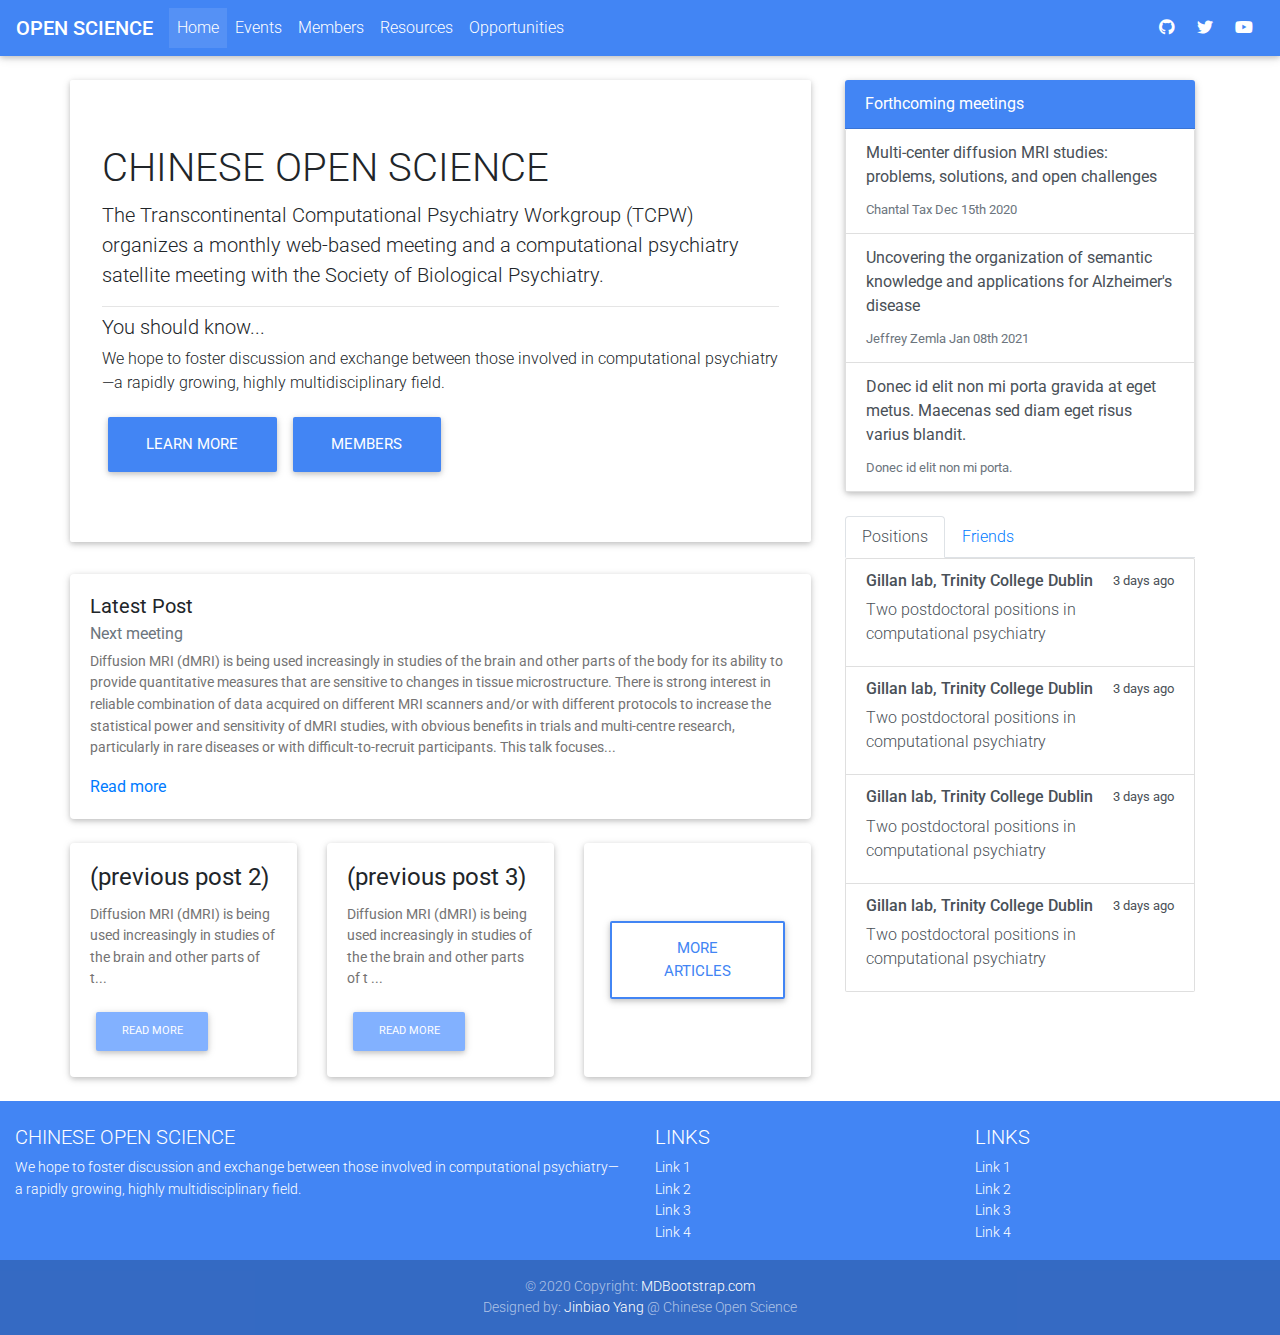
==== index.html @ 2a6cc591 "init" ====
<!DOCTYPE html>
<html lang="en">
<head>
  <meta charset="UTF-8">
  <meta name="viewport" content="width=device-width, initial-scale=1, shrink-to-fit=no">
  <meta http-equiv="x-ua-compatible" content="ie=edge">
  <title>CHINESE OPEN SCIENCE</title>
  <!-- MDB icon -->
  <link rel="icon" href="img/mdb-favicon.ico" type="image/x-icon">
  <!-- Font Awesome -->
  <link rel="stylesheet" href="https://use.fontawesome.com/releases/v5.11.2/css/all.css">
  <!-- Google Fonts Roboto -->
  <link rel="stylesheet" href="https://fonts.googleapis.com/css?family=Roboto:300,400,500,700&display=swap">
  <!-- Bootstrap core CSS -->
  <link rel="stylesheet" href="css/bootstrap.min.css">
  <!-- Material Design Bootstrap -->
  <link rel="stylesheet" href="css/mdb.min.css">
  <!-- Your custom styles (optional) -->
  <link rel="stylesheet" href="css/style.css">
  <!-- Custom styles -->
<!--   <style>
    body{
      
    }
  </style> -->
</head>
<body>
<header>

  <nav class="navbar navbar-expand-lg navbar-dark primary-color mb-4">
    <a class="navbar-brand" href="#"><strong>OPEN SCIENCE</strong></a>
    <button class="navbar-toggler" type="button" data-toggle="collapse" data-target="#navbarSupportedContent"
      aria-controls="navbarSupportedContent" aria-expanded="false" aria-label="Toggle navigation">
      <span class="navbar-toggler-icon"></span>
    </button>
    <div class="collapse navbar-collapse" id="navbarSupportedContent">
      <ul class="navbar-nav mr-auto">
        <li class="nav-item active">
          <a class="nav-link" href="#">Home <span class="sr-only">(current)</span></a>
        </li>
        <li class="nav-item">
          <a class="nav-link" href="#">Events</a>
        </li>
        <li class="nav-item">
          <a class="nav-link" href="#">Members</a>
        </li>
        <li class="nav-item">
          <a class="nav-link" href="#">Resources</a>
        </li>
        <li class="nav-item">
          <a class="nav-link" href="#">Opportunities</a>
        </li>

      </ul>
      <ul class="navbar-nav nav-flex-icons">
        <li class="nav-item">
          <a class="nav-link"><i class="fab fa-github"></i></a>
        </li>
        <li class="nav-item">
          <a class="nav-link"><i class="fab fa-twitter"></i></a>
        </li>
        <li class="nav-item">
          <a class="nav-link"><i class="fab fa-youtube"></i></a>
        </li>
      </ul>
    </div>
  </nav>

</header>

<div class="container">
  <div class="row">
    <div class="col-md-8">
      <div class="row mr-1">
        <div class="jumbotron">
            <h2 class="h1-responsive">CHINESE OPEN SCIENCE</h2>
            <p class="lead">The Transcontinental Computational Psychiatry Workgroup (TCPW) organizes a monthly web-based meeting and a computational psychiatry satellite meeting with the Society of Biological Psychiatry. </p>
            <hr class="my-2">
            <h5>You should know...</h5>
            <p>We hope to foster discussion and exchange between those involved in computational psychiatry—a rapidly growing, highly multidisciplinary field.
            </p>
            <a class="btn btn-primary btn-lg" role="button">Learn more</a>
            <a class="btn btn-primary btn-lg" role="button">Members</a>
        </div>
      </div>

      <div class="row mr-1">
        <div class="card mb-4">
          <div class="card-body">
            <h5 class="card-title">Latest Post</h5>
            <h6 class="card-subtitle mb-2 text-muted">Next meeting</h6>
            <p class="card-text">Diffusion MRI (dMRI) is being used increasingly in studies of the brain and other parts of the body for its ability to provide quantitative measures that are sensitive to changes in tissue microstructure. There is strong interest in reliable combination of data acquired on different MRI scanners and/or with different protocols to increase the statistical power and sensitivity of dMRI studies, with obvious benefits in trials and multi-centre research, particularly in rare diseases or with difficult-to-recruit participants. This talk focuses...</p>
            <a href="#!" class="card-link">Read more</a>
          </div>
        </div>
      </div>

      <div class="row  mr-1">
        <!-- Card deck -->
        <div class="card-deck">

          <!-- Card -->
          <div class="card mb-4">

            <!--Card content-->
            <div class="card-body">

              <!--Title-->
              <h4 class="card-title">(previous post 2)</h4>
              <!--Text-->
              <p class="card-text">Diffusion MRI (dMRI) is being used increasingly in studies of the brain and other parts of t...</p>
              <!-- Provides extra visual weight and identifies the primary action in a set of buttons -->
              <button type="button" class="btn btn-light-blue btn-md">Read more</button>

            </div>

          </div>
          <!-- Card -->

          <!-- Card -->
          <div class="card mb-4 ">

            <!--Card content-->
            <div class="card-body">

              <!--Title-->
              <h4 class="card-title">(previous post 3)</h4>
              <!--Text-->
              <p class="card-text">Diffusion MRI (dMRI) is being used increasingly in studies of the the brain and other parts of t ...</p>
              <!-- Provides extra visual weight and identifies the primary action in a set of buttons -->
              <button type="button" class="btn btn-light-blue btn-md">Read more</button>

            </div>

          </div>
          <!-- Card -->

          <!-- Card -->
          <div class="card mb-4">

            <!--Card content-->
            <div class="card-body d-flex align-items-center">
              <!-- Provides extra visual weight and identifies the primary action in a set of buttons -->
              <button type="button" class="btn btn btn-outline-primary btn-lg ">More articles</button>

            </div>

          </div>
          <!-- Card -->

        </div>
        <!-- Card deck -->
      </div>
    </div>
    <!-- <div class="col-md-1 "></div> -->
    <div class="col-md-4">
      <div class="card  mb-4">
        <div class="card-header primary-color white-text">
          Forthcoming meetings
        </div>
        <div class="list-group">
          <a href="#!" class="list-group-item list-group-item-action flex-column align-items-start">
            <p class="mb-2">Multi-center diffusion MRI studies: problems, solutions, and open challenges</p>
            <small class="text-muted">Chantal Tax Dec 15th 2020</small>
          </a>
          <a href="#!" class="list-group-item list-group-item-action flex-column align-items-start">
            <p class="mb-2">Uncovering the organization of semantic knowledge and applications for Alzheimer's disease</p>
            <small class="text-muted">Jeffrey Zemla Jan 08th 2021</small>
          </a>
          <a href="#!" class="list-group-item list-group-item-action flex-column align-items-start">
            <p class="mb-2">Donec id elit non mi porta gravida at eget metus. Maecenas sed diam eget risus varius
              blandit.</p>
            <small class="text-muted">Donec id elit non mi porta.</small>
          </a>
        </div>
      </div>

      <ul class="nav nav-tabs" id="myTab" role="tablist">
        <li class="nav-item">
          <a class="nav-link active" id="home-tab" data-toggle="tab" href="#home" role="tab" aria-controls="home"
            aria-selected="true">Positions</a>
        </li>
        <li class="nav-item">
          <a class="nav-link" id="profile-tab" data-toggle="tab" href="#profile" role="tab" aria-controls="profile"
            aria-selected="false">Friends</a>
        </li>
      </ul>
      <div class="tab-content" id="myTabContent">
        <div class="tab-pane fade show active" id="home" role="tabpanel" aria-labelledby="home-tab">
          <div class="list-group">
            <a href="#!" class="list-group-item list-group-item-action flex-column align-items-start">
              <div class="d-flex w-100 justify-content-between">
                <h6 class="mb-2 h6">Gillan lab, Trinity College Dublin</h6>
                <small>3 days ago</small>
              </div>
              <p class="mb-2">Two postdoctoral positions in computational psychiatry</p>
            </a>
            <a href="#!" class="list-group-item list-group-item-action flex-column align-items-start">
              <div class="d-flex w-100 justify-content-between">
                <h6 class="mb-2 h6">Gillan lab, Trinity College Dublin</h6>
                <small>3 days ago</small>
              </div>
              <p class="mb-2">Two postdoctoral positions in computational psychiatry</p>
            </a>
            <a href="#!" class="list-group-item list-group-item-action flex-column align-items-start">
              <div class="d-flex w-100 justify-content-between">
                <h6 class="mb-2 h6">Gillan lab, Trinity College Dublin</h6>
                <small>3 days ago</small>
              </div>
              <p class="mb-2">Two postdoctoral positions in computational psychiatry</p>
            </a>
            <a href="#!" class="list-group-item list-group-item-action flex-column align-items-start">
              <div class="d-flex w-100 justify-content-between">
                <h6 class="mb-2 h6">Gillan lab, Trinity College Dublin</h6>
                <small>3 days ago</small>
              </div>
              <p class="mb-2">Two postdoctoral positions in computational psychiatry</p>
            </a>
          </div>
        </div>
        <div class="tab-pane fade" id="profile" role="tabpanel" aria-labelledby="profile-tab">Food truck fixie
    locavore, accusamus mcsweeney's marfa nulla single-origin coffee squid. Exercitation +1 labore velit,
    blog sartorial PBR leggings next level wes anderson artisan four loko farm-to-table craft beer twee.
    Qui photo booth letterpress, commodo enim craft beer mlkshk aliquip jean shorts ullamco ad vinyl cillum
    PBR. Homo nostrud organic, assumenda labore aesthetic magna delectus mollit. Keytar helvetica VHS
    salvia yr, vero magna velit sapiente labore stumptown. Vegan fanny pack odio cillum wes anderson 8-bit,
    sustainable jean shorts beard ut DIY ethical culpa terry richardson biodiesel. Art party scenester
    stumptown, tumblr butcher vero sint qui sapiente accusamus tattooed echo park.</div>
      </div>
        


      
    </div>
  </div>
</div>

<!-- Footer -->
<footer class="page-footer font-small blue pt-4 primary-color">

  <!-- Footer Links -->
  <div class="container-fluid text-center text-md-left">

    <!-- Grid row -->
    <div class="row">

      <!-- Grid column -->
      <div class="col-md-6 mt-md-0 mt-3">

        <!-- Content -->
        <h5 class="text-uppercase">CHINESE OPEN SCIENCE</h5>
        <p>We hope to foster discussion and exchange between those involved in computational psychiatry—a rapidly growing, highly multidisciplinary field.</p>

      </div>
      <!-- Grid column -->

      <hr class="clearfix w-100 d-md-none pb-3">

      <!-- Grid column -->
      <div class="col-md-3 mb-md-0 mb-3">

        <!-- Links -->
        <h5 class="text-uppercase">Links</h5>

        <ul class="list-unstyled">
          <li>
            <a href="#!">Link 1</a>
          </li>
          <li>
            <a href="#!">Link 2</a>
          </li>
          <li>
            <a href="#!">Link 3</a>
          </li>
          <li>
            <a href="#!">Link 4</a>
          </li>
        </ul>

      </div>
      <!-- Grid column -->

      <!-- Grid column -->
      <div class="col-md-3 mb-md-0 mb-3">

        <!-- Links -->
        <h5 class="text-uppercase">Links</h5>

        <ul class="list-unstyled">
          <li>
            <a href="#!">Link 1</a>
          </li>
          <li>
            <a href="#!">Link 2</a>
          </li>
          <li>
            <a href="#!">Link 3</a>
          </li>
          <li>
            <a href="#!">Link 4</a>
          </li>
        </ul>

      </div>
      <!-- Grid column -->

    </div>
    <!-- Grid row -->

  </div>
  <!-- Footer Links -->

  <!-- Copyright -->
  <div class="footer-copyright text-center py-3">© 2020 Copyright:
      <a href="https://mdbootstrap.com/education/bootstrap/" target="_blank"> MDBootstrap.com </a> </br>Designed by: <a href="https://github.com/ray306" target="_blank">Jinbiao Yang</a> @ Chinese Open Science</a>
  </div>
  <!-- Copyright -->

</footer>
<!-- Footer -->

  <!-- jQuery -->
  <script type="text/javascript" src="js/jquery.min.js"></script>
  <!-- Bootstrap tooltips -->
  <script type="text/javascript" src="js/popper.min.js"></script>
  <!-- Bootstrap core JavaScript -->
  <script type="text/javascript" src="js/bootstrap.min.js"></script>
  <!-- MDB core JavaScript -->
  <script type="text/javascript" src="js/mdb.min.js"></script>
  <!-- Your custom scripts (optional) -->
  <script type="text/javascript"></script>

</body>
</html>
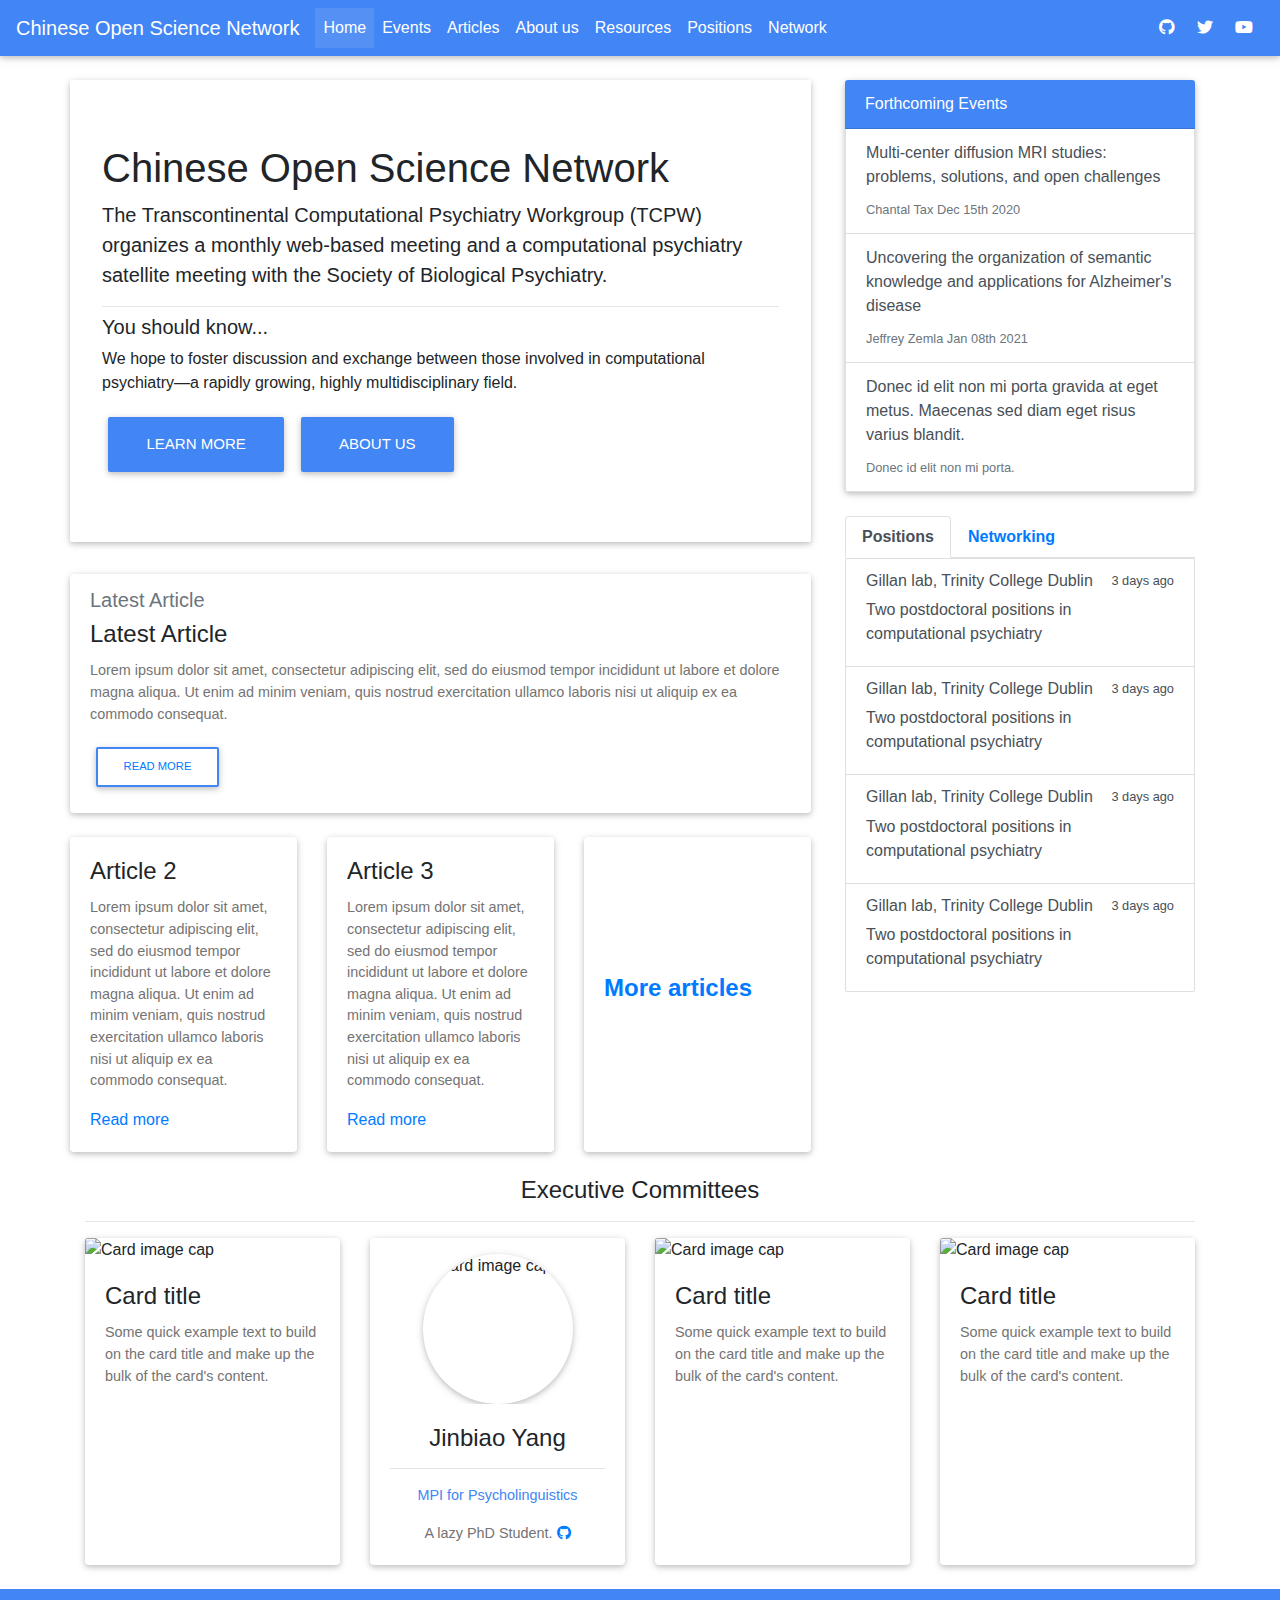
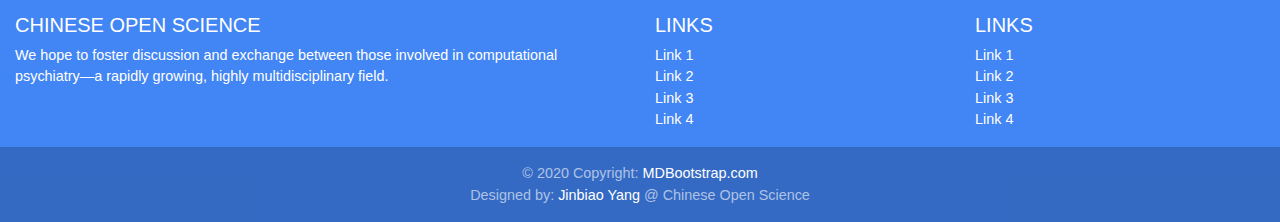
==== commit 538a7338: "Positions" ====
--- a/index.html
+++ b/index.html
@@ -4,13 +4,14 @@
   <meta charset="UTF-8">
   <meta name="viewport" content="width=device-width, initial-scale=1, shrink-to-fit=no">
   <meta http-equiv="x-ua-compatible" content="ie=edge">
-  <title>CHINESE OPEN SCIENCE</title>
+  <title>CHINESE OPEN SCIENCE NETWORK</title>
   <!-- MDB icon -->
   <link rel="icon" href="img/mdb-favicon.ico" type="image/x-icon">
   <!-- Font Awesome -->
   <link rel="stylesheet" href="https://use.fontawesome.com/releases/v5.11.2/css/all.css">
   <!-- Google Fonts Roboto -->
-  <link rel="stylesheet" href="https://fonts.googleapis.com/css?family=Roboto:300,400,500,700&display=swap">
+  <!-- <link rel="stylesheet" href="https://fonts.googleapis.com/css?family=Roboto:300,400,500,700&display=swap"> -->
+  <link rel="stylesheet" href="css/google_fonts.css">
   <!-- Bootstrap core CSS -->
   <link rel="stylesheet" href="css/bootstrap.min.css">
   <!-- Material Design Bootstrap -->
@@ -18,17 +19,18 @@
   <!-- Your custom styles (optional) -->
   <link rel="stylesheet" href="css/style.css">
   <!-- Custom styles -->
-<!--   <style>
-    body{
-      
+  <style>
+    .avatar{
+      width: 150px;
+      height: 150px;
     }
-  </style> -->
+  </style>
 </head>
 <body>
 <header>
 
   <nav class="navbar navbar-expand-lg navbar-dark primary-color mb-4">
-    <a class="navbar-brand" href="#"><strong>OPEN SCIENCE</strong></a>
+    <a class="navbar-brand" href="#"><strong>Chinese Open Science Network</strong></a>
     <button class="navbar-toggler" type="button" data-toggle="collapse" data-target="#navbarSupportedContent"
       aria-controls="navbarSupportedContent" aria-expanded="false" aria-label="Toggle navigation">
       <span class="navbar-toggler-icon"></span>
@@ -42,13 +44,19 @@
           <a class="nav-link" href="#">Events</a>
         </li>
         <li class="nav-item">
-          <a class="nav-link" href="#">Members</a>
+          <a class="nav-link" href="#">Articles</a>
+        </li>
+        <li class="nav-item">
+          <a class="nav-link" href="#">About us</a>
         </li>
         <li class="nav-item">
           <a class="nav-link" href="#">Resources</a>
         </li>
         <li class="nav-item">
-          <a class="nav-link" href="#">Opportunities</a>
+          <a class="nav-link" href="#">Positions</a>
+        </li>
+        <li class="nav-item">
+          <a class="nav-link" href="#">Network</a>
         </li>
 
       </ul>
@@ -73,24 +81,24 @@
     <div class="col-md-8">
       <div class="row mr-1">
         <div class="jumbotron">
-            <h2 class="h1-responsive">CHINESE OPEN SCIENCE</h2>
+            <h2 class="h1-responsive">Chinese Open Science Network</h2>
             <p class="lead">The Transcontinental Computational Psychiatry Workgroup (TCPW) organizes a monthly web-based meeting and a computational psychiatry satellite meeting with the Society of Biological Psychiatry. </p>
             <hr class="my-2">
             <h5>You should know...</h5>
             <p>We hope to foster discussion and exchange between those involved in computational psychiatry—a rapidly growing, highly multidisciplinary field.
             </p>
             <a class="btn btn-primary btn-lg" role="button">Learn more</a>
-            <a class="btn btn-primary btn-lg" role="button">Members</a>
+            <a class="btn btn-primary btn-lg" role="button">About us</a>
         </div>
       </div>
 
       <div class="row mr-1">
         <div class="card mb-4">
-          <div class="card-body">
-            <h5 class="card-title">Latest Post</h5>
-            <h6 class="card-subtitle mb-2 text-muted">Next meeting</h6>
-            <p class="card-text">Diffusion MRI (dMRI) is being used increasingly in studies of the brain and other parts of the body for its ability to provide quantitative measures that are sensitive to changes in tissue microstructure. There is strong interest in reliable combination of data acquired on different MRI scanners and/or with different protocols to increase the statistical power and sensitivity of dMRI studies, with obvious benefits in trials and multi-centre research, particularly in rare diseases or with difficult-to-recruit participants. This talk focuses...</p>
-            <a href="#!" class="card-link">Read more</a>
+          <div class="card-body latest_article0">
+            <h5 class="card-subtitle mb-2 text-muted">Latest Article</h5>
+            <h4 class="card-title">Latest Article</h4>
+            <p class="card-text">Lorem ipsum dolor sit amet, consectetur adipiscing elit, sed do eiusmod tempor incididunt ut labore et dolore magna aliqua. Ut enim ad minim veniam, quis nostrud exercitation ullamco laboris nisi ut aliquip ex ea commodo consequat. </p>
+            <button type="button" class="btn btn-outline-primary btn-md"><a href=''>Read more</a></button>
           </div>
         </div>
       </div>
@@ -103,14 +111,15 @@
           <div class="card mb-4">
 
             <!--Card content-->
-            <div class="card-body">
+            <div class="card-body latest_article1">
 
               <!--Title-->
-              <h4 class="card-title">(previous post 2)</h4>
+              <h4 class="card-title">Article 2</h4>
               <!--Text-->
-              <p class="card-text">Diffusion MRI (dMRI) is being used increasingly in studies of the brain and other parts of t...</p>
+              <p class="card-text">Lorem ipsum dolor sit amet, consectetur adipiscing elit, sed do eiusmod tempor incididunt ut labore et dolore magna aliqua. Ut enim ad minim veniam, quis nostrud exercitation ullamco laboris nisi ut aliquip ex ea commodo consequat. </p>
+              <a href="#!" class="card-link">Read more</a>
               <!-- Provides extra visual weight and identifies the primary action in a set of buttons -->
-              <button type="button" class="btn btn-light-blue btn-md">Read more</button>
+              <!-- <button type="button" class="btn btn-outline-primary btn-md"><a href=''>Read more</a></button> -->
 
             </div>
 
@@ -121,14 +130,15 @@
           <div class="card mb-4 ">
 
             <!--Card content-->
-            <div class="card-body">
+            <div class="card-body latest_article2">
 
               <!--Title-->
-              <h4 class="card-title">(previous post 3)</h4>
+              <h4 class="card-title">Article 3</h4>
               <!--Text-->
-              <p class="card-text">Diffusion MRI (dMRI) is being used increasingly in studies of the the brain and other parts of t ...</p>
+              <p class="card-text">Lorem ipsum dolor sit amet, consectetur adipiscing elit, sed do eiusmod tempor incididunt ut labore et dolore magna aliqua. Ut enim ad minim veniam, quis nostrud exercitation ullamco laboris nisi ut aliquip ex ea commodo consequat. </p>
+              <a href="#!" class="card-link">Read more</a>
               <!-- Provides extra visual weight and identifies the primary action in a set of buttons -->
-              <button type="button" class="btn btn-light-blue btn-md">Read more</button>
+              <!-- <button type="button" class="btn btn-outline-primary btn-md">Read more</button> -->
 
             </div>
 
@@ -139,9 +149,11 @@
           <div class="card mb-4">
 
             <!--Card content-->
-            <div class="card-body d-flex align-items-center">
+            <div class="card-body d-flex align-items-center text-center">
+              <h4 class="card-title font-weight-bolder"><a href="https://github.com/Chinese-Open-Science-Network/site/issues">More articles</a></h4>
+              <!-- <>More articles -->
               <!-- Provides extra visual weight and identifies the primary action in a set of buttons -->
-              <button type="button" class="btn btn btn-outline-primary btn-lg ">More articles</button>
+              <!-- <button type="button" class="btn btn-outline-primary btn-lg">More articles</button> -->
 
             </div>
 
@@ -154,11 +166,11 @@
     </div>
     <!-- <div class="col-md-1 "></div> -->
     <div class="col-md-4">
-      <div class="card  mb-4">
+      <div class="card mb-4">
         <div class="card-header primary-color white-text">
-          Forthcoming meetings
-        </div>
-        <div class="list-group">
+          Forthcoming Events
+        </div>
+        <div class="list-group ">
           <a href="#!" class="list-group-item list-group-item-action flex-column align-items-start">
             <p class="mb-2">Multi-center diffusion MRI studies: problems, solutions, and open challenges</p>
             <small class="text-muted">Chantal Tax Dec 15th 2020</small>
@@ -175,17 +187,17 @@
         </div>
       </div>
 
-      <ul class="nav nav-tabs" id="myTab" role="tablist">
+      <ul class="nav nav-tabs font-weight-bold" id="myTab" role="tablist">
         <li class="nav-item">
           <a class="nav-link active" id="home-tab" data-toggle="tab" href="#home" role="tab" aria-controls="home"
             aria-selected="true">Positions</a>
         </li>
         <li class="nav-item">
           <a class="nav-link" id="profile-tab" data-toggle="tab" href="#profile" role="tab" aria-controls="profile"
-            aria-selected="false">Friends</a>
+            aria-selected="false">Networking</a>
         </li>
       </ul>
-      <div class="tab-content" id="myTabContent">
+      <div class="tab-content" id="Positions">
         <div class="tab-pane fade show active" id="home" role="tabpanel" aria-labelledby="home-tab">
           <div class="list-group">
             <a href="#!" class="list-group-item list-group-item-action flex-column align-items-start">
@@ -216,6 +228,7 @@
               </div>
               <p class="mb-2">Two postdoctoral positions in computational psychiatry</p>
             </a>
+            
           </div>
         </div>
         <div class="tab-pane fade" id="profile" role="tabpanel" aria-labelledby="profile-tab">Food truck fixie
@@ -233,6 +246,119 @@
       
     </div>
   </div>
+
+<h4 class="text-center">Executive Committees</h4>
+<hr>
+<!-- Card deck -->
+<div class="card-deck">
+
+  <!-- Card -->
+  <div class="card mb-4">
+
+    <!--Card image-->
+    <div class="view overlay">
+      <img class="card-img-top" src="https://mdbootstrap.com/img/Photos/Others/images/16.jpg"
+        alt="Card image cap">
+      <a href="#!">
+        <div class="mask rgba-white-slight"></div>
+      </a>
+    </div>
+
+    <!--Card content-->
+    <div class="card-body">
+
+      <!--Title-->
+      <h4 class="card-title">Card title</h4>
+      <!--Text-->
+      <p class="card-text">Some quick example text to build on the card title and make up the bulk of the card's
+        content.</p>
+
+    </div>
+
+  </div>
+  <!-- Card -->
+
+  <!-- Card -->
+  <div class="card mb-4">
+
+    <!--Card image-->
+    <div class="view overlay">
+      <img class="img-fluid z-depth-1 rounded-circle mx-auto mt-3 avatar" src="img/jinbiaoyang.jpg"
+        alt="Card image cap">
+      <a href="#!">
+        <div class="mask rgba-white-slight"></div>
+      </a>
+    </div>
+
+    <!--Card content-->
+    <div class="card-body  text-center">
+
+      <!--Title-->
+      <h4 class="card-title"><strong>Jinbiao Yang</strong></h4>
+      <hr><!-- Subtitle -->
+      <p class="card-text text-primary "><strong class="text-primary">MPI for Psycholinguistics</strong></p>
+      <p class="card-text">A lazy PhD Student. <a href="https://github.com/ray306"><i class="fab fa-github"></i></a></p>
+
+    </div>
+
+  </div>
+  <!-- Card -->
+
+  <!-- Card -->
+  <div class="card mb-4">
+
+    <!--Card image-->
+    <div class="view overlay">
+      <img class="card-img-top" src="https://mdbootstrap.com/img/Photos/Others/images/15.jpg"
+        alt="Card image cap">
+      <a href="#!">
+        <div class="mask rgba-white-slight"></div>
+      </a>
+    </div>
+
+    <!--Card content-->
+    <div class="card-body">
+
+      <!--Title-->
+      <h4 class="card-title">Card title</h4>
+      <!--Text-->
+      <p class="card-text">Some quick example text to build on the card title and make up the bulk of the card's
+        content.</p>
+
+    </div>
+
+  </div>
+  <!-- Card -->
+
+  <!-- Card -->
+  <div class="card mb-4">
+
+    <!--Card image-->
+    <div class="view overlay">
+      <img class="card-img-top" src="https://mdbootstrap.com/img/Photos/Others/images/15.jpg"
+        alt="Card image cap">
+      <a href="#!">
+        <div class="mask rgba-white-slight"></div>
+      </a>
+    </div>
+
+    <!--Card content-->
+    <div class="card-body">
+
+      <!--Title-->
+      <h4 class="card-title">Card title</h4>
+      <!--Text-->
+      <p class="card-text">Some quick example text to build on the card title and make up the bulk of the card's
+        content.</p>
+
+    </div>
+
+  </div>
+  <!-- Card -->
+
+</div>
+<!-- Card deck -->
+
 </div>
 
 <!-- Footer -->
@@ -327,8 +453,42 @@
   <script type="text/javascript" src="js/bootstrap.min.js"></script>
   <!-- MDB core JavaScript -->
   <script type="text/javascript" src="js/mdb.min.js"></script>
-  <!-- Your custom scripts (optional) -->
-  <script type="text/javascript"></script>
+
+  <script type="text/javascript" src="js/airtable.browser.js"></script>
+
+  <script>
+  fetch('https://api.github.com/repos/Chinese-Open-Science-Network/site/issues')
+      .then(res => res.json())
+      .then((out) => {
+        $('.latest_article0 h4').text(out[0]['title']);
+        $('.latest_article0 p').text(out[0]['body'].slice(0,300) + '...');
+        $('.latest_article0 a').attr('href', out[0]['html_url']);
+        $('.latest_article1 h4').text(out[1]['title']);
+        $('.latest_article1 p').text(out[1]['body'].slice(0,150) + '...');
+        $('.latest_article1 a').attr('href', out[2]['html_url']);
+        $('.latest_article2 h4').text(out[2]['title']);
+        $('.latest_article2 p').text(out[2]['body'].slice(0,150) + '...');
+        $('.latest_article2 a').attr('href', out[2]['html_url']);
+  }).catch(err => console.error(err));
+
+
+  var Airtable = require('airtable');
+  var base = new Airtable({apiKey: 'keyH8BSM9AqwRF3ci'}).base('app8DGX3kOX4zctv3');
+
+  base('Table 1').select({
+      maxRecords: 4,
+      view: "Grid view"
+  }).eachPage(function page(records, fetchNextPage) {
+      $("#Positions .list-group a").each(function(index) {
+          $(this).find("h6").text(records[index].get('Lab'));
+          $(this).find("small").text(records[index].get('Created'));
+          $(this).find("p").text(records[index].get('Detail').slice(0,150) + '...');
+          $(this).attr('href', records[index].get('URL'));
+        });
+  }, function done(err) {
+      if (err) { console.error(err); return; }
+  });
+  </script>
 
 </body>
 </html>
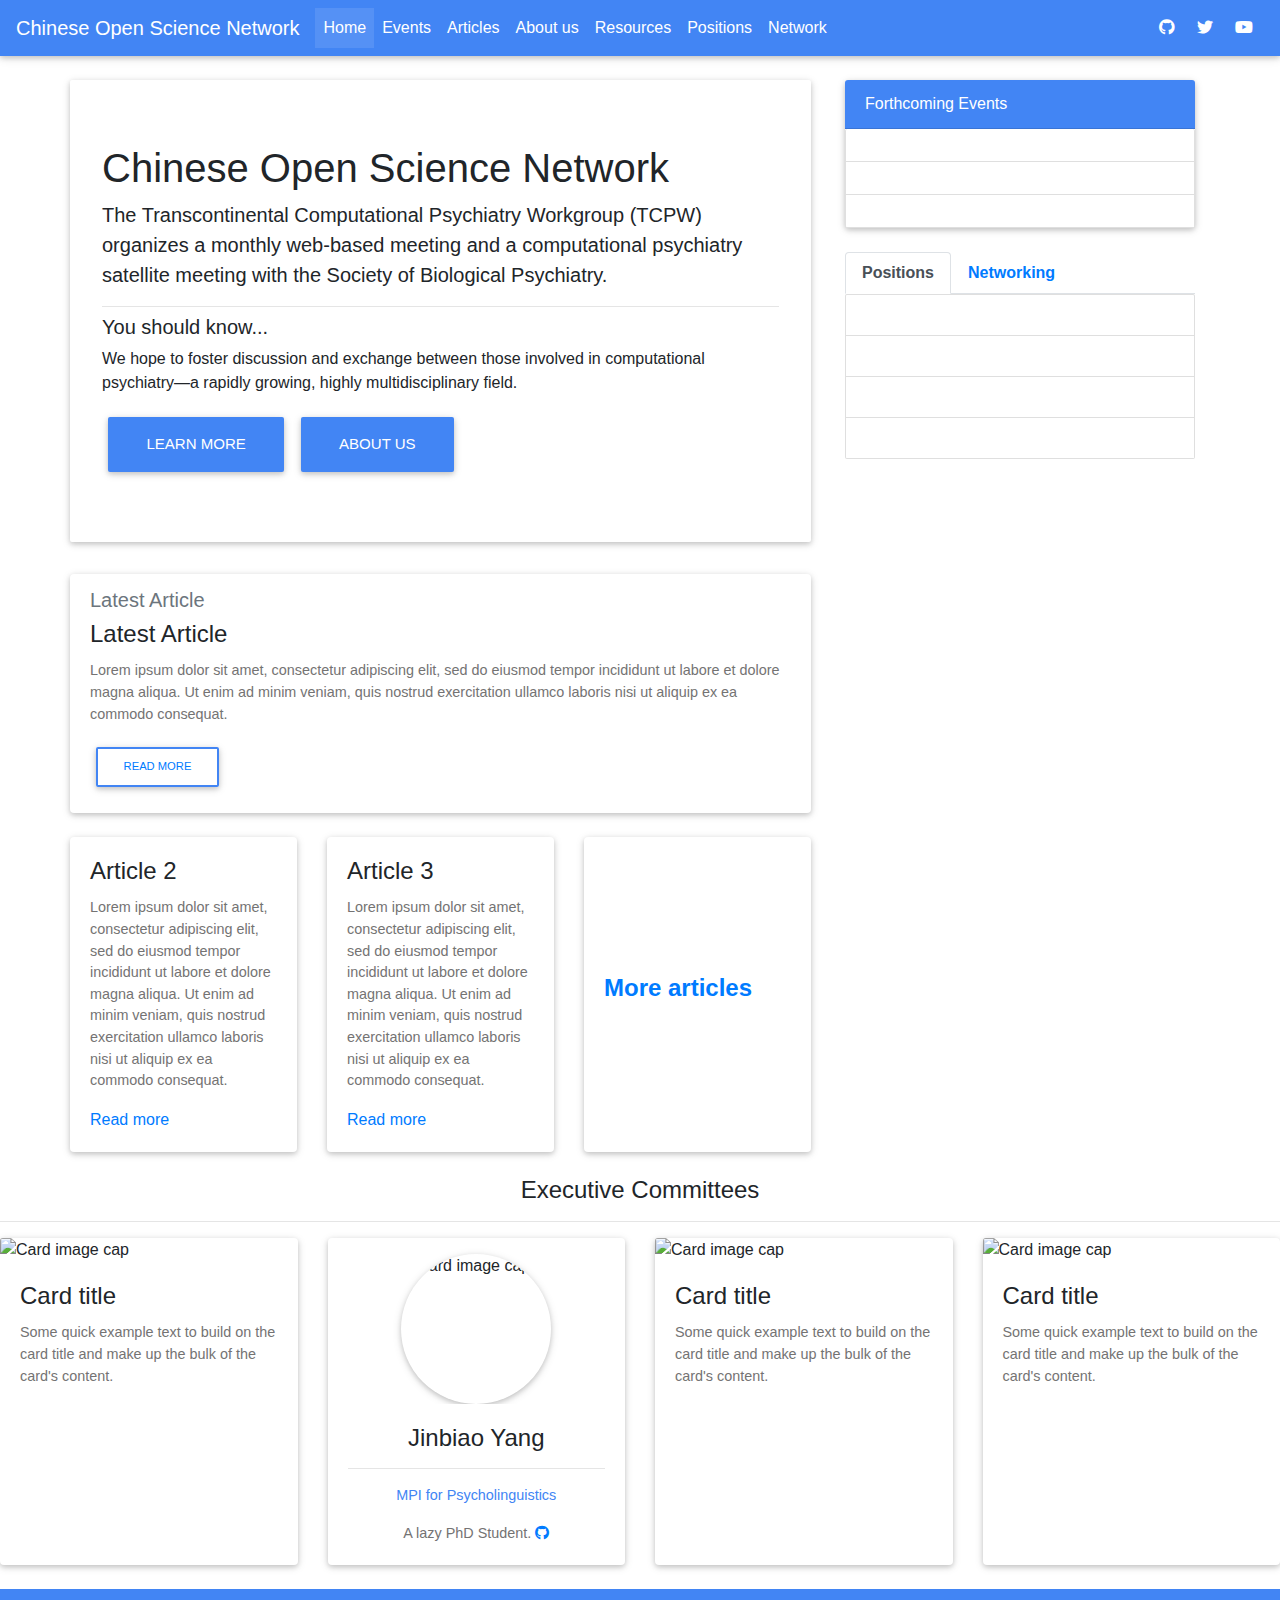
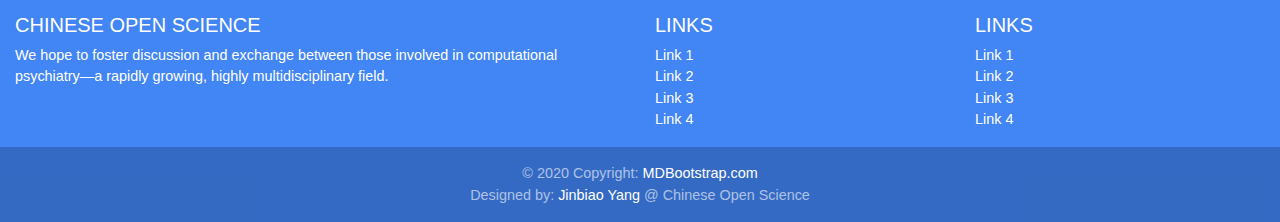
==== commit d7f57bce: "1217" ====
--- a/index.html
+++ b/index.html
@@ -41,19 +41,19 @@
           <a class="nav-link" href="#">Home <span class="sr-only">(current)</span></a>
         </li>
         <li class="nav-item">
-          <a class="nav-link" href="#">Events</a>
-        </li>
-        <li class="nav-item">
-          <a class="nav-link" href="#">Articles</a>
-        </li>
-        <li class="nav-item">
-          <a class="nav-link" href="#">About us</a>
-        </li>
-        <li class="nav-item">
-          <a class="nav-link" href="#">Resources</a>
-        </li>
-        <li class="nav-item">
-          <a class="nav-link" href="#">Positions</a>
+          <a class="nav-link" href="events.html">Events</a>
+        </li>
+        <li class="nav-item">
+          <a class="nav-link" href="https://github.com/Chinese-Open-Science-Network/site/issues">Articles</a>
+        </li>
+        <li class="nav-item">
+          <a class="nav-link" href="#Members">About us</a>
+        </li>
+        <li class="nav-item">
+          <a class="nav-link" href="https://github.com/Chinese-Open-Science-Network/site/labels/Resources">Resources</a>
+        </li>
+        <li class="nav-item">
+          <a class="nav-link" href="positions.html">Positions</a>
         </li>
         <li class="nav-item">
           <a class="nav-link" href="#">Network</a>
@@ -165,89 +165,108 @@
       </div>
     </div>
     <!-- <div class="col-md-1 "></div> -->
-    <div class="col-md-4">
-      <div class="card mb-4">
+    <div class="col-md-4 ">
+      <div class="card mb-4" id='Events'>
         <div class="card-header primary-color white-text">
           Forthcoming Events
         </div>
         <div class="list-group ">
-          <a href="#!" class="list-group-item list-group-item-action flex-column align-items-start">
-            <p class="mb-2">Multi-center diffusion MRI studies: problems, solutions, and open challenges</p>
-            <small class="text-muted">Chantal Tax Dec 15th 2020</small>
+          <a href="events.html" class="list-group-item list-group-item-action flex-column align-items-start">
+            <p class="mb-2"></p>
+            <small class="text-muted"></small>
           </a>
-          <a href="#!" class="list-group-item list-group-item-action flex-column align-items-start">
-            <p class="mb-2">Uncovering the organization of semantic knowledge and applications for Alzheimer's disease</p>
-            <small class="text-muted">Jeffrey Zemla Jan 08th 2021</small>
+          <a href="events.html" class="list-group-item list-group-item-action flex-column align-items-start">
+            <p class="mb-2"></p>
+            <small class="text-muted"></small>
           </a>
-          <a href="#!" class="list-group-item list-group-item-action flex-column align-items-start">
-            <p class="mb-2">Donec id elit non mi porta gravida at eget metus. Maecenas sed diam eget risus varius
-              blandit.</p>
-            <small class="text-muted">Donec id elit non mi porta.</small>
+          <a href="events.html" class="list-group-item list-group-item-action flex-column align-items-start">
+            <p class="mb-2"></p>
+            <small class="text-muted"></small>
           </a>
         </div>
       </div>
 
       <ul class="nav nav-tabs font-weight-bold" id="myTab" role="tablist">
         <li class="nav-item">
-          <a class="nav-link active" id="home-tab" data-toggle="tab" href="#home" role="tab" aria-controls="home"
+          <a class="nav-link active" id="positions-tab" data-toggle="tab" href="#positions" role="tab" aria-controls="positions"
             aria-selected="true">Positions</a>
         </li>
         <li class="nav-item">
-          <a class="nav-link" id="profile-tab" data-toggle="tab" href="#profile" role="tab" aria-controls="profile"
+          <a class="nav-link" id="networking-tab" data-toggle="tab" href="#networking" role="tab" aria-controls="networking"
             aria-selected="false">Networking</a>
         </li>
       </ul>
-      <div class="tab-content" id="Positions">
-        <div class="tab-pane fade show active" id="home" role="tabpanel" aria-labelledby="home-tab">
+      <div class="tab-content">
+        <div class="tab-pane fade show active" id="positions" role="tabpanel" aria-labelledby="positions-tab">
           <div class="list-group">
-            <a href="#!" class="list-group-item list-group-item-action flex-column align-items-start">
-              <div class="d-flex w-100 justify-content-between">
-                <h6 class="mb-2 h6">Gillan lab, Trinity College Dublin</h6>
-                <small>3 days ago</small>
-              </div>
-              <p class="mb-2">Two postdoctoral positions in computational psychiatry</p>
-            </a>
-            <a href="#!" class="list-group-item list-group-item-action flex-column align-items-start">
-              <div class="d-flex w-100 justify-content-between">
-                <h6 class="mb-2 h6">Gillan lab, Trinity College Dublin</h6>
-                <small>3 days ago</small>
-              </div>
-              <p class="mb-2">Two postdoctoral positions in computational psychiatry</p>
-            </a>
-            <a href="#!" class="list-group-item list-group-item-action flex-column align-items-start">
-              <div class="d-flex w-100 justify-content-between">
-                <h6 class="mb-2 h6">Gillan lab, Trinity College Dublin</h6>
-                <small>3 days ago</small>
-              </div>
-              <p class="mb-2">Two postdoctoral positions in computational psychiatry</p>
-            </a>
-            <a href="#!" class="list-group-item list-group-item-action flex-column align-items-start">
-              <div class="d-flex w-100 justify-content-between">
-                <h6 class="mb-2 h6">Gillan lab, Trinity College Dublin</h6>
-                <small>3 days ago</small>
-              </div>
-              <p class="mb-2">Two postdoctoral positions in computational psychiatry</p>
+            <a href="positions.html" class="list-group-item list-group-item-action flex-column align-items-start">
+              <div class="d-flex w-100 justify-content-between">
+                <h6 class="mb-2 h6"></h6>
+                <small></small>
+              </div>
+              <p class="mb-2"></p>
+            </a>
+            <a href="positions.html" class="list-group-item list-group-item-action flex-column align-items-start">
+              <div class="d-flex w-100 justify-content-between">
+                <h6 class="mb-2 h6"></h6>
+                <small></small>
+              </div>
+              <p class="mb-2"></p>
+            </a>
+            <a href="positions.html" class="list-group-item list-group-item-action flex-column align-items-start">
+              <div class="d-flex w-100 justify-content-between">
+                <h6 class="mb-2 h6"></h6>
+                <small></small>
+              </div>
+              <p class="mb-2"></p>
+            </a>
+            <a href="positions.html" class="list-group-item list-group-item-action flex-column align-items-start">
+              <div class="d-flex w-100 justify-content-between">
+                <h6 class="mb-2 h6"></h6>
+                <small></small>
+              </div>
+              <p class="mb-2"></p>
             </a>
             
           </div>
         </div>
-        <div class="tab-pane fade" id="profile" role="tabpanel" aria-labelledby="profile-tab">Food truck fixie
-    locavore, accusamus mcsweeney's marfa nulla single-origin coffee squid. Exercitation +1 labore velit,
-    blog sartorial PBR leggings next level wes anderson artisan four loko farm-to-table craft beer twee.
-    Qui photo booth letterpress, commodo enim craft beer mlkshk aliquip jean shorts ullamco ad vinyl cillum
-    PBR. Homo nostrud organic, assumenda labore aesthetic magna delectus mollit. Keytar helvetica VHS
-    salvia yr, vero magna velit sapiente labore stumptown. Vegan fanny pack odio cillum wes anderson 8-bit,
-    sustainable jean shorts beard ut DIY ethical culpa terry richardson biodiesel. Art party scenester
-    stumptown, tumblr butcher vero sint qui sapiente accusamus tattooed echo park.</div>
-      </div>
-        
-
-
-      
-    </div>
-  </div>
-
-<h4 class="text-center">Executive Committees</h4>
+        <div class="tab-pane fade" id="networking" role="tabpanel" aria-labelledby="networking-tab">
+          <a href="networking.html" class="list-group-item list-group-item-action flex-column align-items-start">
+              <div class="d-flex w-100 justify-content-between">
+                <h6 class="mb-2 h6"></h6>
+                <small></small>
+              </div>
+              <p class="mb-2"></p>
+            </a>
+            <a href="networking.html" class="list-group-item list-group-item-action flex-column align-items-start">
+              <div class="d-flex w-100 justify-content-between">
+                <h6 class="mb-2 h6"></h6>
+                <small></small>
+              </div>
+              <p class="mb-2"></p>
+            </a>
+            <a href="networking.html" class="list-group-item list-group-item-action flex-column align-items-start">
+              <div class="d-flex w-100 justify-content-between">
+                <h6 class="mb-2 h6"></h6>
+                <small></small>
+              </div>
+              <p class="mb-2"></p>
+            </a>
+            <a href="networking.html" class="list-group-item list-group-item-action flex-column align-items-start">
+              <div class="d-flex w-100 justify-content-between">
+                <h6 class="mb-2 h6"></h6>
+                <small></small>
+              </div>
+              <p class="mb-2"></p>
+            </a>
+            
+          </div>
+        </div>
+      </div>      
+    </div>
+  </div>
+
+<h4 class="text-center" id='Members'>Executive Committees</h4>
 <hr>
 <!-- Card deck -->
 <div class="card-deck">
@@ -471,7 +490,7 @@
         $('.latest_article2 a').attr('href', out[2]['html_url']);
   }).catch(err => console.error(err));
 
-
+  // Positions
   var Airtable = require('airtable');
   var base = new Airtable({apiKey: 'keyH8BSM9AqwRF3ci'}).base('app8DGX3kOX4zctv3');
 
@@ -479,7 +498,7 @@
       maxRecords: 4,
       view: "Grid view"
   }).eachPage(function page(records, fetchNextPage) {
-      $("#Positions .list-group a").each(function(index) {
+      $("#positions .list-group a").each(function(index) {
           $(this).find("h6").text(records[index].get('Lab'));
           $(this).find("small").text(records[index].get('Created'));
           $(this).find("p").text(records[index].get('Detail').slice(0,150) + '...');
@@ -488,6 +507,22 @@
   }, function done(err) {
       if (err) { console.error(err); return; }
   });
+
+  // Events
+  var base = new Airtable({apiKey: 'keyH8BSM9AqwRF3ci'}).base('appHcqdzInQBWW8qr');
+
+  base('Table 1').select({
+      maxRecords: 3,
+      view: "Grid view"
+  }).eachPage(function page(records, fetchNextPage) {
+      $("#Events .list-group a").each(function(index) {
+          $(this).find("p").text(records[index].get('Title'));
+          $(this).find("small").text(records[index].get('Speaker')+'  '+records[index].get('Date').slice(0,10)+' '+records[index].get('Date').slice(11,16));
+          // $(this).attr('href', records[index].get('URL'));
+        });
+  }, function done(err) {
+      if (err) { console.error(err); return; }
+  });
   </script>
 
 </body>
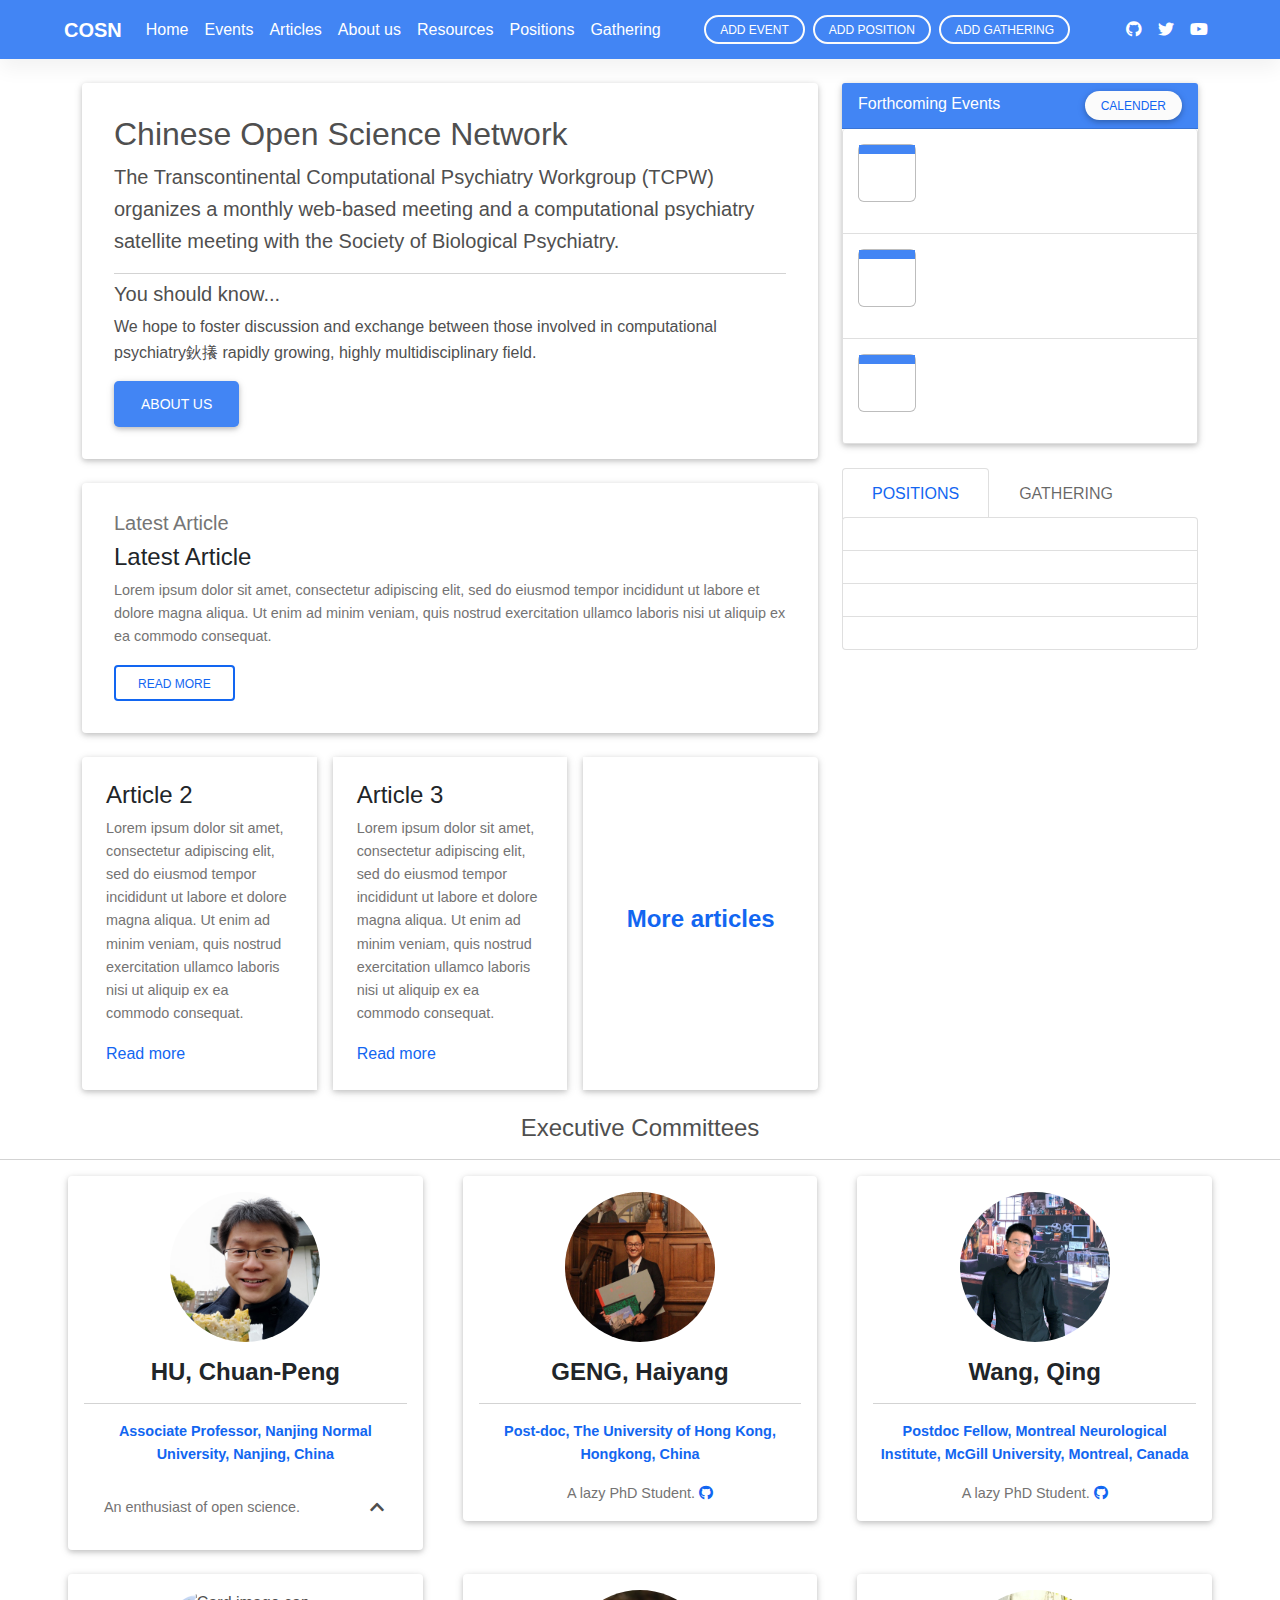
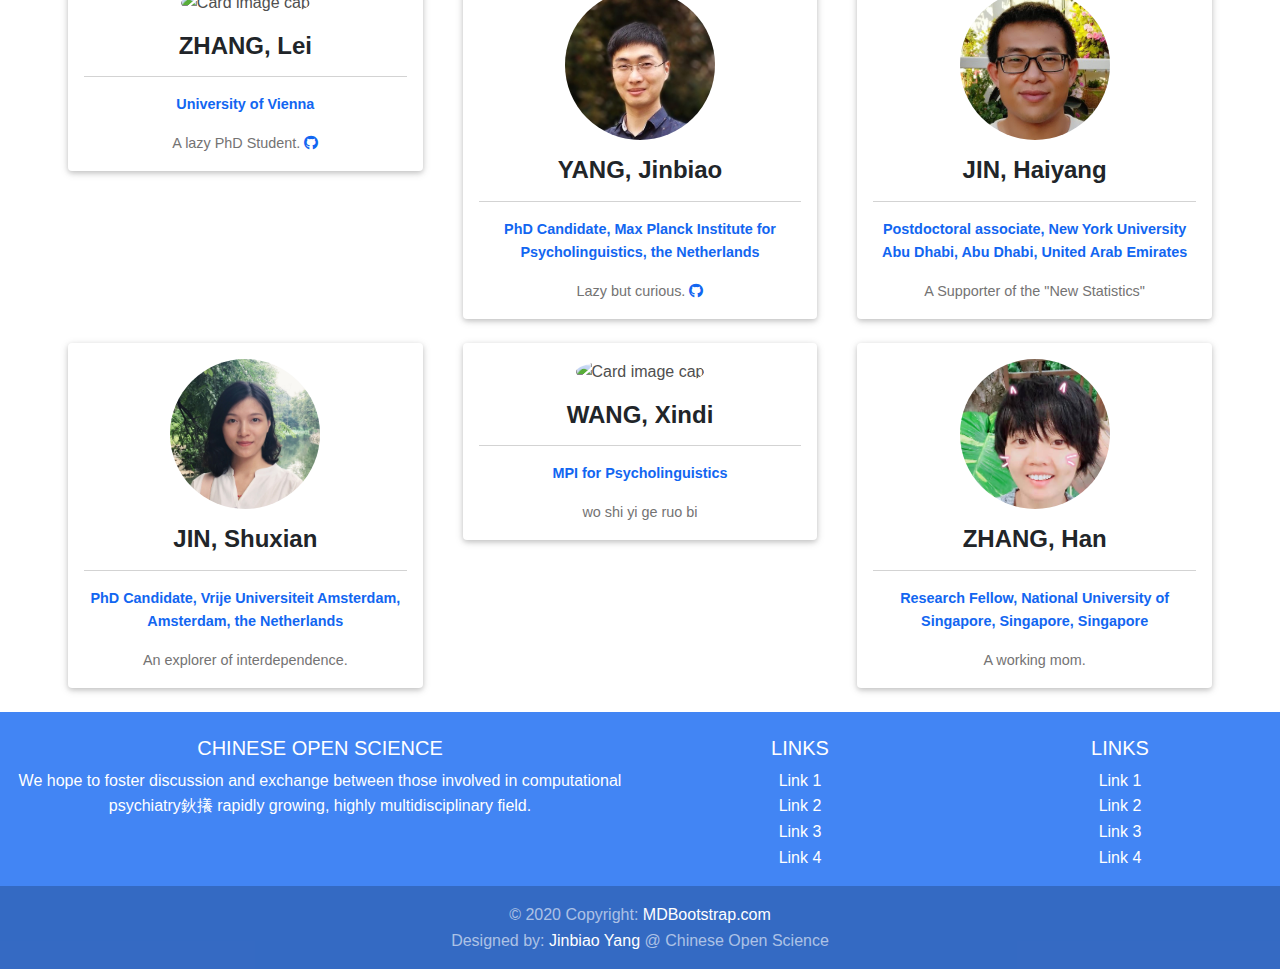
==== commit 28bf5a95: "1224" ====
--- a/index.html
+++ b/index.html
@@ -9,28 +9,26 @@
   <link rel="icon" href="img/mdb-favicon.ico" type="image/x-icon">
   <!-- Font Awesome -->
   <link rel="stylesheet" href="https://use.fontawesome.com/releases/v5.11.2/css/all.css">
+  <link rel="stylesheet" href="css/google_fonts.css">
   <!-- Google Fonts Roboto -->
-  <!-- <link rel="stylesheet" href="https://fonts.googleapis.com/css?family=Roboto:300,400,500,700&display=swap"> -->
-  <link rel="stylesheet" href="css/google_fonts.css">
+<!--   <link
+    rel="stylesheet"
+    href="https://fonts.googleapis.com/css2?family=Roboto:wght@300;400;500;700&display=swap"
+  /> -->
   <!-- Bootstrap core CSS -->
   <link rel="stylesheet" href="css/bootstrap.min.css">
-  <!-- Material Design Bootstrap -->
-  <link rel="stylesheet" href="css/mdb.min.css">
-  <!-- Your custom styles (optional) -->
-  <link rel="stylesheet" href="css/style.css">
+  <!-- MDB -->
+  <link rel="stylesheet" href="css/mdb.min.css" />
   <!-- Custom styles -->
+  <link rel="stylesheet" href="css/custom.css" />
   <style>
-    .avatar{
-      width: 150px;
-      height: 150px;
-    }
   </style>
 </head>
 <body>
 <header>
 
-  <nav class="navbar navbar-expand-lg navbar-dark primary-color mb-4">
-    <a class="navbar-brand" href="#"><strong>Chinese Open Science Network</strong></a>
+  <nav class="navbar navbar-expand-lg navbar-dark bg-primary text-white mb-4">
+    <a class="navbar-brand ml-5" href="#"><strong>COSN</strong></a>
     <button class="navbar-toggler" type="button" data-toggle="collapse" data-target="#navbarSupportedContent"
       aria-controls="navbarSupportedContent" aria-expanded="false" aria-label="Toggle navigation">
       <span class="navbar-toggler-icon"></span>
@@ -38,37 +36,42 @@
     <div class="collapse navbar-collapse" id="navbarSupportedContent">
       <ul class="navbar-nav mr-auto">
         <li class="nav-item active">
-          <a class="nav-link" href="#">Home <span class="sr-only">(current)</span></a>
-        </li>
-        <li class="nav-item">
-          <a class="nav-link" href="events.html">Events</a>
-        </li>
-        <li class="nav-item">
-          <a class="nav-link" href="https://github.com/Chinese-Open-Science-Network/site/issues">Articles</a>
-        </li>
-        <li class="nav-item">
-          <a class="nav-link" href="#Members">About us</a>
-        </li>
-        <li class="nav-item">
-          <a class="nav-link" href="https://github.com/Chinese-Open-Science-Network/site/labels/Resources">Resources</a>
-        </li>
-        <li class="nav-item">
-          <a class="nav-link" href="positions.html">Positions</a>
-        </li>
-        <li class="nav-item">
-          <a class="nav-link" href="#">Network</a>
+          <a class="nav-link text-white" href="#">Home <span class="sr-only">(current)</span></a>
+        </li>
+        <li class="nav-item">
+          <a class="nav-link text-white" href="events.html">Events</a>
+        </li>
+        <li class="nav-item">
+          <a class="nav-link text-white" href="https://github.com/Chinese-Open-Science-Network/site/issues">Articles</a>
+        </li>
+        <li class="nav-item">
+          <a class="nav-link text-white" href="#Members">About us</a>
+        </li>
+        <li class="nav-item">
+          <a class="nav-link text-white" href="https://github.com/Chinese-Open-Science-Network/site/labels/Resources">Resources</a>
+        </li>
+        <li class="nav-item">
+          <a class="nav-link text-white" href="positions.html">Positions</a>
+        </li>
+        <li class="nav-item">
+          <a class="nav-link text-white" href="gathering.html">Gathering</a>
         </li>
 
       </ul>
-      <ul class="navbar-nav nav-flex-icons">
-        <li class="nav-item">
-          <a class="nav-link"><i class="fab fa-github"></i></a>
-        </li>
-        <li class="nav-item">
-          <a class="nav-link"><i class="fab fa-twitter"></i></a>
-        </li>
-        <li class="nav-item">
-          <a class="nav-link"><i class="fab fa-youtube"></i></a>
+      
+      <button type="button" class="btn btn-outline-light btn-rounded btn-sm mr-2"><a href="https://airtable.com/shrcjtXDtoDHf6ufp" class="text-white">Add event</a></button>
+      <button type="button" class="btn btn-outline-light btn-rounded btn-sm mr-2"><a href="https://airtable.com/shrAGycGtUYkmCO3m" class="text-white">Add position</a></button>
+      <button type="button" class="btn btn-outline-light btn-rounded btn-sm mr-5"><a href="https://airtable.com/shrvY9CGvKPV7Eccz" class="text-white">Add gathering</a></button>
+
+      <ul class="navbar-nav nav-flex-icons mr-5">
+        <li class="nav-item">
+          <a href="https://github.com/Chinese-Open-Science-Network" class="nav-link text-white"><i class="fab fa-github"></i></a>
+        </li>
+        <li class="nav-item">
+          <a class="nav-link text-white"><i class="fab fa-twitter"></i></a>
+        </li>
+        <li class="nav-item">
+          <a class="nav-link text-white"><i class="fab fa-youtube"></i></a>
         </li>
       </ul>
     </div>
@@ -79,121 +82,135 @@
 <div class="container">
   <div class="row">
     <div class="col-md-8">
-      <div class="row mr-1">
-        <div class="jumbotron">
-            <h2 class="h1-responsive">Chinese Open Science Network</h2>
-            <p class="lead">The Transcontinental Computational Psychiatry Workgroup (TCPW) organizes a monthly web-based meeting and a computational psychiatry satellite meeting with the Society of Biological Psychiatry. </p>
-            <hr class="my-2">
-            <h5>You should know...</h5>
-            <p>We hope to foster discussion and exchange between those involved in computational psychiatry—a rapidly growing, highly multidisciplinary field.
-            </p>
-            <a class="btn btn-primary btn-lg" role="button">Learn more</a>
-            <a class="btn btn-primary btn-lg" role="button">About us</a>
+      <div class="card introduction mb-4">
+        <div class="card-body m-3">
+          <h2 class="h1-responsive">Chinese Open Science Network</h2>
+          <p class="lead">The Transcontinental Computational Psychiatry Workgroup (TCPW) organizes a monthly web-based meeting and a computational psychiatry satellite meeting with the Society of Biological Psychiatry. </p>
+          <hr class="my-2">
+          <h5>You should know...</h5>
+          <p>We hope to foster discussion and exchange between those involved in computational psychiatry鈥攁 rapidly growing, highly multidisciplinary field.
+          </p>
+          <span>
+            <!-- <a class="btn bg-primary btn-lg text-white" role="button">Learn more</a> -->
+            <a href="#Members" class="btn bg-primary btn-lg text-white" role="button">About us</a>
+          </span>
         </div>
       </div>
 
-      <div class="row mr-1">
+      <div class="card mb-4">
+        <div class="card-body m-3 latest_article0">
+          <h5 class="card-subtitle mb-2 text-muted">Latest Article</h5>
+          <h4 class="card-title">Latest Article</h4>
+          <p class="card-text">Lorem ipsum dolor sit amet, consectetur adipiscing elit, sed do eiusmod tempor incididunt ut labore et dolore magna aliqua. Ut enim ad minim veniam, quis nostrud exercitation ullamco laboris nisi ut aliquip ex ea commodo consequat. </p>
+          <button type="button" class="btn btn-outline-primary btn-md"><a href=''>Read more</a></button>
+        </div>
+      </div>
+
+      <!-- Card group -->
+      <div class="card-group">
+
+        <!-- Card -->
+        <div class="card mb-4 ">
+
+          <!--Card content-->
+          <div class="card-body m-2 latest_article1">
+
+            <!--Title-->
+            <h4 class="card-title">Article 2</h4>
+            <!--Text-->
+            <p class="card-text">Lorem ipsum dolor sit amet, consectetur adipiscing elit, sed do eiusmod tempor incididunt ut labore et dolore magna aliqua. Ut enim ad minim veniam, quis nostrud exercitation ullamco laboris nisi ut aliquip ex ea commodo consequat. </p>
+            <a href="#!" class="card-link">Read more</a>
+            <!-- Provides extra visual weight and identifies the primary action in a set of buttons -->
+            <!-- <button type="button" class="btn btn-outline-primary btn-md"><a href=''>Read more</a></button> -->
+
+          </div>
+
+        </div>
+        <!-- Card -->
+
+        <!-- Card -->
+        <div class="card mb-4  mx-3">
+
+          <!--Card content-->
+          <div class="card-body m-2 latest_article2">
+
+            <!--Title-->
+            <h4 class="card-title">Article 3</h4>
+            <!--Text-->
+            <p class="card-text">Lorem ipsum dolor sit amet, consectetur adipiscing elit, sed do eiusmod tempor incididunt ut labore et dolore magna aliqua. Ut enim ad minim veniam, quis nostrud exercitation ullamco laboris nisi ut aliquip ex ea commodo consequat. </p>
+            <a href="#!" class="card-link">Read more</a>
+            <!-- Provides extra visual weight and identifies the primary action in a set of buttons -->
+            <!-- <button type="button" class="btn btn-outline-primary btn-md">Read more</button> -->
+
+          </div>
+
+        </div>
+        <!-- Card -->
+
+        <!-- Card -->
         <div class="card mb-4">
-          <div class="card-body latest_article0">
-            <h5 class="card-subtitle mb-2 text-muted">Latest Article</h5>
-            <h4 class="card-title">Latest Article</h4>
-            <p class="card-text">Lorem ipsum dolor sit amet, consectetur adipiscing elit, sed do eiusmod tempor incididunt ut labore et dolore magna aliqua. Ut enim ad minim veniam, quis nostrud exercitation ullamco laboris nisi ut aliquip ex ea commodo consequat. </p>
-            <button type="button" class="btn btn-outline-primary btn-md"><a href=''>Read more</a></button>
+
+          <!--Card content-->
+          <div class="card-body d-flex align-items-center justify-content-center">
+            <h4 class="card-title font-weight-bolder"><a href="https://github.com/Chinese-Open-Science-Network/site/issues">More articles</a></h4>
+            <!-- <>More articles -->
+            <!-- Provides extra visual weight and identifies the primary action in a set of buttons -->
+            <!-- <button type="button" class="btn btn-outline-primary btn-lg">More articles</button> -->
+
           </div>
-        </div>
+
+        </div>
+        <!-- Card -->
+
       </div>
-
-      <div class="row  mr-1">
-        <!-- Card deck -->
-        <div class="card-deck">
-
-          <!-- Card -->
-          <div class="card mb-4">
-
-            <!--Card content-->
-            <div class="card-body latest_article1">
-
-              <!--Title-->
-              <h4 class="card-title">Article 2</h4>
-              <!--Text-->
-              <p class="card-text">Lorem ipsum dolor sit amet, consectetur adipiscing elit, sed do eiusmod tempor incididunt ut labore et dolore magna aliqua. Ut enim ad minim veniam, quis nostrud exercitation ullamco laboris nisi ut aliquip ex ea commodo consequat. </p>
-              <a href="#!" class="card-link">Read more</a>
-              <!-- Provides extra visual weight and identifies the primary action in a set of buttons -->
-              <!-- <button type="button" class="btn btn-outline-primary btn-md"><a href=''>Read more</a></button> -->
-
-            </div>
-
-          </div>
-          <!-- Card -->
-
-          <!-- Card -->
-          <div class="card mb-4 ">
-
-            <!--Card content-->
-            <div class="card-body latest_article2">
-
-              <!--Title-->
-              <h4 class="card-title">Article 3</h4>
-              <!--Text-->
-              <p class="card-text">Lorem ipsum dolor sit amet, consectetur adipiscing elit, sed do eiusmod tempor incididunt ut labore et dolore magna aliqua. Ut enim ad minim veniam, quis nostrud exercitation ullamco laboris nisi ut aliquip ex ea commodo consequat. </p>
-              <a href="#!" class="card-link">Read more</a>
-              <!-- Provides extra visual weight and identifies the primary action in a set of buttons -->
-              <!-- <button type="button" class="btn btn-outline-primary btn-md">Read more</button> -->
-
-            </div>
-
-          </div>
-          <!-- Card -->
-
-          <!-- Card -->
-          <div class="card mb-4">
-
-            <!--Card content-->
-            <div class="card-body d-flex align-items-center text-center">
-              <h4 class="card-title font-weight-bolder"><a href="https://github.com/Chinese-Open-Science-Network/site/issues">More articles</a></h4>
-              <!-- <>More articles -->
-              <!-- Provides extra visual weight and identifies the primary action in a set of buttons -->
-              <!-- <button type="button" class="btn btn-outline-primary btn-lg">More articles</button> -->
-
-            </div>
-
-          </div>
-          <!-- Card -->
-
-        </div>
-        <!-- Card deck -->
-      </div>
-    </div>
-    <!-- <div class="col-md-1 "></div> -->
+      <!-- Card group -->
+    </div>
+
+
     <div class="col-md-4 ">
       <div class="card mb-4" id='Events'>
-        <div class="card-header primary-color white-text">
-          Forthcoming Events
+        <div class="card-header bg-primary text-white fs-6">
+          Forthcoming Events 
+          <button type="button" class="btn btn-light btn-rounded btn-sm float-end"><a href="https://airtable.com/shrel07ziEqV882kv/tbljjWLoRerJePlmF">Calender</a></button>
         </div>
         <div class="list-group ">
           <a href="events.html" class="list-group-item list-group-item-action flex-column align-items-start">
+            <time class="icon float-start mr-3">
+              <strong class="date-month"></strong>
+              <span class="date-day"></span>
+            </time>
             <p class="mb-2"></p>
-            <small class="text-muted"></small>
+            <small class="name text-muted"></small> <small class="date text-muted float-end"></small>
+            
           </a>
           <a href="events.html" class="list-group-item list-group-item-action flex-column align-items-start">
+            <time class="icon float-start mr-3">
+              <strong class="date-month"></strong>
+              <span class="date-day"></span>
+            </time>
             <p class="mb-2"></p>
-            <small class="text-muted"></small>
+            <small class="name text-muted"></small> <small class="date text-muted float-end"></small>
           </a>
           <a href="events.html" class="list-group-item list-group-item-action flex-column align-items-start">
+            <time class="icon float-start mr-3">
+              <strong class="date-month"></strong>
+              <span class="date-day"></span>
+            </time>
             <p class="mb-2"></p>
-            <small class="text-muted"></small>
+            <small class="name text-muted"></small> <small class="date text-muted float-end"></small>
           </a>
         </div>
       </div>
 
+
       <ul class="nav nav-tabs font-weight-bold" id="myTab" role="tablist">
         <li class="nav-item">
-          <a class="nav-link active" id="positions-tab" data-toggle="tab" href="#positions" role="tab" aria-controls="positions"
+          <a class="nav-link fs-6 active" id="positions-tab" data-mdb-toggle="tab" href="#positions" role="tab" aria-controls="positions"
             aria-selected="true">Positions</a>
         </li>
         <li class="nav-item">
-          <a class="nav-link" id="networking-tab" data-toggle="tab" href="#networking" role="tab" aria-controls="networking"
-            aria-selected="false">Networking</a>
+          <a class="nav-link fs-6" id="gathering-tab" data-mdb-toggle="tab" href="#gathering" role="tab" aria-controls="gathering"
+            aria-selected="false">Gathering</a>
         </li>
       </ul>
       <div class="tab-content">
@@ -201,28 +218,28 @@
           <div class="list-group">
             <a href="positions.html" class="list-group-item list-group-item-action flex-column align-items-start">
               <div class="d-flex w-100 justify-content-between">
-                <h6 class="mb-2 h6"></h6>
+                <h6 class="mb-2 fw-bold"></h6>
                 <small></small>
               </div>
               <p class="mb-2"></p>
             </a>
             <a href="positions.html" class="list-group-item list-group-item-action flex-column align-items-start">
               <div class="d-flex w-100 justify-content-between">
-                <h6 class="mb-2 h6"></h6>
+                <h6 class="mb-2 fw-bold"></h6>
                 <small></small>
               </div>
               <p class="mb-2"></p>
             </a>
             <a href="positions.html" class="list-group-item list-group-item-action flex-column align-items-start">
               <div class="d-flex w-100 justify-content-between">
-                <h6 class="mb-2 h6"></h6>
+                <h6 class="mb-2 fw-bold"></h6>
                 <small></small>
               </div>
               <p class="mb-2"></p>
             </a>
             <a href="positions.html" class="list-group-item list-group-item-action flex-column align-items-start">
               <div class="d-flex w-100 justify-content-between">
-                <h6 class="mb-2 h6"></h6>
+                <h6 class="mb-2 fw-bold"></h6>
                 <small></small>
               </div>
               <p class="mb-2"></p>
@@ -230,31 +247,31 @@
             
           </div>
         </div>
-        <div class="tab-pane fade" id="networking" role="tabpanel" aria-labelledby="networking-tab">
-          <a href="networking.html" class="list-group-item list-group-item-action flex-column align-items-start">
+        <div class="tab-pane fade" id="gathering" role="tabpanel" aria-labelledby="gathering-tab">
+          <a href="gathering.html" class="list-group-item list-group-item-action flex-column align-items-start">
               <div class="d-flex w-100 justify-content-between">
-                <h6 class="mb-2 h6"></h6>
+                <h6 class="mb-2 fw-bold"></h6>
                 <small></small>
               </div>
               <p class="mb-2"></p>
             </a>
-            <a href="networking.html" class="list-group-item list-group-item-action flex-column align-items-start">
+            <a href="gathering.html" class="list-group-item list-group-item-action flex-column align-items-start">
               <div class="d-flex w-100 justify-content-between">
-                <h6 class="mb-2 h6"></h6>
+                <h6 class="mb-2 fw-bold"></h6>
                 <small></small>
               </div>
               <p class="mb-2"></p>
             </a>
-            <a href="networking.html" class="list-group-item list-group-item-action flex-column align-items-start">
+            <a href="gathering.html" class="list-group-item list-group-item-action flex-column align-items-start">
               <div class="d-flex w-100 justify-content-between">
-                <h6 class="mb-2 h6"></h6>
+                <h6 class="mb-2 fw-bold"></h6>
                 <small></small>
               </div>
               <p class="mb-2"></p>
             </a>
-            <a href="networking.html" class="list-group-item list-group-item-action flex-column align-items-start">
+            <a href="gathering.html" class="list-group-item list-group-item-action flex-column align-items-start">
               <div class="d-flex w-100 justify-content-between">
-                <h6 class="mb-2 h6"></h6>
+                <h6 class="mb-2 fw-bold"></h6>
                 <small></small>
               </div>
               <p class="mb-2"></p>
@@ -265,123 +282,296 @@
       </div>      
     </div>
   </div>
+</div>
 
 <h4 class="text-center" id='Members'>Executive Committees</h4>
 <hr>
-<!-- Card deck -->
-<div class="card-deck">
-
-  <!-- Card -->
-  <div class="card mb-4">
-
-    <!--Card image-->
-    <div class="view overlay">
-      <img class="card-img-top" src="https://mdbootstrap.com/img/Photos/Others/images/16.jpg"
-        alt="Card image cap">
-      <a href="#!">
-        <div class="mask rgba-white-slight"></div>
-      </a>
-    </div>
-
-    <!--Card content-->
-    <div class="card-body">
-
-      <!--Title-->
-      <h4 class="card-title">Card title</h4>
-      <!--Text-->
-      <p class="card-text">Some quick example text to build on the card title and make up the bulk of the card's
-        content.</p>
-
-    </div>
-
-  </div>
-  <!-- Card -->
-
-  <!-- Card -->
-  <div class="card mb-4">
-
-    <!--Card image-->
-    <div class="view overlay">
-      <img class="img-fluid z-depth-1 rounded-circle mx-auto mt-3 avatar" src="img/jinbiaoyang.jpg"
-        alt="Card image cap">
-      <a href="#!">
-        <div class="mask rgba-white-slight"></div>
-      </a>
-    </div>
-
-    <!--Card content-->
-    <div class="card-body  text-center">
-
-      <!--Title-->
-      <h4 class="card-title"><strong>Jinbiao Yang</strong></h4>
+<!-- Card group -->
+<div class="row row-cols-1 row-cols-md-3 mx-5">
+
+  <!-- Card -->
+  <div class="col">
+  <div class="card mb-4 mx-2">
+
+    <!--Card image-->
+    <div class="view overlay text-center">
+      <img class="rounded-circle mt-3 avatar" src="img/HU, Chuan-Peng.jpg"
+        alt="Card image cap">
+      <a href="#!">
+        <div class="mask rgba-white-slight"></div>
+      </a>
+    </div>
+
+    <!--Card content-->
+    <div class="card-body text-center">
+      <!--Title-->
+      <h4 class="card-title"><strong>HU, Chuan-Peng</strong></h4>
+      <hr><!-- Subtitle -->
+      <p class="card-text text-primary "><strong class="text-primary">Associate Professor, Nanjing Normal University, Nanjing, China</strong></p>
+      
+      <div class="accordion accordion-flush" id="accordionFlushExample">
+        <div class="accordion-item">
+          <h2 class="accordion-header" id="flush-headingOne">
+            <button
+              class="accordion-button collapsed"
+              type="button"
+              data-mdb-toggle="collapse"
+              data-mdb-target="#flush-collapseOne"
+              aria-expanded="false"
+              aria-controls="flush-collapseOne"
+            >
+              <p class="card-text">An enthusiast of open science.</p>
+            </button>
+          </h2>
+          <div
+            id="flush-collapseOne"
+            class="accordion-collapse collapse"
+            aria-labelledby="flush-headingOne"
+            data-mdb-parent="#accordionFlushExample"
+          >
+            <div class="accordion-body">
+              Dr. Hu Chuan-Peng is an associate Professor at School of Psychology, Nanjing Normal University. After getting his Ph.D. degree at Tsinghua University, Beijing, China, in 2017, he worked as a postdoc at the Leibniz Institute for Resilience Research (LIR), Mainz, Germany until October, 2020. His research interest includes reproducibility, Bayesian hierarchical modelling, and social perceptual decision-making. He conducted a series of meta-researches to understand the research culture among Chinese researchers. Also, he is the first ambassador of the Center for Open Science in East Asia. He actively participated in large-scale international collaborative projects, e.g., Psychological Science Accelerator (PSA), Neuroimaging AnalysisReplication and Prediction Study (NARPS). He co-found the Chinese Association for Psychological & Brain Science (CAPBS), an association for Chinese researchers based in Europe. Please visit www.huchuanpeng.com for more information.
+            </div>
+          </div>
+        </div>
+      </div>
+    </div>
+
+  </div>
+  </div>
+  <!-- Card -->
+
+  <!-- Card -->
+  <div class="col">
+  <div class="card mb-4 mx-2">
+
+    <!--Card image-->
+    <div class="view overlay text-center">
+      <img class="rounded-circle mt-3 avatar" src="img/GENG, Haiyang.jpg"
+        alt="Card image cap">
+      <a href="#!">
+        <div class="mask rgba-white-slight"></div>
+      </a>
+    </div>
+
+    <!--Card content-->
+    <div class="card-body text-center">
+
+      <!--Title-->
+      <h4 class="card-title"><strong>GENG, Haiyang</strong></h4>
+      <hr><!-- Subtitle -->
+      <p class="card-text text-primary "><strong class="text-primary">Post-doc, The University of Hong Kong, Hongkong, China</strong></p>
+      <p class="card-text">A lazy PhD Student. <a href="https://github.com/ray306"><i class="fab fa-github"></i></a></p>
+
+    </div>
+
+  </div>
+  </div>
+  <!-- Card -->
+
+  <!-- Card -->
+  <div class="col">
+  <div class="card mb-4 mx-2">
+
+    <!--Card image-->
+    <div class="view overlay text-center">
+      <img class="rounded-circle mt-3 avatar" src="img/Wang, Qing.jpg"
+        alt="Card image cap">
+      <a href="#!">
+        <div class="mask rgba-white-slight"></div>
+      </a>
+    </div>
+
+    <!--Card content-->
+    <div class="card-body text-center">
+
+      <!--Title-->
+      <h4 class="card-title"><strong>Wang, Qing</strong></h4>
+      <hr><!-- Subtitle -->
+      <p class="card-text text-primary "><strong class="text-primary">Postdoc Fellow, Montreal Neurological Institute, McGill University, Montreal, Canada</strong></p>
+      <p class="card-text">A lazy PhD Student. <a href="https://github.com/ray306"><i class="fab fa-github"></i></a></p>
+
+    </div>
+
+  </div>
+  </div>
+  <!-- Card -->
+
+  <!-- Card -->
+  <div class="col">
+  <div class="card mb-4 mx-2">
+
+    <!--Card image-->
+    <div class="view overlay text-center">
+      <img class="rounded-circle mt-3 avatar" src="img/ZHANG, Lei.jpg"
+        alt="Card image cap">
+      <a href="#!">
+        <div class="mask rgba-white-slight"></div>
+      </a>
+    </div>
+
+    <!--Card content-->
+    <div class="card-body text-center">
+
+      <!--Title-->
+      <h4 class="card-title"><strong>ZHANG, Lei</strong></h4>
+      <hr><!-- Subtitle -->
+      <p class="card-text text-primary "><strong class="text-primary">University of Vienna</strong></p>
+      <p class="card-text">A lazy PhD Student. <a href="https://github.com/ray306"><i class="fab fa-github"></i></a></p>
+
+    </div>
+
+  </div>
+  </div>
+  <!-- Card -->
+
+  <!-- Card -->
+  <div class="col">
+  <div class="card mb-4 mx-2">
+
+    <!--Card image-->
+    <div class="view overlay text-center">
+      <img class="rounded-circle mt-3 avatar" src="img/YANG, Jinbiao.jpg"
+        alt="Card image cap">
+      <a href="#!">
+        <div class="mask rgba-white-slight"></div>
+      </a>
+    </div>
+
+    <!--Card content-->
+    <div class="card-body text-center">
+
+      <!--Title-->
+      <h4 class="card-title"><strong>YANG, Jinbiao</strong></h4>
+      <hr><!-- Subtitle -->
+      <p class="card-text text-primary "><strong class="text-primary">PhD Candidate, Max Planck Institute for Psycholinguistics, the Netherlands</strong></p>
+      <p class="card-text">Lazy but curious. <a href="https://github.com/ray306"><i class="fab fa-github"></i></a></p>
+
+    </div>
+
+  </div>
+  </div>
+  <!-- Card -->
+
+  <!-- Card -->
+  <div class="col">
+  <div class="card mb-4 mx-2">
+
+    <!--Card image-->
+    <div class="view overlay text-center">
+      <img class="rounded-circle mt-3 avatar" src="img/JIN, Haiyang.jpg"
+        alt="Card image cap">
+      <a href="#!">
+        <div class="mask rgba-white-slight"></div>
+      </a>
+    </div>
+
+    <!--Card content-->
+    <div class="card-body text-center">
+
+      <!--Title-->
+      <h4 class="card-title"><strong>JIN, Haiyang</strong></h4>
+      <hr><!-- Subtitle -->
+      <p class="card-text text-primary "><strong class="text-primary">Postdoctoral associate, New York University Abu Dhabi, Abu Dhabi, United Arab Emirates</strong></p>
+      <p class="card-text">A Supporter of the "New Statistics"</p>
+
+    </div>
+
+  </div>
+  </div>
+  <!-- Card -->
+
+  <!-- Card -->
+  <div class="col">
+  <div class="card mb-4 mx-2">
+
+    <!--Card image-->
+    <div class="view overlay text-center">
+      <img class="rounded-circle mt-3 avatar" src="img/JIN, Shuxian.jpg"
+        alt="Card image cap">
+      <a href="#!">
+        <div class="mask rgba-white-slight"></div>
+      </a>
+    </div>
+
+    <!--Card content-->
+    <div class="card-body text-center">
+
+      <!--Title-->
+      <h4 class="card-title"><strong>JIN, Shuxian</strong></h4>
+      <hr><!-- Subtitle -->
+      <p class="card-text text-primary "><strong class="text-primary">PhD Candidate, Vrije Universiteit Amsterdam, Amsterdam, the Netherlands</strong></p>
+      <p class="card-text">An explorer of interdependence.</p>
+
+    </div>
+
+  </div>
+  </div>
+  <!-- Card -->
+
+  <!-- Card -->
+  <div class="col">
+  <div class="card mb-4 mx-2">
+
+    <!--Card image-->
+    <div class="view overlay text-center">
+      <img class="rounded-circle mt-3 avatar" src="img/WANG, Xindi.jpg"
+        alt="Card image cap">
+      <a href="#!">
+        <div class="mask rgba-white-slight"></div>
+      </a>
+    </div>
+
+    <!--Card content-->
+    <div class="card-body text-center">
+
+      <!--Title-->
+      <h4 class="card-title"><strong>WANG, Xindi</strong></h4>
       <hr><!-- Subtitle -->
       <p class="card-text text-primary "><strong class="text-primary">MPI for Psycholinguistics</strong></p>
-      <p class="card-text">A lazy PhD Student. <a href="https://github.com/ray306"><i class="fab fa-github"></i></a></p>
-
-    </div>
-
-  </div>
-  <!-- Card -->
-
-  <!-- Card -->
-  <div class="card mb-4">
-
-    <!--Card image-->
-    <div class="view overlay">
-      <img class="card-img-top" src="https://mdbootstrap.com/img/Photos/Others/images/15.jpg"
-        alt="Card image cap">
-      <a href="#!">
-        <div class="mask rgba-white-slight"></div>
-      </a>
-    </div>
-
-    <!--Card content-->
-    <div class="card-body">
-
-      <!--Title-->
-      <h4 class="card-title">Card title</h4>
-      <!--Text-->
-      <p class="card-text">Some quick example text to build on the card title and make up the bulk of the card's
-        content.</p>
-
-    </div>
-
-  </div>
-  <!-- Card -->
-
-  <!-- Card -->
-  <div class="card mb-4">
-
-    <!--Card image-->
-    <div class="view overlay">
-      <img class="card-img-top" src="https://mdbootstrap.com/img/Photos/Others/images/15.jpg"
-        alt="Card image cap">
-      <a href="#!">
-        <div class="mask rgba-white-slight"></div>
-      </a>
-    </div>
-
-    <!--Card content-->
-    <div class="card-body">
-
-      <!--Title-->
-      <h4 class="card-title">Card title</h4>
-      <!--Text-->
-      <p class="card-text">Some quick example text to build on the card title and make up the bulk of the card's
-        content.</p>
-
-    </div>
-
+      <p class="card-text">wo shi yi ge ruo bi</p>
+
+    </div>
+
+  </div>
+  </div>
+  <!-- Card -->
+
+  <!-- Card -->
+  <div class="col">
+  <div class="card mb-4 mx-2">
+
+    <!--Card image-->
+    <div class="view overlay text-center">
+      <img class="rounded-circle mt-3 avatar" src="img/ZHANG, Han.jpg"
+        alt="Card image cap">
+      <a href="#!">
+        <div class="mask rgba-white-slight"></div>
+      </a>
+    </div>
+
+    <!--Card content-->
+    <div class="card-body text-center">
+
+      <!--Title-->
+      <h4 class="card-title"><strong>ZHANG, Han</strong></h4>
+      <hr><!-- Subtitle -->
+      <p class="card-text text-primary "><strong class="text-primary">Research Fellow, National University of Singapore, Singapore, Singapore</strong></p>
+      <p class="card-text">A working mom.</p>
+
+    </div>
+
+  </div>
   </div>
   <!-- Card -->
 
 </div>
-<!-- Card deck -->
+<!-- Card group -->
 
 </div>
 
 <!-- Footer -->
-<footer class="page-footer font-small blue pt-4 primary-color">
+<footer class="page-footer font-small blue pt-4 bg-primary text-white">
 
   <!-- Footer Links -->
   <div class="container-fluid text-center text-md-left">
@@ -394,7 +584,7 @@
 
         <!-- Content -->
         <h5 class="text-uppercase">CHINESE OPEN SCIENCE</h5>
-        <p>We hope to foster discussion and exchange between those involved in computational psychiatry—a rapidly growing, highly multidisciplinary field.</p>
+        <p>We hope to foster discussion and exchange between those involved in computational psychiatry鈥攁 rapidly growing, highly multidisciplinary field.</p>
 
       </div>
       <!-- Grid column -->
@@ -409,16 +599,16 @@
 
         <ul class="list-unstyled">
           <li>
-            <a href="#!">Link 1</a>
+            <a href="#!" class="text-white">Link 1</a>
           </li>
           <li>
-            <a href="#!">Link 2</a>
+            <a href="#!" class="text-white">Link 2</a>
           </li>
           <li>
-            <a href="#!">Link 3</a>
+            <a href="#!" class="text-white">Link 3</a>
           </li>
           <li>
-            <a href="#!">Link 4</a>
+            <a href="#!" class="text-white">Link 4</a>
           </li>
         </ul>
 
@@ -433,16 +623,16 @@
 
         <ul class="list-unstyled">
           <li>
-            <a href="#!">Link 1</a>
+            <a href="#!" class="text-white">Link 1</a>
           </li>
           <li>
-            <a href="#!">Link 2</a>
+            <a href="#!" class="text-white">Link 2</a>
           </li>
           <li>
-            <a href="#!">Link 3</a>
+            <a href="#!" class="text-white">Link 3</a>
           </li>
           <li>
-            <a href="#!">Link 4</a>
+            <a href="#!" class="text-white">Link 4</a>
           </li>
         </ul>
 
@@ -456,23 +646,16 @@
   <!-- Footer Links -->
 
   <!-- Copyright -->
-  <div class="footer-copyright text-center py-3">© 2020 Copyright:
-      <a href="https://mdbootstrap.com/education/bootstrap/" target="_blank"> MDBootstrap.com </a> </br>Designed by: <a href="https://github.com/ray306" target="_blank">Jinbiao Yang</a> @ Chinese Open Science</a>
+  <div class="footer-copyright text-center py-3" style="color: rgba(255,255,255,0.6); background-color: rgba(0, 0, 0, 0.2)">© 2020 Copyright:
+      <a class="text-white" href="https://mdbootstrap.com/education/bootstrap/" target="_blank"> MDBootstrap.com </a> </br>Designed by: <a class="text-white" href="https://github.com/ray306" target="_blank">Jinbiao Yang</a> @ Chinese Open Science</a>
   </div>
   <!-- Copyright -->
 
 </footer>
 <!-- Footer -->
 
-  <!-- jQuery -->
   <script type="text/javascript" src="js/jquery.min.js"></script>
-  <!-- Bootstrap tooltips -->
-  <script type="text/javascript" src="js/popper.min.js"></script>
-  <!-- Bootstrap core JavaScript -->
-  <script type="text/javascript" src="js/bootstrap.min.js"></script>
-  <!-- MDB core JavaScript -->
   <script type="text/javascript" src="js/mdb.min.js"></script>
-
   <script type="text/javascript" src="js/airtable.browser.js"></script>
 
   <script>
@@ -490,13 +673,36 @@
         $('.latest_article2 a').attr('href', out[2]['html_url']);
   }).catch(err => console.error(err));
 
+  // Events
+  var month = ["Jan", "Feb", "Mar", "Apr", "May", "Jun", "Jul","Aug", "Sep", "Oct", "Nov", "Dec"];
+  var Airtable = require('airtable');
+  var base = new Airtable({apiKey: 'keyH8BSM9AqwRF3ci'}).base('appHcqdzInQBWW8qr');
+
+  base('Table 1').select({
+      maxRecords: 3,
+      view: "Grid view",
+      filterByFormula: "IS_AFTER({Date}, TODAY())",
+      sort: [{field: "Date", direction: "asc"}]
+  }).eachPage(function page(records, fetchNextPage) {
+      $("#Events .list-group a").each(function(index) {
+          $(this).find("p").text(records[index].get('Title'));
+          $(this).find(".name").text(records[index].get('Speaker'));
+          $(this).find(".date").text(records[index].get('Date').slice(0,10)+' '+records[index].get('Date').slice(11,16));
+          $(this).find(".date-month").text(month[parseInt(records[index].get('Date').slice(5,7))-1]);
+          $(this).find(".date-day").text(records[index].get('Date').slice(8,10));
+          // $(this).attr('href', records[index].get('URL'));
+        });
+  }, function done(err) {
+      if (err) { console.error(err); return; }
+  });
+
   // Positions
-  var Airtable = require('airtable');
   var base = new Airtable({apiKey: 'keyH8BSM9AqwRF3ci'}).base('app8DGX3kOX4zctv3');
 
   base('Table 1').select({
       maxRecords: 4,
-      view: "Grid view"
+      view: "Grid view",
+      sort: [{field: "Created", direction: "desc"}]
   }).eachPage(function page(records, fetchNextPage) {
       $("#positions .list-group a").each(function(index) {
           $(this).find("h6").text(records[index].get('Lab'));
@@ -508,21 +714,6 @@
       if (err) { console.error(err); return; }
   });
 
-  // Events
-  var base = new Airtable({apiKey: 'keyH8BSM9AqwRF3ci'}).base('appHcqdzInQBWW8qr');
-
-  base('Table 1').select({
-      maxRecords: 3,
-      view: "Grid view"
-  }).eachPage(function page(records, fetchNextPage) {
-      $("#Events .list-group a").each(function(index) {
-          $(this).find("p").text(records[index].get('Title'));
-          $(this).find("small").text(records[index].get('Speaker')+'  '+records[index].get('Date').slice(0,10)+' '+records[index].get('Date').slice(11,16));
-          // $(this).attr('href', records[index].get('URL'));
-        });
-  }, function done(err) {
-      if (err) { console.error(err); return; }
-  });
   </script>
 
 </body>
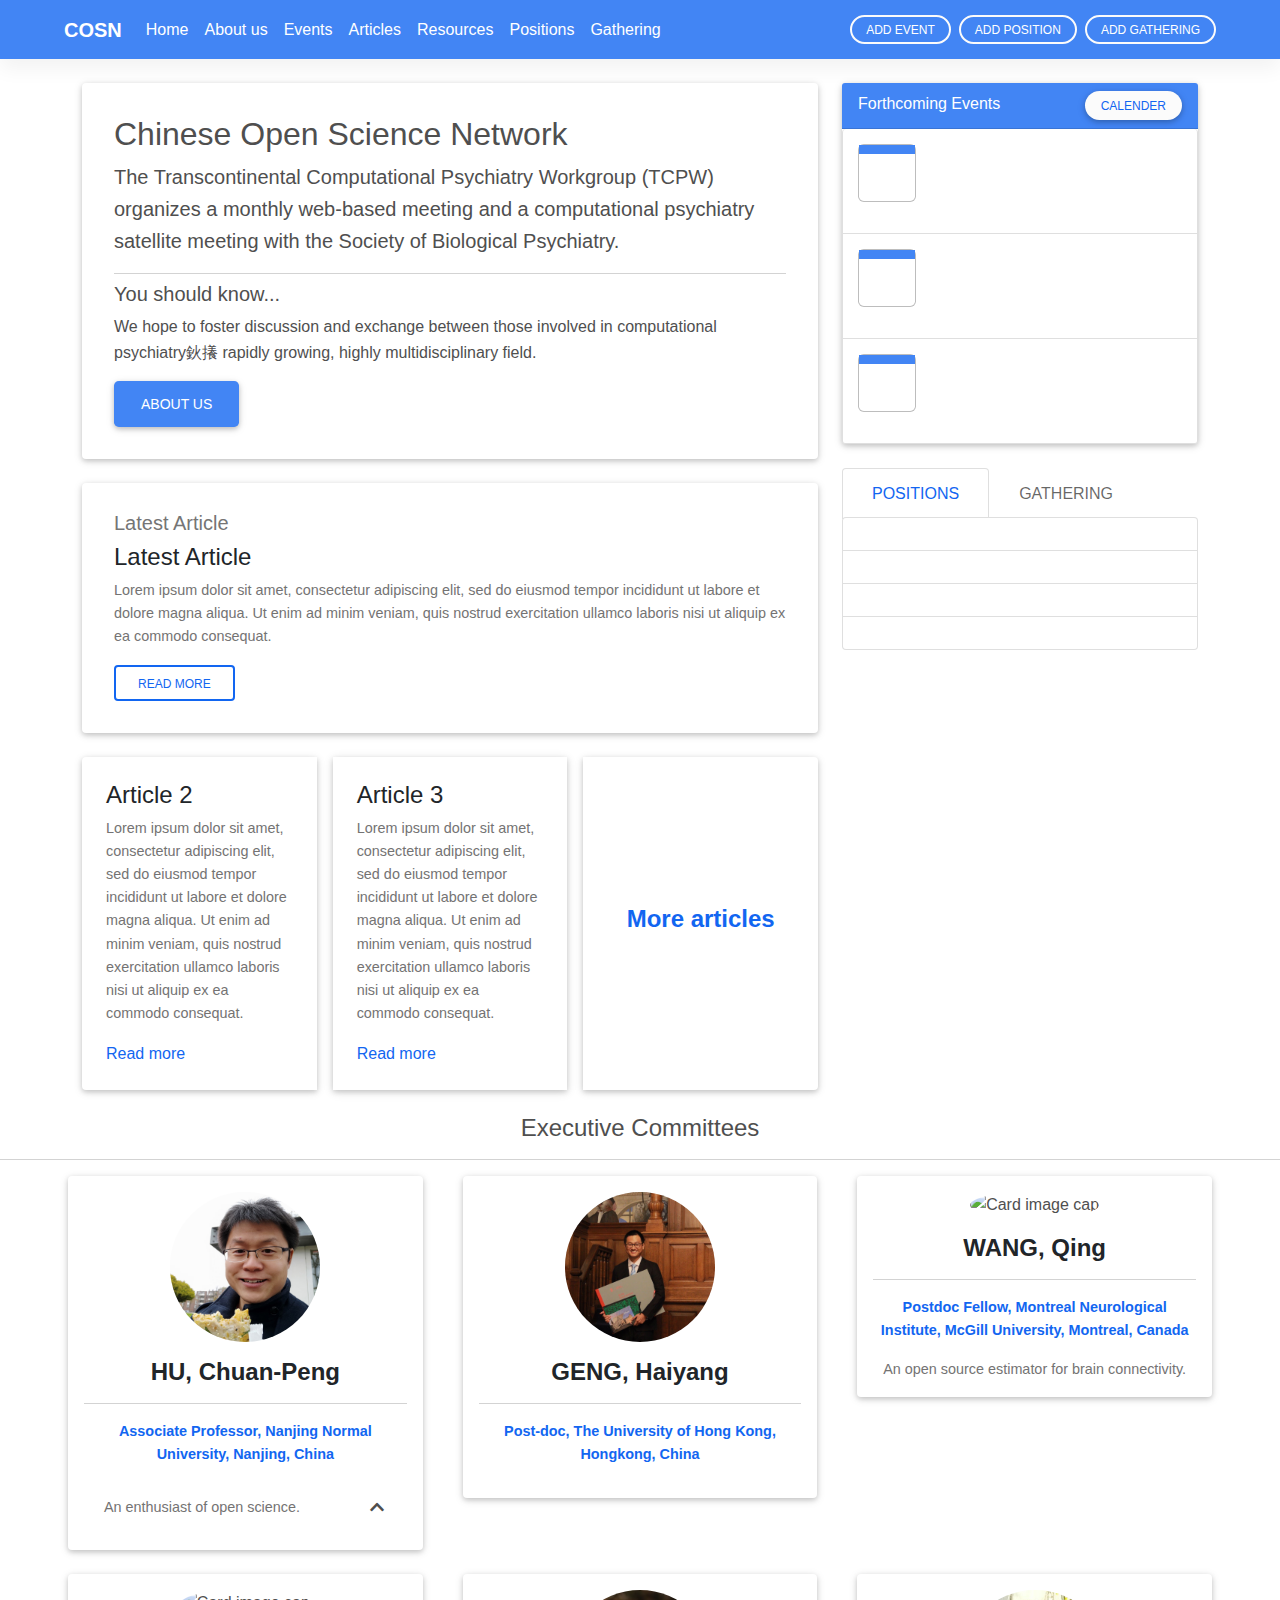
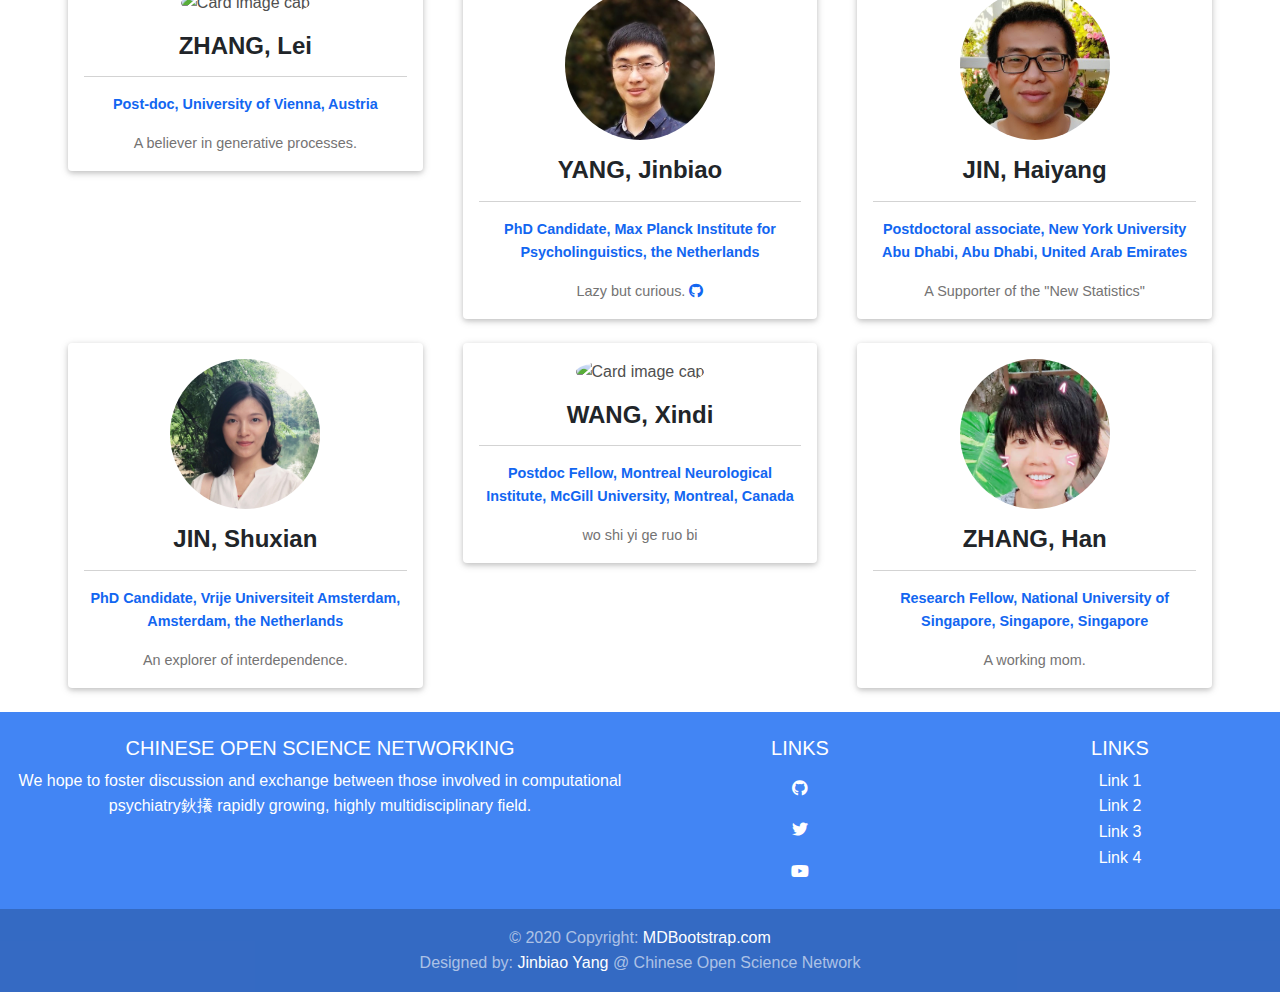
==== commit 4e19b69c: "Update index.html" ====
--- a/index.html
+++ b/index.html
@@ -29,9 +29,17 @@
 
   <nav class="navbar navbar-expand-lg navbar-dark bg-primary text-white mb-4">
     <a class="navbar-brand ml-5" href="#"><strong>COSN</strong></a>
-    <button class="navbar-toggler" type="button" data-toggle="collapse" data-target="#navbarSupportedContent"
-      aria-controls="navbarSupportedContent" aria-expanded="false" aria-label="Toggle navigation">
-      <span class="navbar-toggler-icon"></span>
+    <!-- Toggle button -->
+    <button
+      class="navbar-toggler"
+      type="button"
+      data-mdb-toggle="collapse"
+      data-mdb-target="#navbarSupportedContent"
+      aria-controls="navbarSupportedContent"
+      aria-expanded="false"
+      aria-label="Toggle navigation"
+    >
+      <i class="fas fa-bars"></i>
     </button>
     <div class="collapse navbar-collapse" id="navbarSupportedContent">
       <ul class="navbar-nav mr-auto">
@@ -39,15 +47,15 @@
           <a class="nav-link text-white" href="#">Home <span class="sr-only">(current)</span></a>
         </li>
         <li class="nav-item">
+          <a class="nav-link text-white" href="#Members">About us</a>
+        </li>
+        <li class="nav-item">
           <a class="nav-link text-white" href="events.html">Events</a>
         </li>
         <li class="nav-item">
           <a class="nav-link text-white" href="https://github.com/Chinese-Open-Science-Network/site/issues">Articles</a>
         </li>
         <li class="nav-item">
-          <a class="nav-link text-white" href="#Members">About us</a>
-        </li>
-        <li class="nav-item">
           <a class="nav-link text-white" href="https://github.com/Chinese-Open-Science-Network/site/labels/Resources">Resources</a>
         </li>
         <li class="nav-item">
@@ -59,21 +67,11 @@
 
       </ul>
       
-      <button type="button" class="btn btn-outline-light btn-rounded btn-sm mr-2"><a href="https://airtable.com/shrcjtXDtoDHf6ufp" class="text-white">Add event</a></button>
-      <button type="button" class="btn btn-outline-light btn-rounded btn-sm mr-2"><a href="https://airtable.com/shrAGycGtUYkmCO3m" class="text-white">Add position</a></button>
-      <button type="button" class="btn btn-outline-light btn-rounded btn-sm mr-5"><a href="https://airtable.com/shrvY9CGvKPV7Eccz" class="text-white">Add gathering</a></button>
-
-      <ul class="navbar-nav nav-flex-icons mr-5">
-        <li class="nav-item">
-          <a href="https://github.com/Chinese-Open-Science-Network" class="nav-link text-white"><i class="fab fa-github"></i></a>
-        </li>
-        <li class="nav-item">
-          <a class="nav-link text-white"><i class="fab fa-twitter"></i></a>
-        </li>
-        <li class="nav-item">
-          <a class="nav-link text-white"><i class="fab fa-youtube"></i></a>
-        </li>
-      </ul>
+      <button type="button" class="btn btn-outline-light btn-rounded btn-sm mr-2"><a href="http://addevent.open-sci.cn" class="text-white">Add event</a></button>
+      <button type="button" class="btn btn-outline-light btn-rounded btn-sm mr-2"><a href="http://addposition.open-sci.cn" class="text-white">Add position</a></button>
+      <button type="button" class="btn btn-outline-light btn-rounded btn-sm mr-5"><a href="http://addgathering.open-sci.cn" class="text-white">Add gathering</a></button>
+
+      
     </div>
   </nav>
 
@@ -361,35 +359,35 @@
       <h4 class="card-title"><strong>GENG, Haiyang</strong></h4>
       <hr><!-- Subtitle -->
       <p class="card-text text-primary "><strong class="text-primary">Post-doc, The University of Hong Kong, Hongkong, China</strong></p>
-      <p class="card-text">A lazy PhD Student. <a href="https://github.com/ray306"><i class="fab fa-github"></i></a></p>
-
-    </div>
-
-  </div>
-  </div>
-  <!-- Card -->
-
-  <!-- Card -->
-  <div class="col">
-  <div class="card mb-4 mx-2">
-
-    <!--Card image-->
-    <div class="view overlay text-center">
-      <img class="rounded-circle mt-3 avatar" src="img/Wang, Qing.jpg"
-        alt="Card image cap">
-      <a href="#!">
-        <div class="mask rgba-white-slight"></div>
-      </a>
-    </div>
-
-    <!--Card content-->
-    <div class="card-body text-center">
-
-      <!--Title-->
-      <h4 class="card-title"><strong>Wang, Qing</strong></h4>
+      <p class="card-text"></p>
+
+    </div>
+
+  </div>
+  </div>
+  <!-- Card -->
+
+  <!-- Card -->
+  <div class="col">
+  <div class="card mb-4 mx-2">
+
+    <!--Card image-->
+    <div class="view overlay text-center">
+      <img class="rounded-circle mt-3 avatar" src="img/WANG, Qing.jpg"
+        alt="Card image cap">
+      <a href="#!">
+        <div class="mask rgba-white-slight"></div>
+      </a>
+    </div>
+
+    <!--Card content-->
+    <div class="card-body text-center">
+
+      <!--Title-->
+      <h4 class="card-title"><strong>WANG, Qing</strong></h4>
       <hr><!-- Subtitle -->
       <p class="card-text text-primary "><strong class="text-primary">Postdoc Fellow, Montreal Neurological Institute, McGill University, Montreal, Canada</strong></p>
-      <p class="card-text">A lazy PhD Student. <a href="https://github.com/ray306"><i class="fab fa-github"></i></a></p>
+      <p class="card-text">An open source estimator for brain connectivity.</p>
 
     </div>
 
@@ -416,8 +414,8 @@
       <!--Title-->
       <h4 class="card-title"><strong>ZHANG, Lei</strong></h4>
       <hr><!-- Subtitle -->
-      <p class="card-text text-primary "><strong class="text-primary">University of Vienna</strong></p>
-      <p class="card-text">A lazy PhD Student. <a href="https://github.com/ray306"><i class="fab fa-github"></i></a></p>
+      <p class="card-text text-primary "><strong class="text-primary">Post-doc, University of Vienna, Austria</strong></p>
+      <p class="card-text">A believer in generative processes.</p>
 
     </div>
 
@@ -528,7 +526,7 @@
       <!--Title-->
       <h4 class="card-title"><strong>WANG, Xindi</strong></h4>
       <hr><!-- Subtitle -->
-      <p class="card-text text-primary "><strong class="text-primary">MPI for Psycholinguistics</strong></p>
+      <p class="card-text text-primary "><strong class="text-primary">Postdoc Fellow, Montreal Neurological Institute, McGill University, Montreal, Canada</strong></p>
       <p class="card-text">wo shi yi ge ruo bi</p>
 
     </div>
@@ -583,13 +581,34 @@
       <div class="col-md-6 mt-md-0 mt-3">
 
         <!-- Content -->
-        <h5 class="text-uppercase">CHINESE OPEN SCIENCE</h5>
+        <h5 class="text-uppercase">CHINESE OPEN SCIENCE NETWORKING</h5>
         <p>We hope to foster discussion and exchange between those involved in computational psychiatry鈥攁 rapidly growing, highly multidisciplinary field.</p>
 
       </div>
       <!-- Grid column -->
 
       <hr class="clearfix w-100 d-md-none pb-3">
+
+      <!-- Grid column -->
+      <div class="col-md-3 mb-md-0 mb-3">
+
+        <!-- Links -->
+        <h5 class="text-uppercase">Links</h5>
+
+        <ul class="list-unstyled">
+          <li>
+            <a href="https://github.com/Chinese-Open-Science-Network" class="nav-link text-white"><i class="fab fa-github"></i></a>
+          </li>
+          <li>
+            <a class="nav-link text-white"><i class="fab fa-twitter"></i></a>
+          </li>
+          <li>
+            <a class="nav-link text-white"><i class="fab fa-youtube"></i></a>
+          </li>
+        </ul>
+
+      </div>
+      <!-- Grid column -->
 
       <!-- Grid column -->
       <div class="col-md-3 mb-md-0 mb-3">
@@ -615,30 +634,6 @@
       </div>
       <!-- Grid column -->
 
-      <!-- Grid column -->
-      <div class="col-md-3 mb-md-0 mb-3">
-
-        <!-- Links -->
-        <h5 class="text-uppercase">Links</h5>
-
-        <ul class="list-unstyled">
-          <li>
-            <a href="#!" class="text-white">Link 1</a>
-          </li>
-          <li>
-            <a href="#!" class="text-white">Link 2</a>
-          </li>
-          <li>
-            <a href="#!" class="text-white">Link 3</a>
-          </li>
-          <li>
-            <a href="#!" class="text-white">Link 4</a>
-          </li>
-        </ul>
-
-      </div>
-      <!-- Grid column -->
-
     </div>
     <!-- Grid row -->
 
@@ -647,7 +642,7 @@
 
   <!-- Copyright -->
   <div class="footer-copyright text-center py-3" style="color: rgba(255,255,255,0.6); background-color: rgba(0, 0, 0, 0.2)">© 2020 Copyright:
-      <a class="text-white" href="https://mdbootstrap.com/education/bootstrap/" target="_blank"> MDBootstrap.com </a> </br>Designed by: <a class="text-white" href="https://github.com/ray306" target="_blank">Jinbiao Yang</a> @ Chinese Open Science</a>
+      <a class="text-white" href="https://mdbootstrap.com/education/bootstrap/" target="_blank"> MDBootstrap.com </a> </br>Designed by: <a class="text-white" href="https://github.com/ray306" target="_blank">Jinbiao Yang</a> @ Chinese Open Science Network</a>
   </div>
   <!-- Copyright -->
 
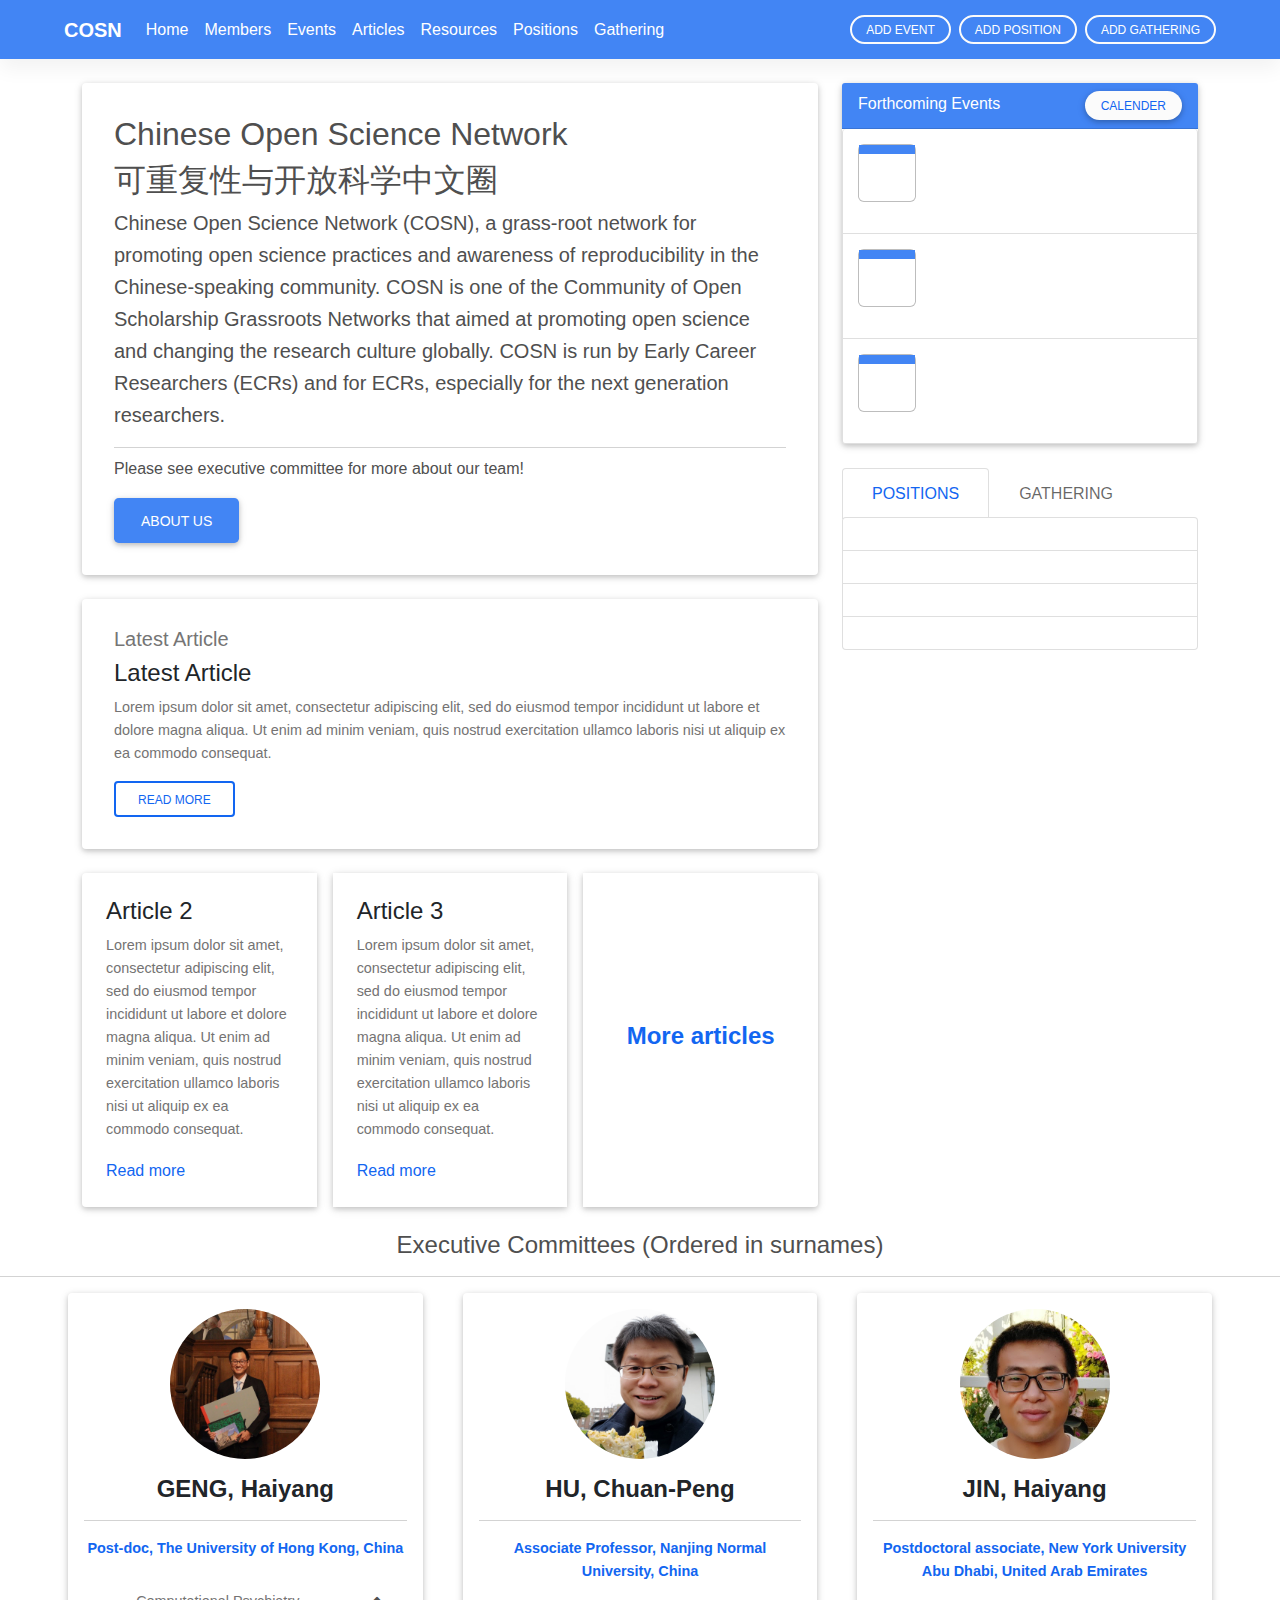
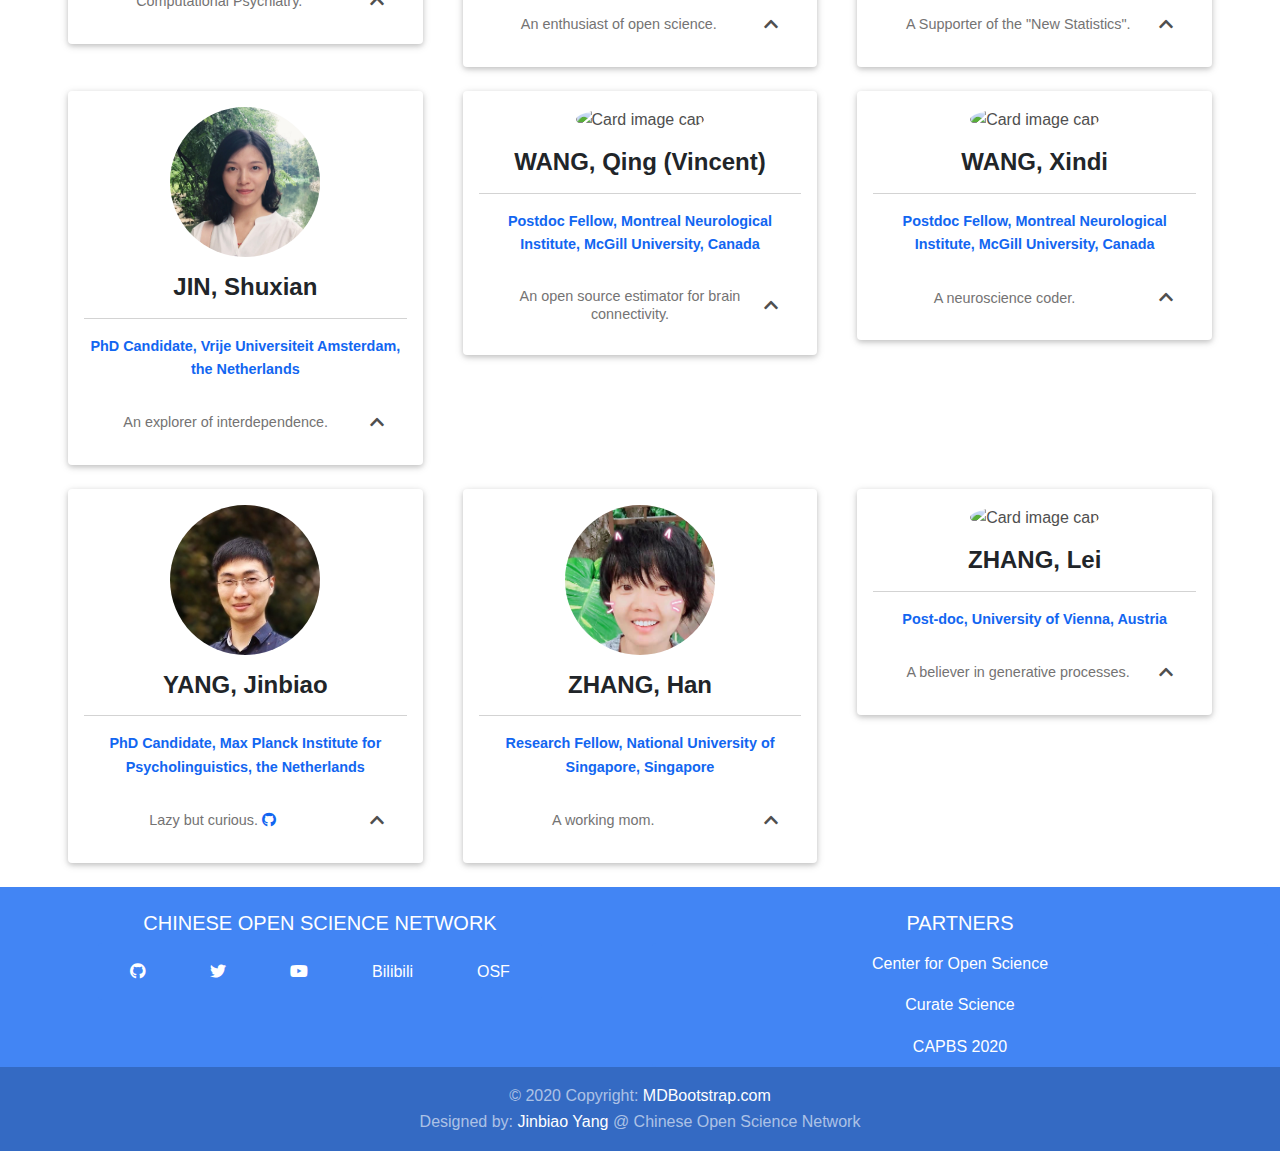
==== commit b49b857f: "Update index.html" ====
--- a/index.html
+++ b/index.html
@@ -47,29 +47,29 @@
           <a class="nav-link text-white" href="#">Home <span class="sr-only">(current)</span></a>
         </li>
         <li class="nav-item">
-          <a class="nav-link text-white" href="#Members">About us</a>
+          <a class="nav-link text-white" href="#Members">Members</a>
         </li>
         <li class="nav-item">
-          <a class="nav-link text-white" href="events.html">Events</a>
+          <a class="nav-link text-white" href="http://event.open-sci.cn" target="_blank">Events</a>
         </li>
         <li class="nav-item">
-          <a class="nav-link text-white" href="https://github.com/Chinese-Open-Science-Network/site/issues">Articles</a>
+          <a class="nav-link text-white" href="https://github.com/Chinese-Open-Science-Network/site/issues" target="_blank">Articles</a>
         </li>
         <li class="nav-item">
-          <a class="nav-link text-white" href="https://github.com/Chinese-Open-Science-Network/site/labels/Resources">Resources</a>
+          <a class="nav-link text-white" href="https://github.com/Chinese-Open-Science-Network/site/labels/Resources" target="_blank">Resources</a>
         </li>
         <li class="nav-item">
-          <a class="nav-link text-white" href="positions.html">Positions</a>
+          <a class="nav-link text-white" href="http://position.open-sci.cn" target="_blank">Positions</a>
         </li>
         <li class="nav-item">
-          <a class="nav-link text-white" href="gathering.html">Gathering</a>
+          <a class="nav-link text-white" href="http://gathering.open-sci.cn" target="_blank">Gathering</a>
         </li>
 
       </ul>
       
-      <button type="button" class="btn btn-outline-light btn-rounded btn-sm mr-2"><a href="http://addevent.open-sci.cn" class="text-white">Add event</a></button>
-      <button type="button" class="btn btn-outline-light btn-rounded btn-sm mr-2"><a href="http://addposition.open-sci.cn" class="text-white">Add position</a></button>
-      <button type="button" class="btn btn-outline-light btn-rounded btn-sm mr-5"><a href="http://addgathering.open-sci.cn" class="text-white">Add gathering</a></button>
+      <button type="button" class="btn btn-outline-light btn-rounded btn-sm mr-2"><a href="http://addevent.open-sci.cn" target="_blank" class="text-white">Add event</a></button>
+      <button type="button" class="btn btn-outline-light btn-rounded btn-sm mr-2"><a href="http://addposition.open-sci.cn" target="_blank" class="text-white">Add position</a></button>
+      <button type="button" class="btn btn-outline-light btn-rounded btn-sm mr-5"><a href="http://addgathering.open-sci.cn" target="_blank" class="text-white">Add gathering</a></button>
 
       
     </div>
@@ -83,10 +83,11 @@
       <div class="card introduction mb-4">
         <div class="card-body m-3">
           <h2 class="h1-responsive">Chinese Open Science Network</h2>
-          <p class="lead">The Transcontinental Computational Psychiatry Workgroup (TCPW) organizes a monthly web-based meeting and a computational psychiatry satellite meeting with the Society of Biological Psychiatry. </p>
+          <h2 class="h1-responsive">可重复性与开放科学中文圈</h2>
+          <p class="lead">Chinese Open Science Network (COSN), a grass-root network for promoting open science practices and awareness of reproducibility in the Chinese-speaking community. COSN is one of the Community of Open Scholarship Grassroots Networks that aimed at promoting open science and changing the research culture globally. COSN is run by Early Career Researchers (ECRs) and for ECRs, especially for the next generation researchers. </p>
           <hr class="my-2">
-          <h5>You should know...</h5>
-          <p>We hope to foster discussion and exchange between those involved in computational psychiatry鈥攁 rapidly growing, highly multidisciplinary field.
+          <!-- <h5>You should know...</h5> -->
+          <p>Please see executive committee for more about our team!
           </p>
           <span>
             <!-- <a class="btn bg-primary btn-lg text-white" role="button">Learn more</a> -->
@@ -164,7 +165,6 @@
       <!-- Card group -->
     </div>
 
-
     <div class="col-md-4 ">
       <div class="card mb-4" id='Events'>
         <div class="card-header bg-primary text-white fs-6">
@@ -172,30 +172,29 @@
           <button type="button" class="btn btn-light btn-rounded btn-sm float-end"><a href="https://airtable.com/shrel07ziEqV882kv/tbljjWLoRerJePlmF">Calender</a></button>
         </div>
         <div class="list-group ">
-          <a href="events.html" class="list-group-item list-group-item-action flex-column align-items-start">
+          <a href="http://event.open-sci.cn/" class="list-group-item list-group-item-action flex-column align-items-start">
             <time class="icon float-start mr-3">
               <strong class="date-month"></strong>
               <span class="date-day"></span>
             </time>
             <p class="mb-2"></p>
-            <small class="name text-muted"></small> <small class="date text-muted float-end"></small>
-            
+            <small class="name text-muted float-start"></small> <small class="date text-muted float-end"></small>
           </a>
-          <a href="events.html" class="list-group-item list-group-item-action flex-column align-items-start">
+          <a href="http://event.open-sci.cn/" class="list-group-item list-group-item-action flex-column align-items-start">
             <time class="icon float-start mr-3">
               <strong class="date-month"></strong>
               <span class="date-day"></span>
             </time>
             <p class="mb-2"></p>
-            <small class="name text-muted"></small> <small class="date text-muted float-end"></small>
+            <small class="name text-muted float-start"></small> <small class="date text-muted float-end"></small>
           </a>
-          <a href="events.html" class="list-group-item list-group-item-action flex-column align-items-start">
+          <a href="http://event.open-sci.cn/" class="list-group-item list-group-item-action flex-column align-items-start">
             <time class="icon float-start mr-3">
               <strong class="date-month"></strong>
               <span class="date-day"></span>
             </time>
             <p class="mb-2"></p>
-            <small class="name text-muted"></small> <small class="date text-muted float-end"></small>
+            <small class="name text-muted float-start"></small> <small class="date text-muted float-end"></small>
           </a>
         </div>
       </div>
@@ -282,10 +281,62 @@
   </div>
 </div>
 
-<h4 class="text-center" id='Members'>Executive Committees</h4>
+<h4 class="text-center" id='Members'>Executive Committees (Ordered in surnames)</h4>
 <hr>
 <!-- Card group -->
 <div class="row row-cols-1 row-cols-md-3 mx-5">
+
+  <!-- Card -->
+  <div class="col">
+  <div class="card mb-4 mx-2">
+
+    <!--Card image-->
+    <div class="view overlay text-center">
+      <img class="rounded-circle mt-3 avatar" src="img/GENG, Haiyang.jpg"
+        alt="Card image cap">
+      <a href="#!">
+        <div class="mask rgba-white-slight"></div>
+      </a>
+    </div>
+
+    <!--Card content-->
+    <div class="card-body text-center">
+
+      <!--Title-->
+      <h4 class="card-title"><strong>GENG, Haiyang</strong></h4>
+      <hr><!-- Subtitle -->
+      <p class="card-text text-primary "><strong class="text-primary">Post-doc, The University of Hong Kong, China</strong></p>
+      <div class="accordion accordion-flush" id="accordionFlushExample">
+        <div class="accordion-item">
+          <h2 class="accordion-header" id="flush-heading2">
+            <button
+              class="accordion-button collapsed"
+              type="button"
+              data-mdb-toggle="collapse"
+              data-mdb-target="#flush-collapse2"
+              aria-expanded="false"
+              aria-controls="flush-collapse2"
+            >
+              <p class="card-text mx-auto">Computational Psychiatry.</p>
+            </button>
+          </h2>
+          <div
+            id="flush-collapse2"
+            class="accordion-collapse collapse"
+            aria-labelledby="flush-heading2"
+            data-mdb-parent="#accordionFlushExample"
+          >
+            <div class="accordion-body text-left">
+              Dr. Haiyang Geng is a postdoc researcher in Dr. Xiaoqing Hu's lab at The University of Hong Kong. His current research focuses on memory, decision and psychopathology (i.e. anxiety, depression and schizophrenia) by using computational modeling and advanced neuroimaging approaches. In 2012, Haiyang Geng obtained his bachelor degree in bioinformatics at Harbin Medical University. After that, tremendous interest and curiosity drive him to enter the field of cognitive neuroscience. During his master, he worked with Dr. Xuebing Li in the Institute of Psychology, Chinese Academy of Science on the topic of exploring neural mechanisms of anxiety. In 2015, he got his master degree in cognitive neuroscience. During 2015-2016, he worked with Dr. Shaozheng Qin at Beijing Normal University on modulation of stress, anxiety on working memory. During 2016-2020, he joined the Ph.D. program at the University of Groningen. During his Ph.D., Haiyang was supervised by prof. André Aleman and prof. Yue-Jia Luo. His Ph.D. research is to examine how disrupted prediction processes may contribute to a variety of psychiatric symptoms (i.e. anxiety, hallucination and apathy) by using multiple neuroimaging approaches including brain activation, connectivity (i.e. psychophysiological interaction (PPI)) and dynamic functional connectivity (i.e. sliding window, K-means and phase synchronization), graph theory (i.e. modularity analysis).
+            </div>
+          </div>
+        </div>
+      </div>
+    </div>
+
+  </div>
+  </div>
+  <!-- Card -->
 
   <!-- Card -->
   <div class="col">
@@ -305,29 +356,29 @@
       <!--Title-->
       <h4 class="card-title"><strong>HU, Chuan-Peng</strong></h4>
       <hr><!-- Subtitle -->
-      <p class="card-text text-primary "><strong class="text-primary">Associate Professor, Nanjing Normal University, Nanjing, China</strong></p>
+      <p class="card-text text-primary "><strong class="text-primary">Associate Professor, Nanjing Normal University, China</strong></p>
       
       <div class="accordion accordion-flush" id="accordionFlushExample">
         <div class="accordion-item">
-          <h2 class="accordion-header" id="flush-headingOne">
+          <h2 class="accordion-header" id="flush-heading1">
             <button
               class="accordion-button collapsed"
               type="button"
               data-mdb-toggle="collapse"
-              data-mdb-target="#flush-collapseOne"
+              data-mdb-target="#flush-collapse1"
               aria-expanded="false"
-              aria-controls="flush-collapseOne"
+              aria-controls="flush-collapse1"
             >
-              <p class="card-text">An enthusiast of open science.</p>
+              <p class="card-text mx-auto">An enthusiast of open science.</p>
             </button>
           </h2>
           <div
-            id="flush-collapseOne"
+            id="flush-collapse1"
             class="accordion-collapse collapse"
-            aria-labelledby="flush-headingOne"
+            aria-labelledby="flush-heading1"
             data-mdb-parent="#accordionFlushExample"
           >
-            <div class="accordion-body">
+            <div class="accordion-body text-left">
               Dr. Hu Chuan-Peng is an associate Professor at School of Psychology, Nanjing Normal University. After getting his Ph.D. degree at Tsinghua University, Beijing, China, in 2017, he worked as a postdoc at the Leibniz Institute for Resilience Research (LIR), Mainz, Germany until October, 2020. His research interest includes reproducibility, Bayesian hierarchical modelling, and social perceptual decision-making. He conducted a series of meta-researches to understand the research culture among Chinese researchers. Also, he is the first ambassador of the Center for Open Science in East Asia. He actively participated in large-scale international collaborative projects, e.g., Psychological Science Accelerator (PSA), Neuroimaging AnalysisReplication and Prediction Study (NARPS). He co-found the Chinese Association for Psychological & Brain Science (CAPBS), an association for Chinese researchers based in Europe. Please visit www.huchuanpeng.com for more information.
             </div>
           </div>
@@ -345,7 +396,7 @@
 
     <!--Card image-->
     <div class="view overlay text-center">
-      <img class="rounded-circle mt-3 avatar" src="img/GENG, Haiyang.jpg"
+      <img class="rounded-circle mt-3 avatar" src="img/JIN, Haiyang.jpg"
         alt="Card image cap">
       <a href="#!">
         <div class="mask rgba-white-slight"></div>
@@ -356,11 +407,87 @@
     <div class="card-body text-center">
 
       <!--Title-->
-      <h4 class="card-title"><strong>GENG, Haiyang</strong></h4>
+      <h4 class="card-title"><strong>JIN, Haiyang</strong></h4>
       <hr><!-- Subtitle -->
-      <p class="card-text text-primary "><strong class="text-primary">Post-doc, The University of Hong Kong, Hongkong, China</strong></p>
-      <p class="card-text"></p>
-
+      <p class="card-text text-primary "><strong class="text-primary">Postdoctoral associate, New York University Abu Dhabi, United Arab Emirates</strong></p>
+      <div class="accordion accordion-flush" id="accordionFlushExample">
+        <div class="accordion-item">
+          <h2 class="accordion-header" id="flush-heading6">
+            <button
+              class="accordion-button collapsed"
+              type="button"
+              data-mdb-toggle="collapse"
+              data-mdb-target="#flush-collapse6"
+              aria-expanded="false"
+              aria-controls="flush-collapse6"
+            >
+              <p class="card-text mx-auto">A Supporter of the "New Statistics".</p>
+            </button>
+          </h2>
+          <div
+            id="flush-collapse6"
+            class="accordion-collapse collapse"
+            aria-labelledby="flush-heading6"
+            data-mdb-parent="#accordionFlushExample"
+          >
+            <div class="accordion-body text-left">
+              Dr. Haiyang Jin is a postdoctoral associate in Dr. Olivia Cheung's lab at the New York University Abu Dhabi. He obtained his Ph.D. in psychology at the University of Auckland, New Zealand, under the supervision of Prof. William G. Hayward, Assoc/Prof. Paul M. Corballis, and Assoc/Prof. Sam Schwarzkopf. He is interested in understanding face perception, holistic face processing, and vision sciences using psychophysics, EEG/ERP, fMRI, and eye-tracking. He is also a big fan of statistics, e.g., (generalized) linear mixed-effects modeling, Bayesian hierarchical modeling, and the "new statistics". Personal website: https://haiyangjin.github.io/.
+            </div>
+          </div>
+        </div>
+      </div>
+    </div>
+
+  </div>
+  </div>
+  <!-- Card -->
+
+  <!-- Card -->
+  <div class="col">
+  <div class="card mb-4 mx-2">
+
+    <!--Card image-->
+    <div class="view overlay text-center">
+      <img class="rounded-circle mt-3 avatar" src="img/JIN, Shuxian.jpg"
+        alt="Card image cap">
+      <a href="#!">
+        <div class="mask rgba-white-slight"></div>
+      </a>
+    </div>
+
+    <!--Card content-->
+    <div class="card-body text-center">
+
+      <!--Title-->
+      <h4 class="card-title"><strong>JIN, Shuxian</strong></h4>
+      <hr><!-- Subtitle -->
+      <p class="card-text text-primary "><strong class="text-primary">PhD Candidate, Vrije Universiteit Amsterdam, the Netherlands</strong></p>
+      <div class="accordion accordion-flush" id="accordionFlushExample">
+        <div class="accordion-item">
+          <h2 class="accordion-header" id="flush-heading7">
+            <button
+              class="accordion-button collapsed"
+              type="button"
+              data-mdb-toggle="collapse"
+              data-mdb-target="#flush-collapse7"
+              aria-expanded="false"
+              aria-controls="flush-collapse7"
+            >
+              <p class="card-text mx-auto">An explorer of interdependence.</p>
+            </button>
+          </h2>
+          <div
+            id="flush-collapse7"
+            class="accordion-collapse collapse"
+            aria-labelledby="flush-heading7"
+            data-mdb-parent="#accordionFlushExample"
+          >
+            <div class="accordion-body text-left">
+              Shuxian Jin is a Ph.D. candidate in social psychology at the Department of Experimental and Applied Psychology, Vrije Universiteit Amsterdam. Her research interest focuses on situational influences on human cooperation and interdependence. She applies meta-analysis, survey and field study to understand (a) how structural features affect cooperation in social dilemmas, (b) conflicts of interest and the psychology of cooperation, and (c) daily interdependence and cooperation in different ecologies. During her Ph.D., she co-developed the Cooperation Databank (CoDa) - A machine-readable history of cooperation research to search and select studies for on-demand meta-analysis (https://cooperationdatabank.org/). She is currently involved in the creation of a meta-analysis database of leadership studies. Personal webpage: https://www.vupsy.nl/staff-members/shuxian-jin/
+            </div>
+          </div>
+        </div>
+      </div>
     </div>
 
   </div>
@@ -384,10 +511,193 @@
     <div class="card-body text-center">
 
       <!--Title-->
-      <h4 class="card-title"><strong>WANG, Qing</strong></h4>
+      <h4 class="card-title"><strong>WANG, Qing (Vincent)</strong></h4>
       <hr><!-- Subtitle -->
-      <p class="card-text text-primary "><strong class="text-primary">Postdoc Fellow, Montreal Neurological Institute, McGill University, Montreal, Canada</strong></p>
-      <p class="card-text">An open source estimator for brain connectivity.</p>
+      <p class="card-text text-primary "><strong class="text-primary">Postdoc Fellow, Montreal Neurological Institute, McGill University, Canada</strong></p>
+      <div class="accordion accordion-flush" id="accordionFlushExample">
+        <div class="accordion-item">
+          <h2 class="accordion-header" id="flush-heading3">
+            <button
+              class="accordion-button collapsed"
+              type="button"
+              data-mdb-toggle="collapse"
+              data-mdb-target="#flush-collapse3"
+              aria-expanded="false"
+              aria-controls="flush-collapse3"
+            >
+              <p class="card-text mx-auto">An open source estimator for brain connectivity.</p>
+            </button>
+          </h2>
+          <div
+            id="flush-collapse3"
+            class="accordion-collapse collapse"
+            aria-labelledby="flush-heading3"
+            data-mdb-parent="#accordionFlushExample"
+          >
+            <div class="accordion-body text-left">
+              Qing Wang is currently a postdoc fellow at Montreal Neurological Institute, McGill University. He has been working with Pedro A Valdés-Sosa on MEG/iEEG/EEG modeling and connectivity estimation during 2017-2019 at UESTC after he obtained his PhD degree from Beijing University of Posts and Telecommunications. His main research interests lie in: 1) Open and reproducible data science; 2) Brain connectivity modeling and estimation; 3) MRI/MEG/iEEG/EEG modeling and processing; 4) Neuroinformatics; 5) Social Brain Hypothesis in morden electrical records. He is also interested in reproducible data science teaching (mentor for OHBM2018 Hackathon etc.). He is one of the main contributors to the tri-nationaal China-Cuba-Canada Project, and one of the original CONP (Canadian Open Neuroscience Platform) members.
+            </div>
+          </div>
+        </div>
+      </div>
+
+    </div>
+
+  </div>
+  </div>
+  <!-- Card -->
+
+  <!-- Card -->
+  <div class="col">
+  <div class="card mb-4 mx-2">
+
+    <!--Card image-->
+    <div class="view overlay text-center">
+      <img class="rounded-circle mt-3 avatar" src="img/WANG, Xindi.jpg"
+        alt="Card image cap">
+      <a href="#!">
+        <div class="mask rgba-white-slight"></div>
+      </a>
+    </div>
+
+    <!--Card content-->
+    <div class="card-body text-center">
+
+      <!--Title-->
+      <h4 class="card-title"><strong>WANG, Xindi</strong></h4>
+      <hr><!-- Subtitle -->
+      <p class="card-text text-primary "><strong class="text-primary">Postdoc Fellow, Montreal Neurological Institute, McGill University, Canada</strong></p>
+      <div class="accordion accordion-flush" id="accordionFlushExample">
+        <div class="accordion-item">
+          <h2 class="accordion-header" id="flush-heading8">
+            <button
+              class="accordion-button collapsed"
+              type="button"
+              data-mdb-toggle="collapse"
+              data-mdb-target="#flush-collapse8"
+              aria-expanded="false"
+              aria-controls="flush-collapse8"
+            >
+              <p class="card-text mx-auto">A neuroscience coder.</p>
+            </button>
+          </h2>
+          <div
+            id="flush-collapse8"
+            class="accordion-collapse collapse"
+            aria-labelledby="flush-heading8"
+            data-mdb-parent="#accordionFlushExample"
+          >
+            <div class="accordion-body text-left">
+              Dr. Xindi Wang is a postdoc fellow at Montreal Neurological Institute (MNI). He is a code contributor and maintainer of GRETNA, REST, DPABI, and part of CIVET. During 2011-2018, he was supervised by Prof. Yufeng Zang and Prof. Yong He in the National Key Laboratory of Cognitive Neuroscience and Learning at Beijing Normal University and tried to explore differentiated hubs in structural human networks. After obtaining his PhD degree, he move to MNI and work with Prof. Alan Evans. His current research focuses on laminar-specific networks in the human brain by using BigBrain dataset. He is also interested in improving MR imaging preprocessing by using deep learning.
+            </div>
+          </div>
+        </div>
+      </div>
+    </div>
+
+  </div>
+  </div>
+  <!-- Card -->
+
+  <!-- Card -->
+  <div class="col">
+  <div class="card mb-4 mx-2">
+
+    <!--Card image-->
+    <div class="view overlay text-center">
+      <img class="rounded-circle mt-3 avatar" src="img/YANG, Jinbiao.jpg"
+        alt="Card image cap">
+      <a href="#!">
+        <div class="mask rgba-white-slight"></div>
+      </a>
+    </div>
+
+    <!--Card content-->
+    <div class="card-body text-center">
+
+      <!--Title-->
+      <h4 class="card-title"><strong>YANG, Jinbiao</strong></h4>
+      <hr><!-- Subtitle -->
+      <p class="card-text text-primary "><strong class="text-primary">PhD Candidate, Max Planck Institute for Psycholinguistics, the Netherlands</strong></p>
+      <div class="accordion accordion-flush" id="accordionFlushExample">
+        <div class="accordion-item">
+          <h2 class="accordion-header" id="flush-heading5">
+            <button
+              class="accordion-button collapsed"
+              type="button"
+              data-mdb-toggle="collapse"
+              data-mdb-target="#flush-collapse5"
+              aria-expanded="false"
+              aria-controls="flush-collapse5"
+            >
+              <p class="card-text mx-auto">Lazy but curious. <a href="https://github.com/ray306"><i class="fab fa-github"></i></a></p>
+            </button>
+          </h2>
+          <div
+            id="flush-collapse5"
+            class="accordion-collapse collapse"
+            aria-labelledby="flush-heading5"
+            data-mdb-parent="#accordionFlushExample"
+          >
+            <div class="accordion-body text-left">
+              todo
+            </div>
+          </div>
+        </div>
+      </div>
+
+    </div>
+
+  </div>
+  </div>
+  <!-- Card -->
+
+  <!-- Card -->
+  <div class="col">
+  <div class="card mb-4 mx-2">
+
+    <!--Card image-->
+    <div class="view overlay text-center">
+      <img class="rounded-circle mt-3 avatar" src="img/ZHANG, Han.jpg"
+        alt="Card image cap">
+      <a href="#!">
+        <div class="mask rgba-white-slight"></div>
+      </a>
+    </div>
+
+    <!--Card content-->
+    <div class="card-body text-center">
+
+      <!--Title-->
+      <h4 class="card-title"><strong>ZHANG, Han</strong></h4>
+      <hr><!-- Subtitle -->
+      <p class="card-text text-primary "><strong class="text-primary">Research Fellow, National University of Singapore, Singapore</strong></p>
+      <div class="accordion accordion-flush" id="accordionFlushExample">
+        <div class="accordion-item">
+          <h2 class="accordion-header" id="flush-heading9">
+            <button
+              class="accordion-button collapsed"
+              type="button"
+              data-mdb-toggle="collapse"
+              data-mdb-target="#flush-collapse9"
+              aria-expanded="false"
+              aria-controls="flush-collapse9"
+            >
+              <p class="card-text mx-auto">A working mom.</p>
+            </button>
+          </h2>
+          <div
+            id="flush-collapse9"
+            class="accordion-collapse collapse"
+            aria-labelledby="flush-heading9"
+            data-mdb-parent="#accordionFlushExample"
+          >
+            <div class="accordion-body text-left">
+              Dr. Han Zhang is currently a research fellow at the Department of Biomedical Engineering, National University of Singapore. After getting her Ph.D. degree at Beijing Normal University, she joined the Laboratory for Medical Image Data Sciences in 2015. From 2016 to 2019, she also worked as a research fellow for the Growing Up in Singapore Towards healthy Outcomes (GUSTO) project at the Neurodevelopmental Research Center, Singapore Institute for Clinical Sciences. Her research is mainly on the brain and behavior development in children and adolescents. In particular, she is interested in the influencers of brain and behavior development, psychobiological resilience, as well as inter- and intra-individual variability. More details could be found via https://www.researchgate.net/profile/Han_Zhang34.
+            </div>
+          </div>
+        </div>
+      </div>
 
     </div>
 
@@ -415,147 +725,33 @@
       <h4 class="card-title"><strong>ZHANG, Lei</strong></h4>
       <hr><!-- Subtitle -->
       <p class="card-text text-primary "><strong class="text-primary">Post-doc, University of Vienna, Austria</strong></p>
-      <p class="card-text">A believer in generative processes.</p>
-
-    </div>
-
-  </div>
-  </div>
-  <!-- Card -->
-
-  <!-- Card -->
-  <div class="col">
-  <div class="card mb-4 mx-2">
-
-    <!--Card image-->
-    <div class="view overlay text-center">
-      <img class="rounded-circle mt-3 avatar" src="img/YANG, Jinbiao.jpg"
-        alt="Card image cap">
-      <a href="#!">
-        <div class="mask rgba-white-slight"></div>
-      </a>
-    </div>
-
-    <!--Card content-->
-    <div class="card-body text-center">
-
-      <!--Title-->
-      <h4 class="card-title"><strong>YANG, Jinbiao</strong></h4>
-      <hr><!-- Subtitle -->
-      <p class="card-text text-primary "><strong class="text-primary">PhD Candidate, Max Planck Institute for Psycholinguistics, the Netherlands</strong></p>
-      <p class="card-text">Lazy but curious. <a href="https://github.com/ray306"><i class="fab fa-github"></i></a></p>
-
-    </div>
-
-  </div>
-  </div>
-  <!-- Card -->
-
-  <!-- Card -->
-  <div class="col">
-  <div class="card mb-4 mx-2">
-
-    <!--Card image-->
-    <div class="view overlay text-center">
-      <img class="rounded-circle mt-3 avatar" src="img/JIN, Haiyang.jpg"
-        alt="Card image cap">
-      <a href="#!">
-        <div class="mask rgba-white-slight"></div>
-      </a>
-    </div>
-
-    <!--Card content-->
-    <div class="card-body text-center">
-
-      <!--Title-->
-      <h4 class="card-title"><strong>JIN, Haiyang</strong></h4>
-      <hr><!-- Subtitle -->
-      <p class="card-text text-primary "><strong class="text-primary">Postdoctoral associate, New York University Abu Dhabi, Abu Dhabi, United Arab Emirates</strong></p>
-      <p class="card-text">A Supporter of the "New Statistics"</p>
-
-    </div>
-
-  </div>
-  </div>
-  <!-- Card -->
-
-  <!-- Card -->
-  <div class="col">
-  <div class="card mb-4 mx-2">
-
-    <!--Card image-->
-    <div class="view overlay text-center">
-      <img class="rounded-circle mt-3 avatar" src="img/JIN, Shuxian.jpg"
-        alt="Card image cap">
-      <a href="#!">
-        <div class="mask rgba-white-slight"></div>
-      </a>
-    </div>
-
-    <!--Card content-->
-    <div class="card-body text-center">
-
-      <!--Title-->
-      <h4 class="card-title"><strong>JIN, Shuxian</strong></h4>
-      <hr><!-- Subtitle -->
-      <p class="card-text text-primary "><strong class="text-primary">PhD Candidate, Vrije Universiteit Amsterdam, Amsterdam, the Netherlands</strong></p>
-      <p class="card-text">An explorer of interdependence.</p>
-
-    </div>
-
-  </div>
-  </div>
-  <!-- Card -->
-
-  <!-- Card -->
-  <div class="col">
-  <div class="card mb-4 mx-2">
-
-    <!--Card image-->
-    <div class="view overlay text-center">
-      <img class="rounded-circle mt-3 avatar" src="img/WANG, Xindi.jpg"
-        alt="Card image cap">
-      <a href="#!">
-        <div class="mask rgba-white-slight"></div>
-      </a>
-    </div>
-
-    <!--Card content-->
-    <div class="card-body text-center">
-
-      <!--Title-->
-      <h4 class="card-title"><strong>WANG, Xindi</strong></h4>
-      <hr><!-- Subtitle -->
-      <p class="card-text text-primary "><strong class="text-primary">Postdoc Fellow, Montreal Neurological Institute, McGill University, Montreal, Canada</strong></p>
-      <p class="card-text">wo shi yi ge ruo bi</p>
-
-    </div>
-
-  </div>
-  </div>
-  <!-- Card -->
-
-  <!-- Card -->
-  <div class="col">
-  <div class="card mb-4 mx-2">
-
-    <!--Card image-->
-    <div class="view overlay text-center">
-      <img class="rounded-circle mt-3 avatar" src="img/ZHANG, Han.jpg"
-        alt="Card image cap">
-      <a href="#!">
-        <div class="mask rgba-white-slight"></div>
-      </a>
-    </div>
-
-    <!--Card content-->
-    <div class="card-body text-center">
-
-      <!--Title-->
-      <h4 class="card-title"><strong>ZHANG, Han</strong></h4>
-      <hr><!-- Subtitle -->
-      <p class="card-text text-primary "><strong class="text-primary">Research Fellow, National University of Singapore, Singapore, Singapore</strong></p>
-      <p class="card-text">A working mom.</p>
+      <div class="accordion accordion-flush" id="accordionFlushExample">
+        <div class="accordion-item">
+          <h2 class="accordion-header" id="flush-heading4">
+            <button
+              class="accordion-button collapsed"
+              type="button"
+              data-mdb-toggle="collapse"
+              data-mdb-target="#flush-collapse4"
+              aria-expanded="false"
+              aria-controls="flush-collapse4"
+            >
+              <p class="card-text mx-auto">A believer in generative processes.</p>
+            </button>
+          </h2>
+          <div
+            id="flush-collapse4"
+            class="accordion-collapse collapse"
+            aria-labelledby="flush-heading4"
+            data-mdb-parent="#accordionFlushExample"
+          >
+            <div class="accordion-body text-left">
+              todo
+              
+            </div>
+          </div>
+        </div>
+      </div>
 
     </div>
 
@@ -576,13 +772,18 @@
 
     <!-- Grid row -->
     <div class="row">
-
       <!-- Grid column -->
       <div class="col-md-6 mt-md-0 mt-3">
 
         <!-- Content -->
-        <h5 class="text-uppercase">CHINESE OPEN SCIENCE NETWORKING</h5>
-        <p>We hope to foster discussion and exchange between those involved in computational psychiatry鈥攁 rapidly growing, highly multidisciplinary field.</p>
+        <h5 class="text-uppercase">CHINESE OPEN SCIENCE NETWORK</h5>
+        <ul class="list-group list-group-horizontal d-flex justify-content-center">
+          <li class="list-group-item border-0 bg-primary"><a href="https://github.com/Chinese-Open-Science-Network" class="nav-link text-white"><i class="fab fa-github"></i></a></li>
+          <li class="list-group-item border-0 bg-primary"><a href="https://twitter.com/OpenScienceinC1" class="nav-link text-white"><i class="fab fa-twitter"></i></a></li>
+          <li class="list-group-item border-0 bg-primary"><a href="https://www.youtube.com/channel/UC5M4-E8pkO4vJT9K7rT72Uw" class="nav-link text-white"><i class="fab fa-youtube"></i></a></li>
+          <li class="list-group-item border-0 bg-primary"><a href="https://space.bilibili.com/252509184" class="nav-link text-white">Bilibili</a></li>
+          <li class="list-group-item border-0 bg-primary"><a href="https://osf.io/9d7y4/" class="nav-link text-white">OSF</a></li>
+        </ul>
 
       </div>
       <!-- Grid column -->
@@ -590,44 +791,20 @@
       <hr class="clearfix w-100 d-md-none pb-3">
 
       <!-- Grid column -->
-      <div class="col-md-3 mb-md-0 mb-3">
+      <div class="col-md-6 mb-md-0 mb-3">
 
         <!-- Links -->
-        <h5 class="text-uppercase">Links</h5>
-
-        <ul class="list-unstyled">
-          <li>
-            <a href="https://github.com/Chinese-Open-Science-Network" class="nav-link text-white"><i class="fab fa-github"></i></a>
+        <h5 class="text-uppercase">Partners</h5>
+
+        <ul class="list-group">
+          <li class="list-group-item border-0 bg-primary">
+            <a href="https://www.cos.io/" class="text-white">Center for Open Science</a>
           </li>
-          <li>
-            <a class="nav-link text-white"><i class="fab fa-twitter"></i></a>
+          <li class="list-group-item border-0 bg-primary">
+            <a href="https://curatescience.org/" class="text-white">Curate Science</a>
           </li>
-          <li>
-            <a class="nav-link text-white"><i class="fab fa-youtube"></i></a>
-          </li>
-        </ul>
-
-      </div>
-      <!-- Grid column -->
-
-      <!-- Grid column -->
-      <div class="col-md-3 mb-md-0 mb-3">
-
-        <!-- Links -->
-        <h5 class="text-uppercase">Links</h5>
-
-        <ul class="list-unstyled">
-          <li>
-            <a href="#!" class="text-white">Link 1</a>
-          </li>
-          <li>
-            <a href="#!" class="text-white">Link 2</a>
-          </li>
-          <li>
-            <a href="#!" class="text-white">Link 3</a>
-          </li>
-          <li>
-            <a href="#!" class="text-white">Link 4</a>
+          <li class="list-group-item border-0 bg-primary">
+            <a href="https://capbs.github.io/2020/" class="text-white">CAPBS 2020</a>
           </li>
         </ul>
 
@@ -672,6 +849,7 @@
   var month = ["Jan", "Feb", "Mar", "Apr", "May", "Jun", "Jul","Aug", "Sep", "Oct", "Nov", "Dec"];
   var Airtable = require('airtable');
   var base = new Airtable({apiKey: 'keyH8BSM9AqwRF3ci'}).base('appHcqdzInQBWW8qr');
+  function pad(a,b){return(1e6+a+"").slice(-b)}
 
   base('Table 1').select({
       maxRecords: 3,
@@ -682,10 +860,12 @@
       $("#Events .list-group a").each(function(index) {
           $(this).find("p").text(records[index].get('Title'));
           $(this).find(".name").text(records[index].get('Speaker'));
-          $(this).find(".date").text(records[index].get('Date').slice(0,10)+' '+records[index].get('Date').slice(11,16));
-          $(this).find(".date-month").text(month[parseInt(records[index].get('Date').slice(5,7))-1]);
-          $(this).find(".date-day").text(records[index].get('Date').slice(8,10));
-          // $(this).attr('href', records[index].get('URL'));
+          date = new Date(records[index].get('Date'));
+          $(this).find(".date").text(date.getFullYear()+'/'+pad(date.getMonth()+1,2)+'/'+pad(date.getDate(),2)+' '+pad(date.getHours(),2)+':'+pad(date.getMinutes(),2));
+          $(this).find(".date-month").text(month[parseInt(date.getMonth())]);
+          $(this).find(".date-day").text(date.getDate());
+          // $(this).find(".date-week").text(date.getDay());
+          records[index].get("URL")!=undefined ? $(this).attr('href', records[index].get('URL')) : undefined;
         });
   }, function done(err) {
       if (err) { console.error(err); return; }
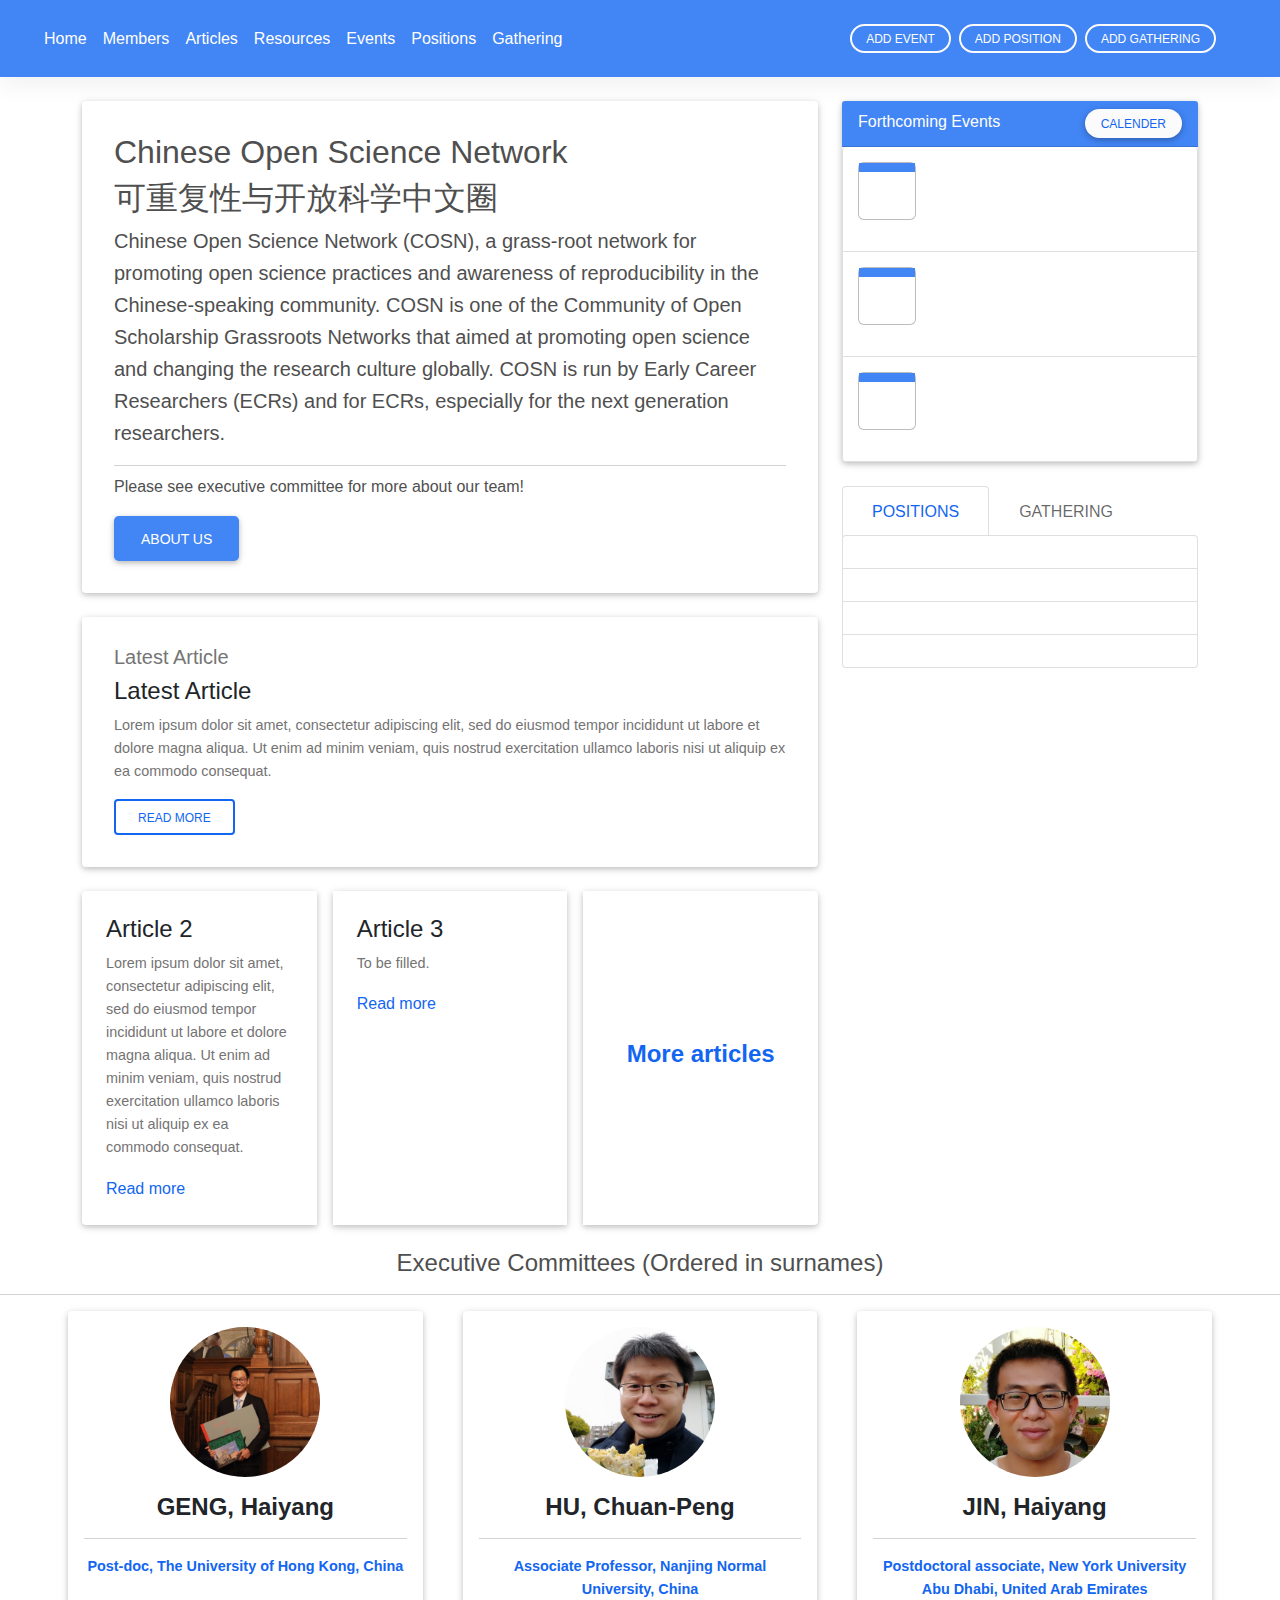
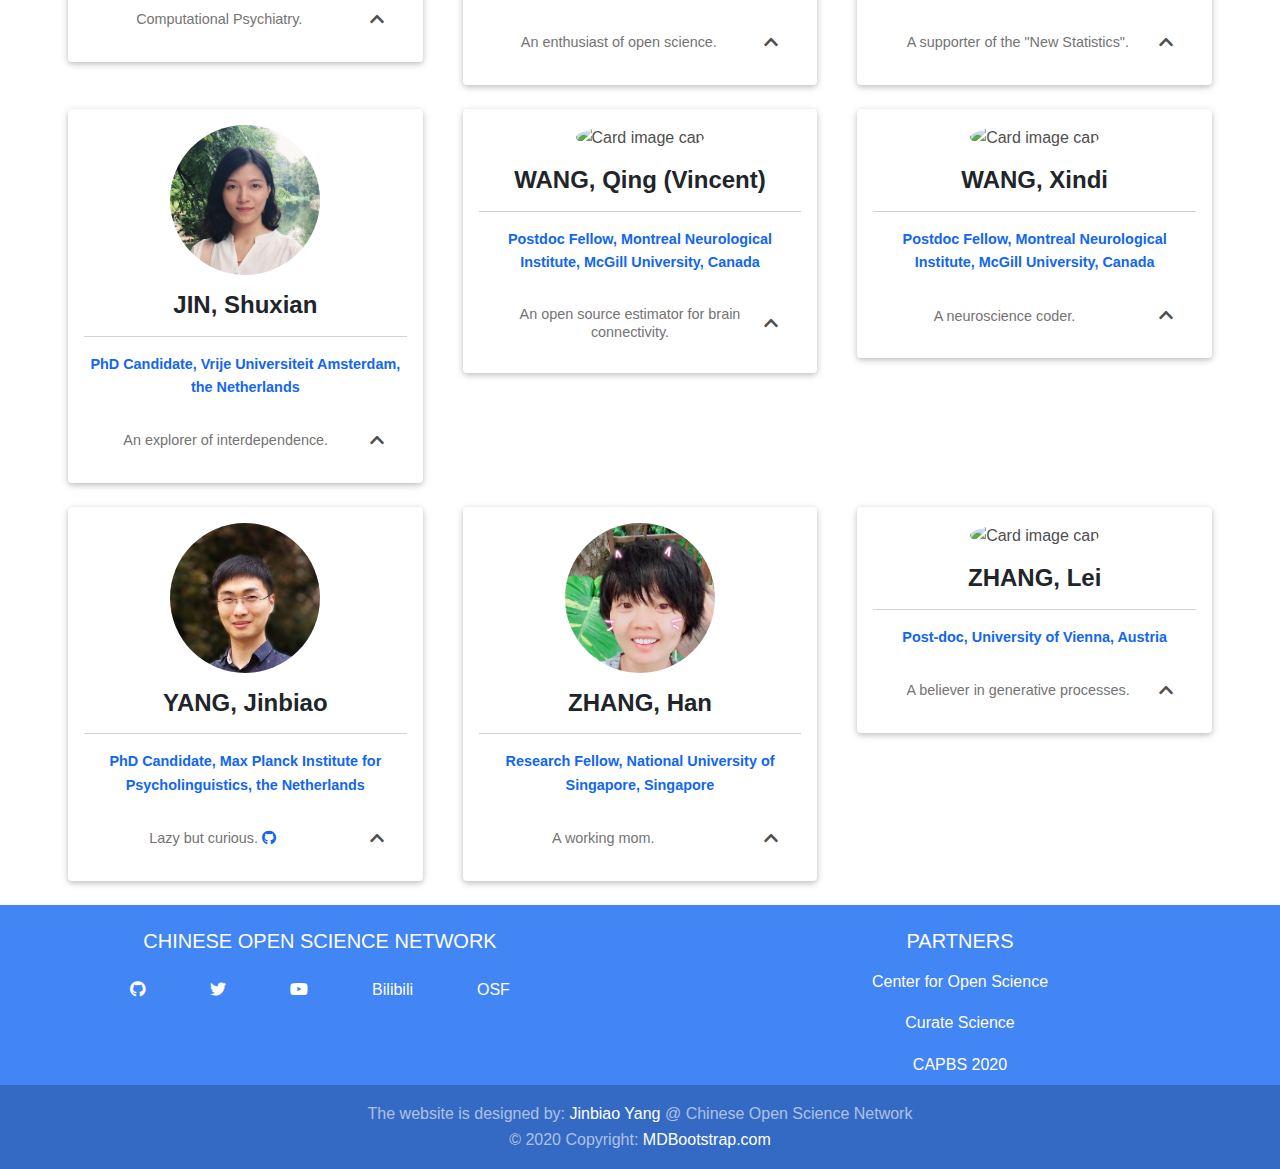
==== commit 955b8082: "Update index.html" ====
--- a/index.html
+++ b/index.html
@@ -28,7 +28,14 @@
 <header>
 
   <nav class="navbar navbar-expand-lg navbar-dark bg-primary text-white mb-4">
-    <a class="navbar-brand ml-5" href="#"><strong>COSN</strong></a>
+    <a class="navbar-brand" href="#">
+      <img
+        src="img/logo_w.png"
+        height="50"
+        alt=""
+        loading="lazy"
+      />
+    </a>
     <!-- Toggle button -->
     <button
       class="navbar-toggler"
@@ -50,19 +57,19 @@
           <a class="nav-link text-white" href="#Members">Members</a>
         </li>
         <li class="nav-item">
-          <a class="nav-link text-white" href="http://event.open-sci.cn" target="_blank">Events</a>
-        </li>
-        <li class="nav-item">
           <a class="nav-link text-white" href="https://github.com/Chinese-Open-Science-Network/site/issues" target="_blank">Articles</a>
         </li>
         <li class="nav-item">
           <a class="nav-link text-white" href="https://github.com/Chinese-Open-Science-Network/site/labels/Resources" target="_blank">Resources</a>
         </li>
         <li class="nav-item">
-          <a class="nav-link text-white" href="http://position.open-sci.cn" target="_blank">Positions</a>
+          <a class="nav-link text-white" href="events.html">Events</a>
         </li>
         <li class="nav-item">
-          <a class="nav-link text-white" href="http://gathering.open-sci.cn" target="_blank">Gathering</a>
+          <a class="nav-link text-white" href="positions.html">Positions</a>
+        </li>
+        <li class="nav-item">
+          <a class="nav-link text-white" href="gathering.html">Gathering</a>
         </li>
 
       </ul>
@@ -136,7 +143,7 @@
             <!--Title-->
             <h4 class="card-title">Article 3</h4>
             <!--Text-->
-            <p class="card-text">Lorem ipsum dolor sit amet, consectetur adipiscing elit, sed do eiusmod tempor incididunt ut labore et dolore magna aliqua. Ut enim ad minim veniam, quis nostrud exercitation ullamco laboris nisi ut aliquip ex ea commodo consequat. </p>
+            <p class="card-text">To be filled.</p>
             <a href="#!" class="card-link">Read more</a>
             <!-- Provides extra visual weight and identifies the primary action in a set of buttons -->
             <!-- <button type="button" class="btn btn-outline-primary btn-md">Read more</button> -->
@@ -421,7 +428,7 @@
               aria-expanded="false"
               aria-controls="flush-collapse6"
             >
-              <p class="card-text mx-auto">A Supporter of the "New Statistics".</p>
+              <p class="card-text mx-auto">A supporter of the "New Statistics".</p>
             </button>
           </h2>
           <div
@@ -818,8 +825,8 @@
   <!-- Footer Links -->
 
   <!-- Copyright -->
-  <div class="footer-copyright text-center py-3" style="color: rgba(255,255,255,0.6); background-color: rgba(0, 0, 0, 0.2)">© 2020 Copyright:
-      <a class="text-white" href="https://mdbootstrap.com/education/bootstrap/" target="_blank"> MDBootstrap.com </a> </br>Designed by: <a class="text-white" href="https://github.com/ray306" target="_blank">Jinbiao Yang</a> @ Chinese Open Science Network</a>
+  <div class="footer-copyright text-center py-3" style="color: rgba(255,255,255,0.6); background-color: rgba(0, 0, 0, 0.2)">
+      The website is designed by: <a class="text-white" href="https://github.com/ray306" target="_blank">Jinbiao Yang</a> @ Chinese Open Science Network</a> </br> © 2020 Copyright:<a class="text-white" href="https://mdbootstrap.com/education/bootstrap/" target="_blank"> MDBootstrap.com </a> 
   </div>
   <!-- Copyright -->
 
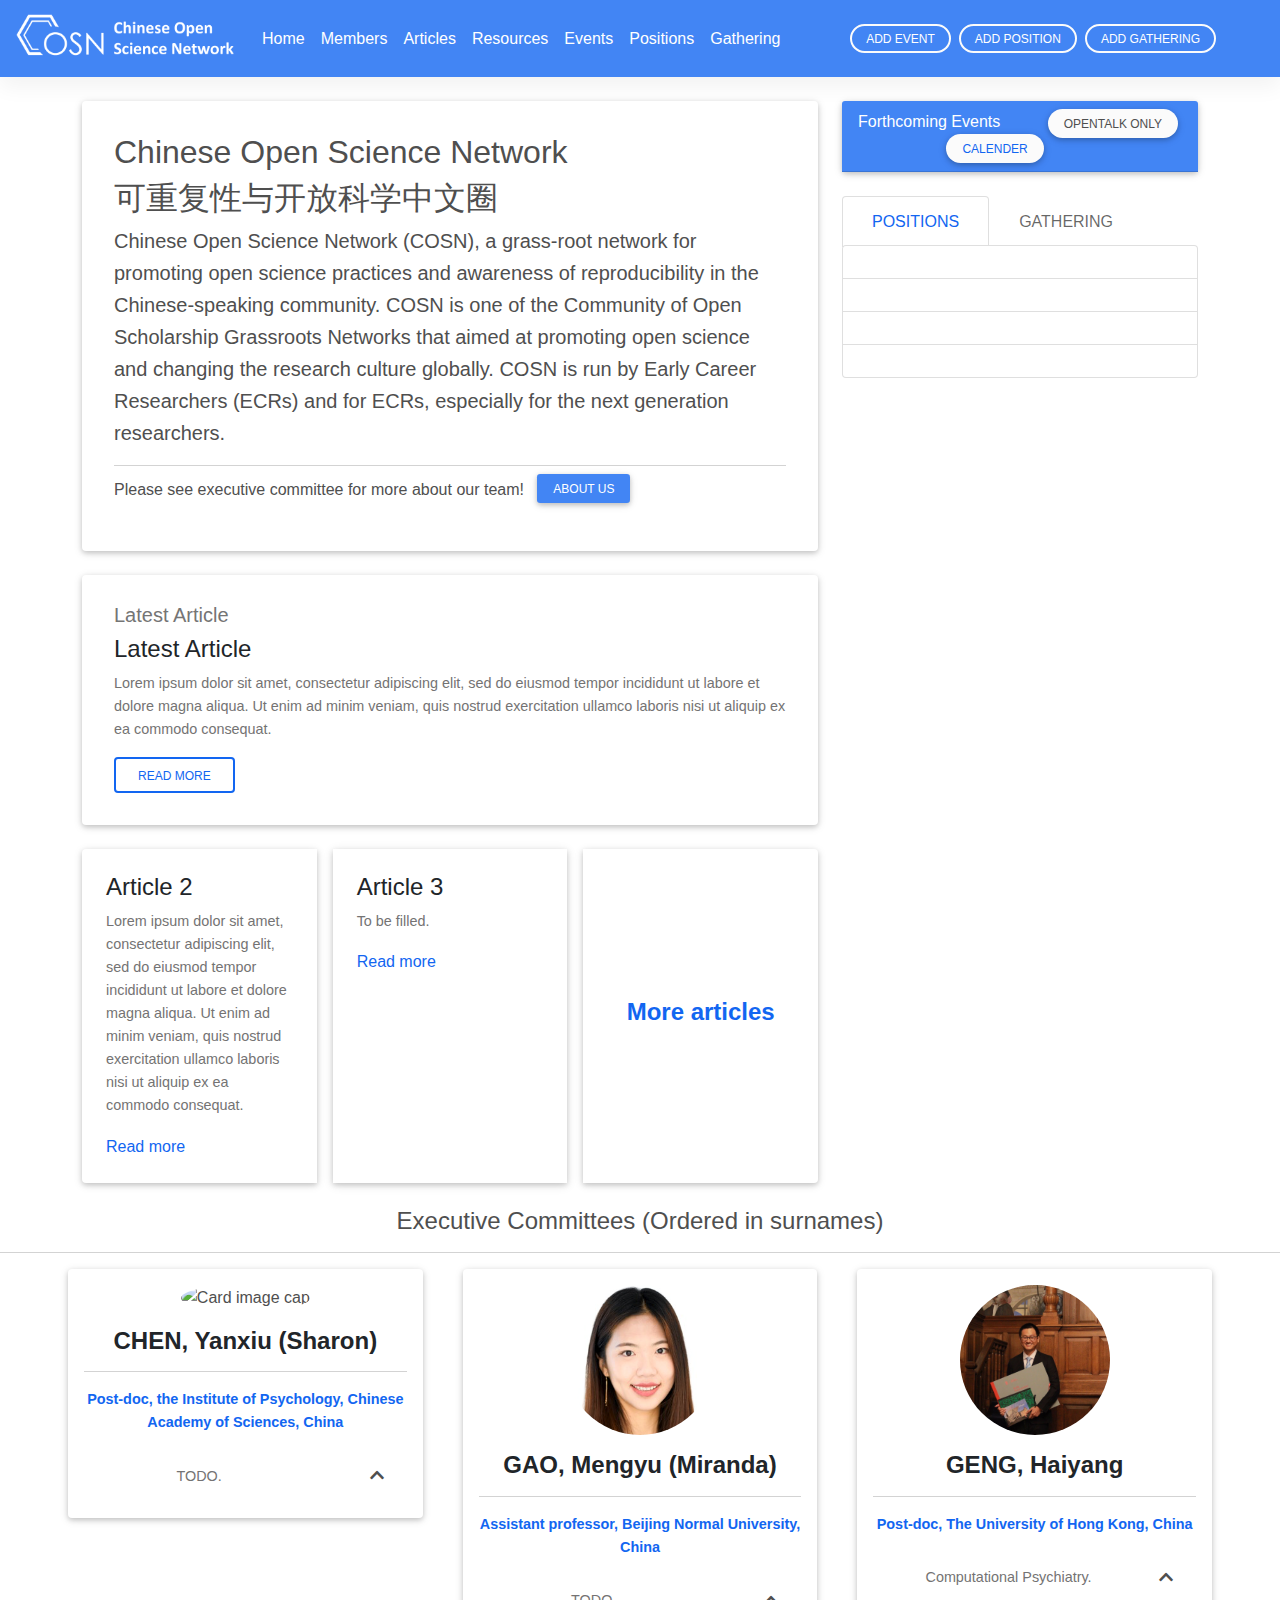
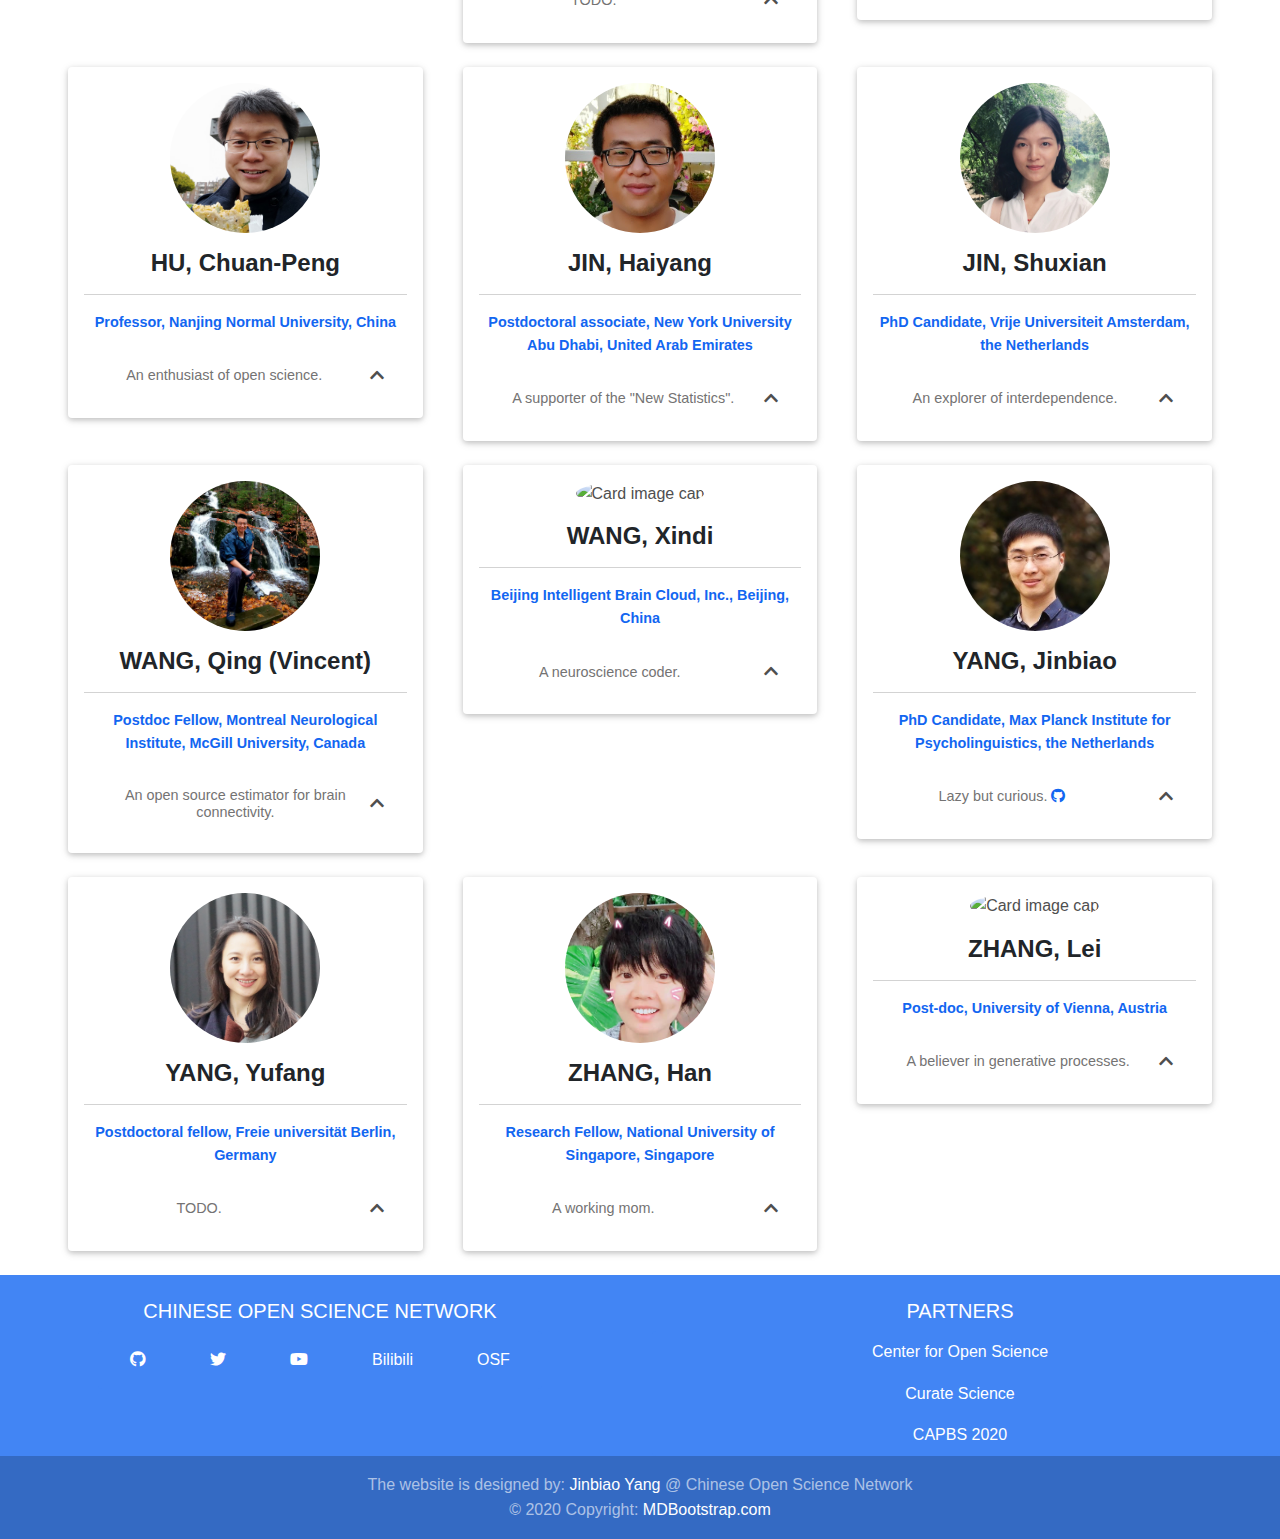
==== commit 274d3b4d: "20220226" ====
--- a/index.html
+++ b/index.html
@@ -93,13 +93,8 @@
           <h2 class="h1-responsive">可重复性与开放科学中文圈</h2>
           <p class="lead">Chinese Open Science Network (COSN), a grass-root network for promoting open science practices and awareness of reproducibility in the Chinese-speaking community. COSN is one of the Community of Open Scholarship Grassroots Networks that aimed at promoting open science and changing the research culture globally. COSN is run by Early Career Researchers (ECRs) and for ECRs, especially for the next generation researchers. </p>
           <hr class="my-2">
-          <!-- <h5>You should know...</h5> -->
-          <p>Please see executive committee for more about our team!
+          <p>Please see executive committee for more about our team!&nbsp;&nbsp;&nbsp;<a href="#Members" class="btn bg-primary btn-sm text-white" role="button">About us</a>
           </p>
-          <span>
-            <!-- <a class="btn bg-primary btn-lg text-white" role="button">Learn more</a> -->
-            <a href="#Members" class="btn bg-primary btn-lg text-white" role="button">About us</a>
-          </span>
         </div>
       </div>
 
@@ -175,11 +170,12 @@
     <div class="col-md-4 ">
       <div class="card mb-4" id='Events'>
         <div class="card-header bg-primary text-white fs-6">
-          Forthcoming Events 
-          <button type="button" class="btn btn-light btn-rounded btn-sm float-end"><a href="https://airtable.com/shrel07ziEqV882kv/tbljjWLoRerJePlmF">Calender</a></button>
-        </div>
-        <div class="list-group ">
-          <a href="http://event.open-sci.cn/" class="list-group-item list-group-item-action flex-column align-items-start">
+          <span>Forthcoming Events</span>
+          <button type="button" class="btn btn-light btn-rounded btn-sm float-end mr-1" onclick="show_opentalk_events()">OpenTalk Only</button>
+          <button type="button" class="btn btn-light btn-rounded btn-sm float-end mr-1"><a href="https://airtable.com/shrel07ziEqV882kv/tbljjWLoRerJePlmF">Calender</a></button>
+        </div>
+        <div class="list-group">
+          <!-- <a href="https://open-sci.cn/events.html" class="list-group-item list-group-item-action flex-column align-items-start">
             <time class="icon float-start mr-3">
               <strong class="date-month"></strong>
               <span class="date-day"></span>
@@ -187,22 +183,7 @@
             <p class="mb-2"></p>
             <small class="name text-muted float-start"></small> <small class="date text-muted float-end"></small>
           </a>
-          <a href="http://event.open-sci.cn/" class="list-group-item list-group-item-action flex-column align-items-start">
-            <time class="icon float-start mr-3">
-              <strong class="date-month"></strong>
-              <span class="date-day"></span>
-            </time>
-            <p class="mb-2"></p>
-            <small class="name text-muted float-start"></small> <small class="date text-muted float-end"></small>
-          </a>
-          <a href="http://event.open-sci.cn/" class="list-group-item list-group-item-action flex-column align-items-start">
-            <time class="icon float-start mr-3">
-              <strong class="date-month"></strong>
-              <span class="date-day"></span>
-            </time>
-            <p class="mb-2"></p>
-            <small class="name text-muted float-start"></small> <small class="date text-muted float-end"></small>
-          </a>
+           -->
         </div>
       </div>
 
@@ -292,6 +273,110 @@
 <hr>
 <!-- Card group -->
 <div class="row row-cols-1 row-cols-md-3 mx-5">
+  <!-- Card -->
+  <div class="col">
+  <div class="card mb-4 mx-2">
+
+    <!--Card image-->
+    <div class="view overlay text-center">
+      <img class="rounded-circle mt-3 avatar" src="img/CHEN, Yanxiu.jpg"
+        alt="Card image cap">
+      <a href="#!">
+        <div class="mask rgba-white-slight"></div>
+      </a>
+    </div>
+
+    <!--Card content-->
+    <div class="card-body text-center">
+
+      <!--Title-->
+      <h4 class="card-title"><strong>CHEN, Yanxiu (Sharon)</strong></h4>
+      <hr><!-- Subtitle -->
+      <p class="card-text text-primary "><strong class="text-primary">Post-doc, the Institute of Psychology, Chinese Academy of Sciences, China</strong></p>
+      <div class="accordion accordion-flush" id="accordionFlushExample">
+        <div class="accordion-item">
+          <h2 class="accordion-header" id="flush-heading2">
+            <button
+              class="accordion-button collapsed"
+              type="button"
+              data-mdb-toggle="collapse"
+              data-mdb-target="#flush-collapse2"
+              aria-expanded="false"
+              aria-controls="flush-collapse2"
+            >
+              <p class="card-text mx-auto">TODO.</p>
+            </button>
+          </h2>
+          <div
+            id="flush-collapse2"
+            class="accordion-collapse collapse"
+            aria-labelledby="flush-heading2"
+            data-mdb-parent="#accordionFlushExample"
+          >
+            <div class="accordion-body text-left">
+              Sharon is currently a postdoc research at the Institute of Psychology, Chinese Academy of Sciences.  Her expertise is using computational models to understand the underlying mechanisms of human cognition including memory. She is also a scuba diver and a sci-fi fan.
+            </div>
+          </div>
+        </div>
+      </div>
+    </div>
+
+  </div>
+  </div>
+  <!-- Card -->
+
+  <!-- Card -->
+  <div class="col">
+  <div class="card mb-4 mx-2">
+
+    <!--Card image-->
+    <div class="view overlay text-center">
+      <img class="rounded-circle mt-3 avatar" src="img/GAO, Mengyu.jpg"
+        alt="Card image cap">
+      <a href="#!">
+        <div class="mask rgba-white-slight"></div>
+      </a>
+    </div>
+
+    <!--Card content-->
+    <div class="card-body text-center">
+
+      <!--Title-->
+      <h4 class="card-title"><strong>GAO, Mengyu (Miranda)</strong></h4>
+      <hr><!-- Subtitle -->
+      <p class="card-text text-primary "><strong class="text-primary">Assistant professor, Beijing Normal University, China</strong></p>
+      <div class="accordion accordion-flush" id="accordionFlushExample">
+        <div class="accordion-item">
+          <h2 class="accordion-header" id="flush-heading4">
+            <button
+              class="accordion-button collapsed"
+              type="button"
+              data-mdb-toggle="collapse"
+              data-mdb-target="#flush-collapse4"
+              aria-expanded="false"
+              aria-controls="flush-collapse4"
+            >
+              <p class="card-text mx-auto">TODO.</p>
+            </button>
+          </h2>
+          <div
+            id="flush-collapse4"
+            class="accordion-collapse collapse"
+            aria-labelledby="flush-heading4"
+            data-mdb-parent="#accordionFlushExample"
+          >
+            <div class="accordion-body text-left">
+              Dr. Mengyu Gao is a postdoctoral researcher at the University of Utah and will be joining Beijing Normal University, China as an assistant professor in Spring, 2022. Dr Gao obtained her PhD in Developmental Paychology and a minor in Quantitative Psychology at the University of Notre Dame in 2019. She studies how the perinatal environment and family relationships confer risk and resilience for the development of psychopathology, with a particular focus on child emotion regulation. She fuels herself by outdoor activities, board games, cooking, and companies of her family.               
+            </div>
+          </div>
+        </div>
+      </div>
+
+    </div>
+
+  </div>
+  </div>
+  <!-- Card -->
 
   <!-- Card -->
   <div class="col">
@@ -363,7 +448,7 @@
       <!--Title-->
       <h4 class="card-title"><strong>HU, Chuan-Peng</strong></h4>
       <hr><!-- Subtitle -->
-      <p class="card-text text-primary "><strong class="text-primary">Associate Professor, Nanjing Normal University, China</strong></p>
+      <p class="card-text text-primary "><strong class="text-primary">Professor, Nanjing Normal University, China</strong></p>
       
       <div class="accordion accordion-flush" id="accordionFlushExample">
         <div class="accordion-item">
@@ -386,7 +471,7 @@
             data-mdb-parent="#accordionFlushExample"
           >
             <div class="accordion-body text-left">
-              Dr. Hu Chuan-Peng is an associate Professor at School of Psychology, Nanjing Normal University. After getting his Ph.D. degree at Tsinghua University, Beijing, China, in 2017, he worked as a postdoc at the Leibniz Institute for Resilience Research (LIR), Mainz, Germany until October, 2020. His research interest includes reproducibility, Bayesian hierarchical modelling, and social perceptual decision-making. He conducted a series of meta-researches to understand the research culture among Chinese researchers. Also, he is the first ambassador of the Center for Open Science in East Asia. He actively participated in large-scale international collaborative projects, e.g., Psychological Science Accelerator (PSA), Neuroimaging AnalysisReplication and Prediction Study (NARPS). He co-found the Chinese Association for Psychological & Brain Science (CAPBS), an association for Chinese researchers based in Europe. Please visit www.huchuanpeng.com for more information.
+              Dr. Hu Chuan-Peng is currently a faculty member of the School of Psychology, Nanjing Normal University. In 2017, Chuan-Peng received his PhD degree in Psychology at the Department of Psychology, Tsinghua University. After that, he worked as a post-doc at the Leibniz Institute for Resilience Research (LIR). He started his journey in open science and metascience after two failed replications of published papers during his master and PhD training. He became an ambassador of the Center for Open Science since 2016. Now, Chuan-Peng's research interests include metascience and Bayesian modelling in social cognition.
             </div>
           </div>
         </div>
@@ -542,7 +627,7 @@
             data-mdb-parent="#accordionFlushExample"
           >
             <div class="accordion-body text-left">
-              Qing Wang is currently a postdoc fellow at Montreal Neurological Institute, McGill University. He has been working with Pedro A Valdés-Sosa on MEG/iEEG/EEG modeling and connectivity estimation during 2017-2019 at UESTC after he obtained his PhD degree from Beijing University of Posts and Telecommunications. His main research interests lie in: 1) Open and reproducible data science; 2) Brain connectivity modeling and estimation; 3) MRI/MEG/iEEG/EEG modeling and processing; 4) Neuroinformatics; 5) Social Brain Hypothesis in morden electrical records. He is also interested in reproducible data science teaching (mentor for OHBM2018 Hackathon etc.). He is one of the main contributors to the tri-nationaal China-Cuba-Canada Project, and one of the original CONP (Canadian Open Neuroscience Platform) members.
+              Dr. Qing Wang (Vincent) is currently a postdoc Fellow and photographer at the NeuroDataScience-ORIGAMI laboratory, McConnell Brain Imaging Centre, The Neuro (Montreal Neurological Institute-Hospital), McGill University, Montreal, Canada. He received his PhD degree in Information Science in 2017 and started his research related to brain imaging since then. His research interests lies broadly in data science related to large scale multi-model neuroimaging processing and analysis including: 1) Reproducibile neuroimging biomakers for neurodegenerative diseases; 2) Causal inference in observational neuroimaging data and normative modeling; 3) s/d/fMRI and i/M/EEG modeling and processing; 4) Human behavior modeling based on electrical records; 5) Data visualization. He is also interested in promoting open science with tutorials (Git/GitHub, fMRIPrep, maching learning in neuroimaging etc.). He is one of the main contributors to the tri-national China-Cuba-Canada project and one of the origial CONP (Canadian Open Neuroscience Platform) members.
             </div>
           </div>
         </div>
@@ -573,7 +658,7 @@
       <!--Title-->
       <h4 class="card-title"><strong>WANG, Xindi</strong></h4>
       <hr><!-- Subtitle -->
-      <p class="card-text text-primary "><strong class="text-primary">Postdoc Fellow, Montreal Neurological Institute, McGill University, Canada</strong></p>
+      <p class="card-text text-primary "><strong class="text-primary">Beijing Intelligent Brain Cloud, Inc., Beijing, China</strong></p>
       <div class="accordion accordion-flush" id="accordionFlushExample">
         <div class="accordion-item">
           <h2 class="accordion-header" id="flush-heading8">
@@ -595,7 +680,10 @@
             data-mdb-parent="#accordionFlushExample"
           >
             <div class="accordion-body text-left">
-              Dr. Xindi Wang is a postdoc fellow at Montreal Neurological Institute (MNI). He is a code contributor and maintainer of GRETNA, REST, DPABI, and part of CIVET. During 2011-2018, he was supervised by Prof. Yufeng Zang and Prof. Yong He in the National Key Laboratory of Cognitive Neuroscience and Learning at Beijing Normal University and tried to explore differentiated hubs in structural human networks. After obtaining his PhD degree, he move to MNI and work with Prof. Alan Evans. His current research focuses on laminar-specific networks in the human brain by using BigBrain dataset. He is also interested in improving MR imaging preprocessing by using deep learning.
+              Dr. Xindi Wang is now a senior algorithm engineer at Beijing Intelligent Brain Cloud, Inc., Beijing, China. He is a code contributor and maintainer of GRETNA, REST, DPABI, and contributor of CIVET. 
+During 2011-2018, he was supervised by Prof. Yufeng Zang and Prof. Yong He in the National Key Laboratory of Cognitive Neuroscience and Learning at Beijing Normal University and tried to explore differentiated hubs in structural human networks. After obtaining his PhD degree, he move to Montreal Neurological Institute (MNI) and work with Prof. Alan C Evans. In 2021, He joined Beijing Intelligent Brain Cloud, Inc. and continue to contribute on brain MR imaging methodology.
+His current research focuses on the quality control of multi-modal MRI from multi-site. He is also interested in improving MR imaging preprocessing by using deep learning.
+
             </div>
           </div>
         </div>
@@ -658,6 +746,59 @@
   </div>
   </div>
   <!-- Card -->
+  
+  <!-- Card -->
+  <div class="col">
+  <div class="card mb-4 mx-2">
+
+    <!--Card image-->
+    <div class="view overlay text-center">
+      <img class="rounded-circle mt-3 avatar" src="img/YANG, Yufang.jpg"
+        alt="Card image cap">
+      <a href="#!">
+        <div class="mask rgba-white-slight"></div>
+      </a>
+    </div>
+
+    <!--Card content-->
+    <div class="card-body text-center">
+
+      <!--Title-->
+      <h4 class="card-title"><strong>YANG, Yufang</strong></h4>
+      <hr><!-- Subtitle -->
+      <p class="card-text text-primary "><strong class="text-primary">Postdoctoral fellow, Freie universität Berlin, Germany</strong></p>
+      <div class="accordion accordion-flush" id="accordionFlushExample">
+        <div class="accordion-item">
+          <h2 class="accordion-header" id="flush-heading9">
+            <button
+              class="accordion-button collapsed"
+              type="button"
+              data-mdb-toggle="collapse"
+              data-mdb-target="#flush-collapse9"
+              aria-expanded="false"
+              aria-controls="flush-collapse9"
+            >
+              <p class="card-text mx-auto">TODO.</p>
+            </button>
+          </h2>
+          <div
+            id="flush-collapse9"
+            class="accordion-collapse collapse"
+            aria-labelledby="flush-heading9"
+            data-mdb-parent="#accordionFlushExample"
+          >
+            <div class="accordion-body text-left">
+              Dr. Yu-Fang Yang is a postdoctoral fellow at the Freie universität Berlin's department of Education and Psychology, Division General Psychology and Neuropsychology, Germany. After completing her master's degree in psychology in education at the University of Bristol in Engalnd. She obtained her PhD in psychology at the University Paris-Sacalary in France.  Her research focus on the social interactio, and how does the visual brain direct the eyes towards the most diagnostic feature on faces - relevant facial features have different information values depending on emotional expression. She is also actively promoting Open science principles, such as EEGManyPipeline and ARTEM-IS: agreed reorting template for EEG methodology and other projects.   
+            </div>
+          </div>
+        </div>
+      </div>
+
+    </div>
+
+  </div>
+  </div>
+  <!-- Card -->
 
   <!-- Card -->
   <div class="col">
@@ -700,7 +841,7 @@
             data-mdb-parent="#accordionFlushExample"
           >
             <div class="accordion-body text-left">
-              Dr. Han Zhang is currently a research fellow at the Department of Biomedical Engineering, National University of Singapore. After getting her Ph.D. degree at Beijing Normal University, she joined the Laboratory for Medical Image Data Sciences in 2015. From 2016 to 2019, she also worked as a research fellow for the Growing Up in Singapore Towards healthy Outcomes (GUSTO) project at the Neurodevelopmental Research Center, Singapore Institute for Clinical Sciences. Her research is mainly on the brain and behavior development in children and adolescents. In particular, she is interested in the influencers of brain and behavior development, psychobiological resilience, as well as inter- and intra-individual variability. More details could be found via https://www.researchgate.net/profile/Han_Zhang34.
+              Dr. Han Zhang is a research scientist at Agency for Science, Technology and Research (A*STAR), Singapore. She received her PhD degree in Developmental and Educational Psychology at the School of Brain and Cognitive Sciences, Beijing Normal University, China. During 2015-2020, she was a research fellow at the Department of Biomedical Engineering, National University of Singapore. Her research interests are understanding brain and behavior development in children, as well as the potential influencers and resilience mechanisms. She is also working on translational medicine projects of neurodevelopment.
             </div>
           </div>
         </div>
@@ -785,11 +926,11 @@
         <!-- Content -->
         <h5 class="text-uppercase">CHINESE OPEN SCIENCE NETWORK</h5>
         <ul class="list-group list-group-horizontal d-flex justify-content-center">
-          <li class="list-group-item border-0 bg-primary"><a href="https://github.com/Chinese-Open-Science-Network" class="nav-link text-white"><i class="fab fa-github"></i></a></li>
-          <li class="list-group-item border-0 bg-primary"><a href="https://twitter.com/OpenScienceinC1" class="nav-link text-white"><i class="fab fa-twitter"></i></a></li>
-          <li class="list-group-item border-0 bg-primary"><a href="https://www.youtube.com/channel/UC5M4-E8pkO4vJT9K7rT72Uw" class="nav-link text-white"><i class="fab fa-youtube"></i></a></li>
-          <li class="list-group-item border-0 bg-primary"><a href="https://space.bilibili.com/252509184" class="nav-link text-white">Bilibili</a></li>
-          <li class="list-group-item border-0 bg-primary"><a href="https://osf.io/9d7y4/" class="nav-link text-white">OSF</a></li>
+          <li class="list-group-item border-0 bg-primary"><a target="_blank" href="https://github.com/Chinese-Open-Science-Network" class="nav-link text-white"><i class="fab fa-github"></i></a></li>
+          <li class="list-group-item border-0 bg-primary"><a target="_blank" href="https://twitter.com/OpenSciChina" class="nav-link text-white"><i class="fab fa-twitter"></i></a></li>
+          <li class="list-group-item border-0 bg-primary"><a target="_blank" href="https://www.youtube.com/channel/UC5M4-E8pkO4vJT9K7rT72Uw" class="nav-link text-white"><i class="fab fa-youtube"></i></a></li>
+          <li class="list-group-item border-0 bg-primary"><a target="_blank" href="https://space.bilibili.com/252509184" class="nav-link text-white">Bilibili</a></li>
+          <li class="list-group-item border-0 bg-primary"><a target="_blank" href="https://osf.io/9d7y4/" class="nav-link text-white">OSF</a></li>
         </ul>
 
       </div>
@@ -805,19 +946,18 @@
 
         <ul class="list-group">
           <li class="list-group-item border-0 bg-primary">
-            <a href="https://www.cos.io/" class="text-white">Center for Open Science</a>
+            <a target="_blank" href="https://www.cos.io/" class="text-white">Center for Open Science</a>
           </li>
           <li class="list-group-item border-0 bg-primary">
-            <a href="https://curatescience.org/" class="text-white">Curate Science</a>
+            <a target="_blank" href="https://curatescience.org/" class="text-white">Curate Science</a>
           </li>
           <li class="list-group-item border-0 bg-primary">
-            <a href="https://capbs.github.io/2020/" class="text-white">CAPBS 2020</a>
+            <a target="_blank" href="https://capbs.github.io/2020/" class="text-white">CAPBS 2020</a>
           </li>
         </ul>
 
       </div>
       <!-- Grid column -->
-
     </div>
     <!-- Grid row -->
 
@@ -855,15 +995,26 @@
   // Events
   var month = ["Jan", "Feb", "Mar", "Apr", "May", "Jun", "Jul","Aug", "Sep", "Oct", "Nov", "Dec"];
   var Airtable = require('airtable');
-  var base = new Airtable({apiKey: 'keyH8BSM9AqwRF3ci'}).base('appHcqdzInQBWW8qr');
+  var base_events = new Airtable({apiKey: 'keyH8BSM9AqwRF3ci'}).base('appHcqdzInQBWW8qr');
   function pad(a,b){return(1e6+a+"").slice(-b)}
 
-  base('Table 1').select({
-      maxRecords: 3,
-      view: "Grid view",
-      filterByFormula: "IS_AFTER({Date}, TODAY())",
-      sort: [{field: "Date", direction: "asc"}]
-  }).eachPage(function page(records, fetchNextPage) {
+
+  function show_events(filterFormula){
+
+    $("#Events .list-group").empty();
+
+    base_events('Table 1').select({
+        maxRecords: 3,
+        view: "Grid view",
+        filterByFormula: filterFormula,
+        sort: [{field: "Date", direction: "asc"}]
+    }).eachPage(function page(records, fetchNextPage) {
+
+      records.forEach(function(record) {
+        new_event = '<a href="https://open-sci.cn/events.html" class="list-group-item list-group-item-action flex-column align-items-start"><time class="icon float-start mr-3"><strong class="date-month"></strong><span class="date-day"></span></time><p class="mb-2"></p><small class="name text-muted float-start"></small> <small class="date text-muted float-end"></small></a>'
+        $("#Events .list-group").append(new_event);
+      });
+
       $("#Events .list-group a").each(function(index) {
           $(this).find("p").text(records[index].get('Title'));
           $(this).find(".name").text(records[index].get('Speaker'));
@@ -874,14 +1025,30 @@
           // $(this).find(".date-week").text(date.getDay());
           records[index].get("URL")!=undefined ? $(this).attr('href', records[index].get('URL')) : undefined;
         });
-  }, function done(err) {
-      if (err) { console.error(err); return; }
-  });
+    }, function done(err) {
+        if (err) { console.error(err); return; }
+    });
+  }
+
+  function show_all_events(){
+    show_events('IS_AFTER({Date}, TODAY())');
+    $('#Events .card-header span').text('Forthcoming Events');
+    $('#Events .card-header button:first').attr('onclick',"show_opentalk_events()");
+    $('#Events .card-header button:first').text('OpenTalk Only');
+  }
+  function show_opentalk_events(){
+    show_events("FIND('OpenTalk', ARRAYJOIN({Topics}, ' ') ) > 0");
+    $('#Events .card-header span').text('OpenTalk Events');
+    $('#Events .card-header button:first').attr('onclick',"show_all_events()");
+    $('#Events .card-header button:first').text('All Events');
+  }
+  show_all_events();
+
 
   // Positions
-  var base = new Airtable({apiKey: 'keyH8BSM9AqwRF3ci'}).base('app8DGX3kOX4zctv3');
-
-  base('Table 1').select({
+  var base_positions = new Airtable({apiKey: 'keyH8BSM9AqwRF3ci'}).base('app8DGX3kOX4zctv3');
+
+  base_positions('Table 1').select({
       maxRecords: 4,
       view: "Grid view",
       sort: [{field: "Created", direction: "desc"}]
